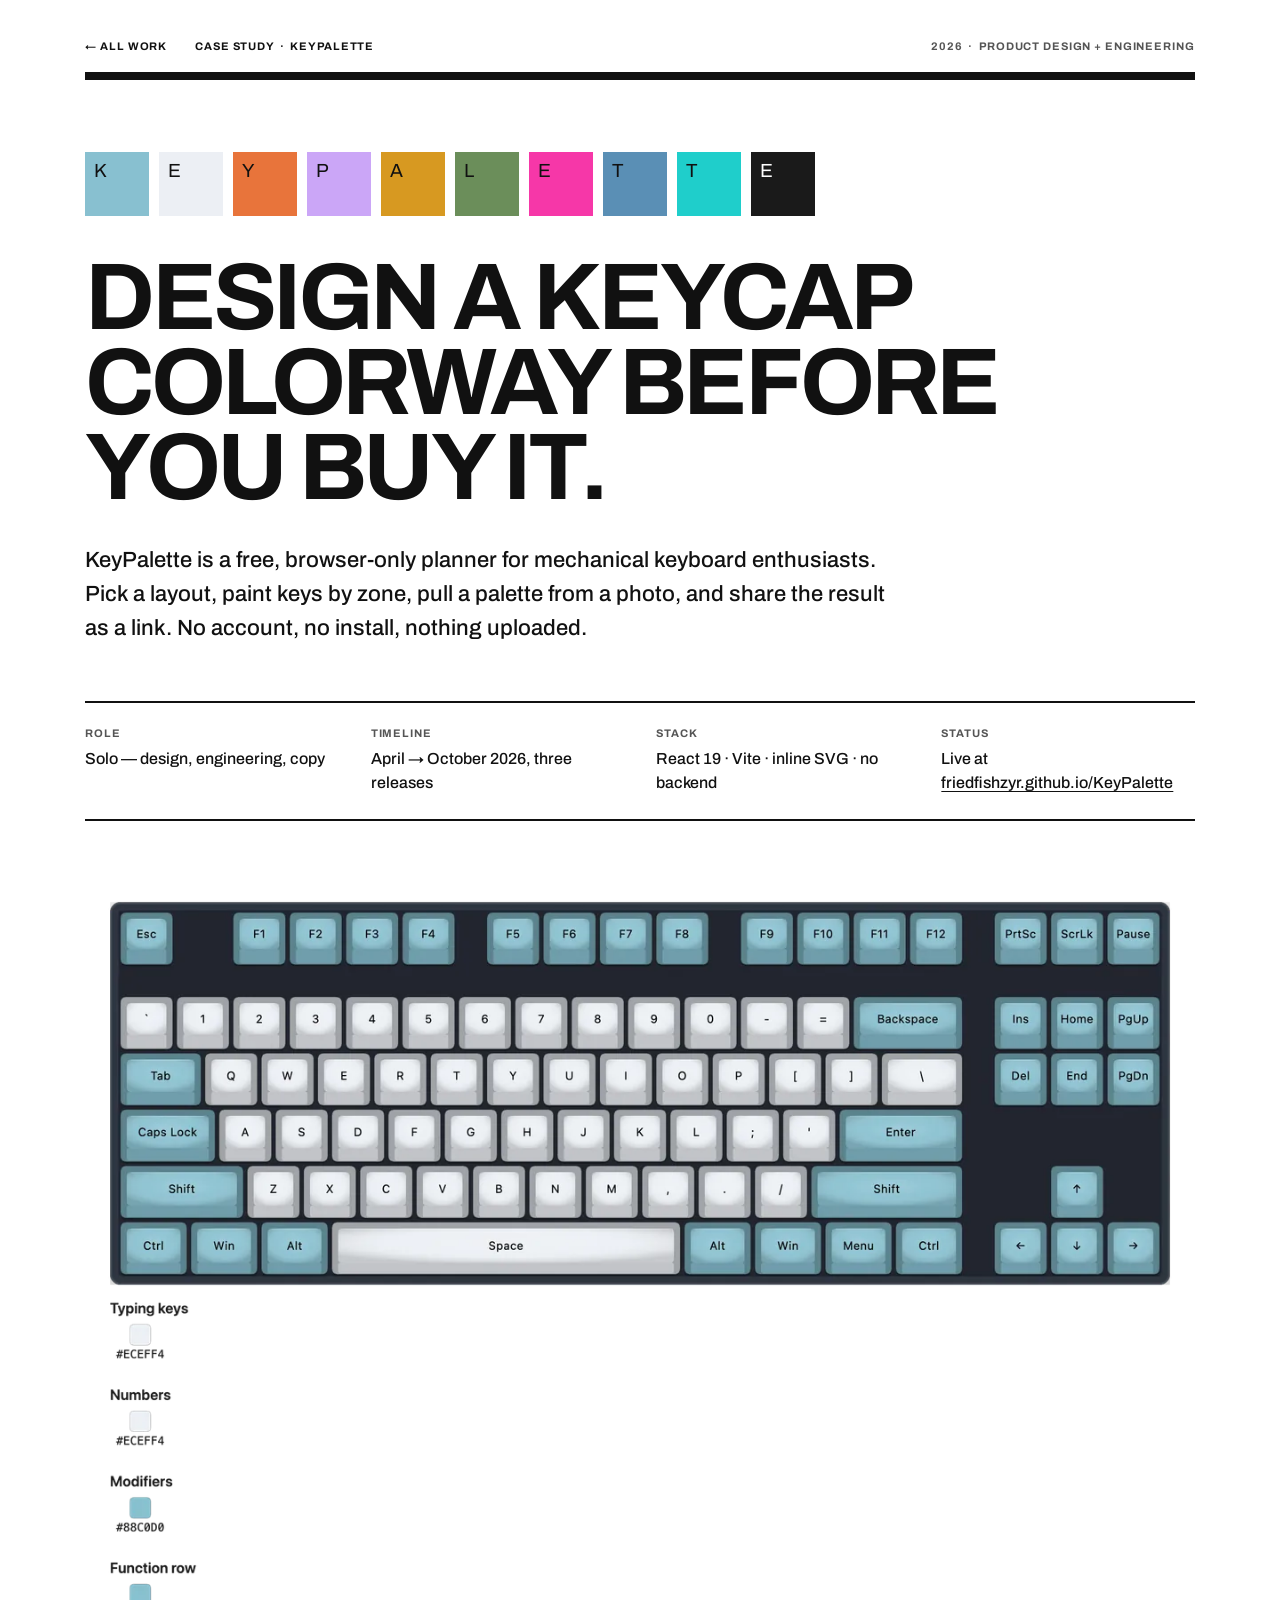
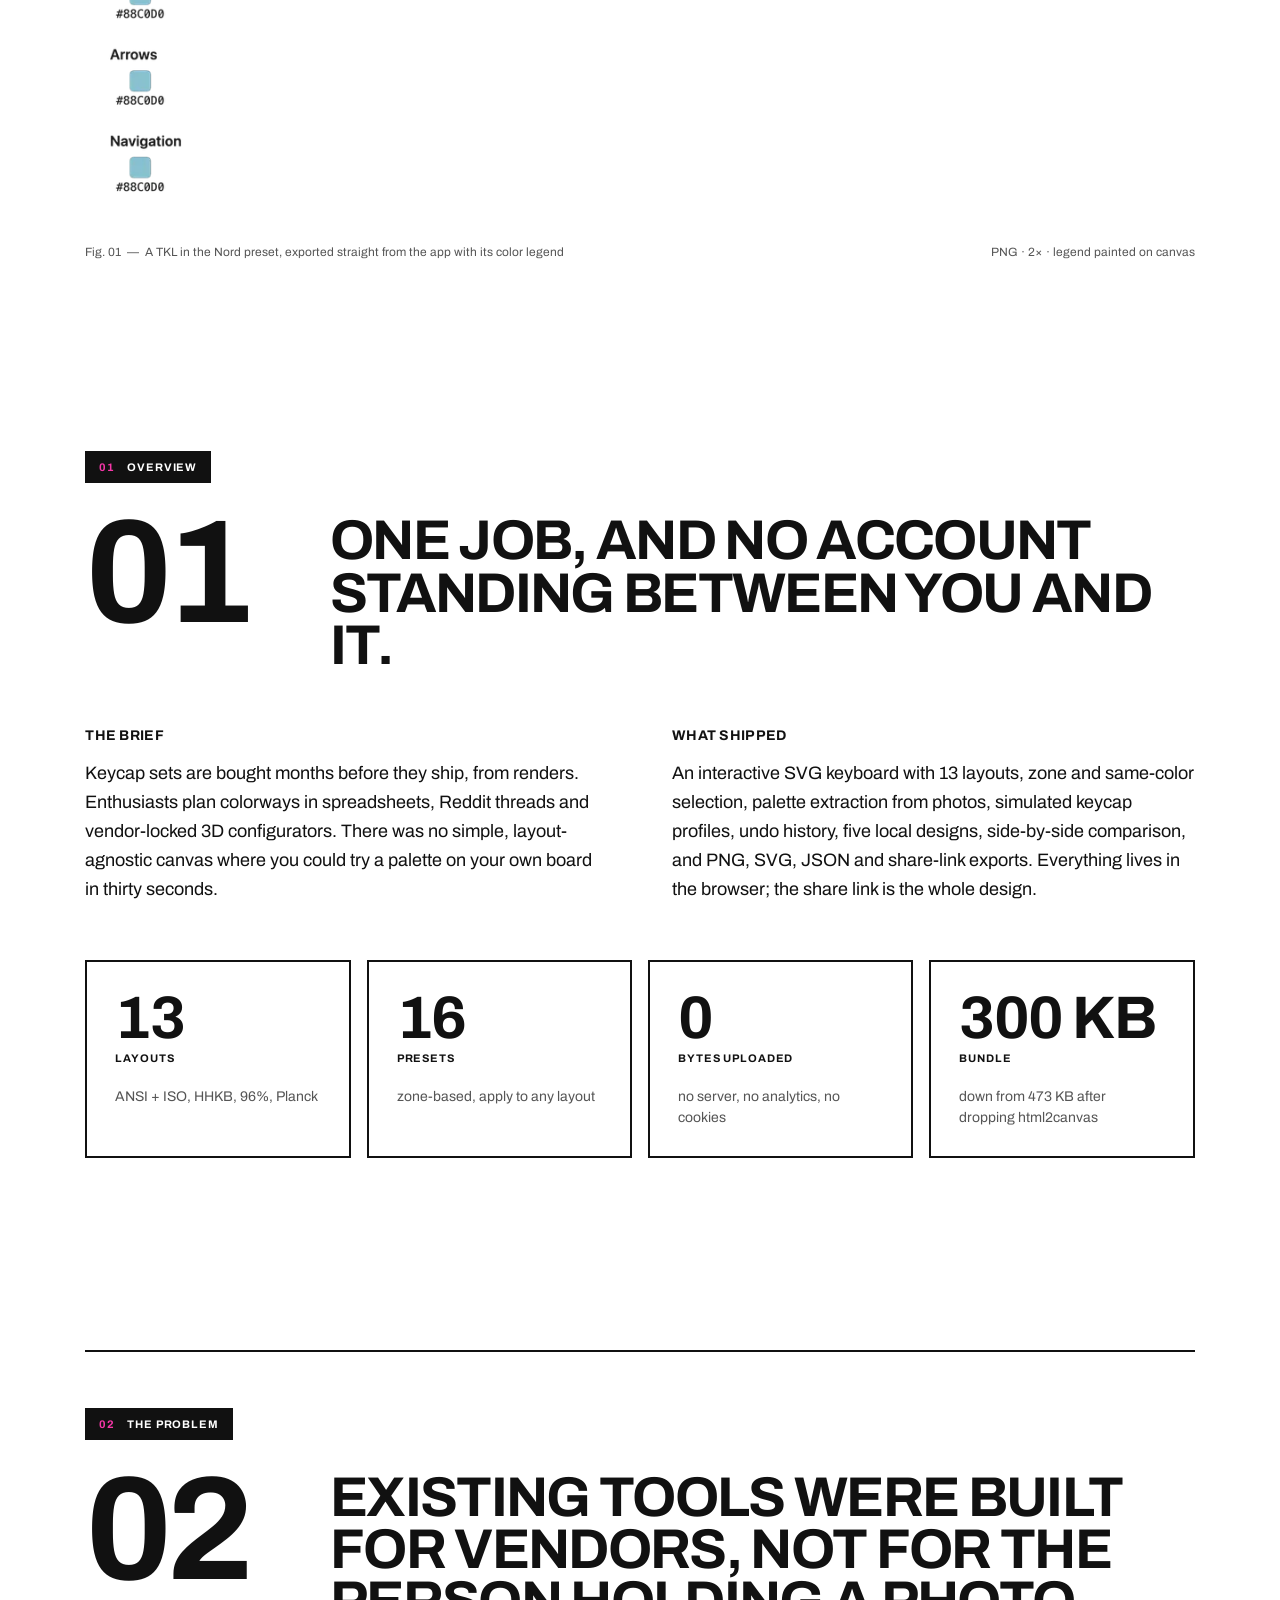
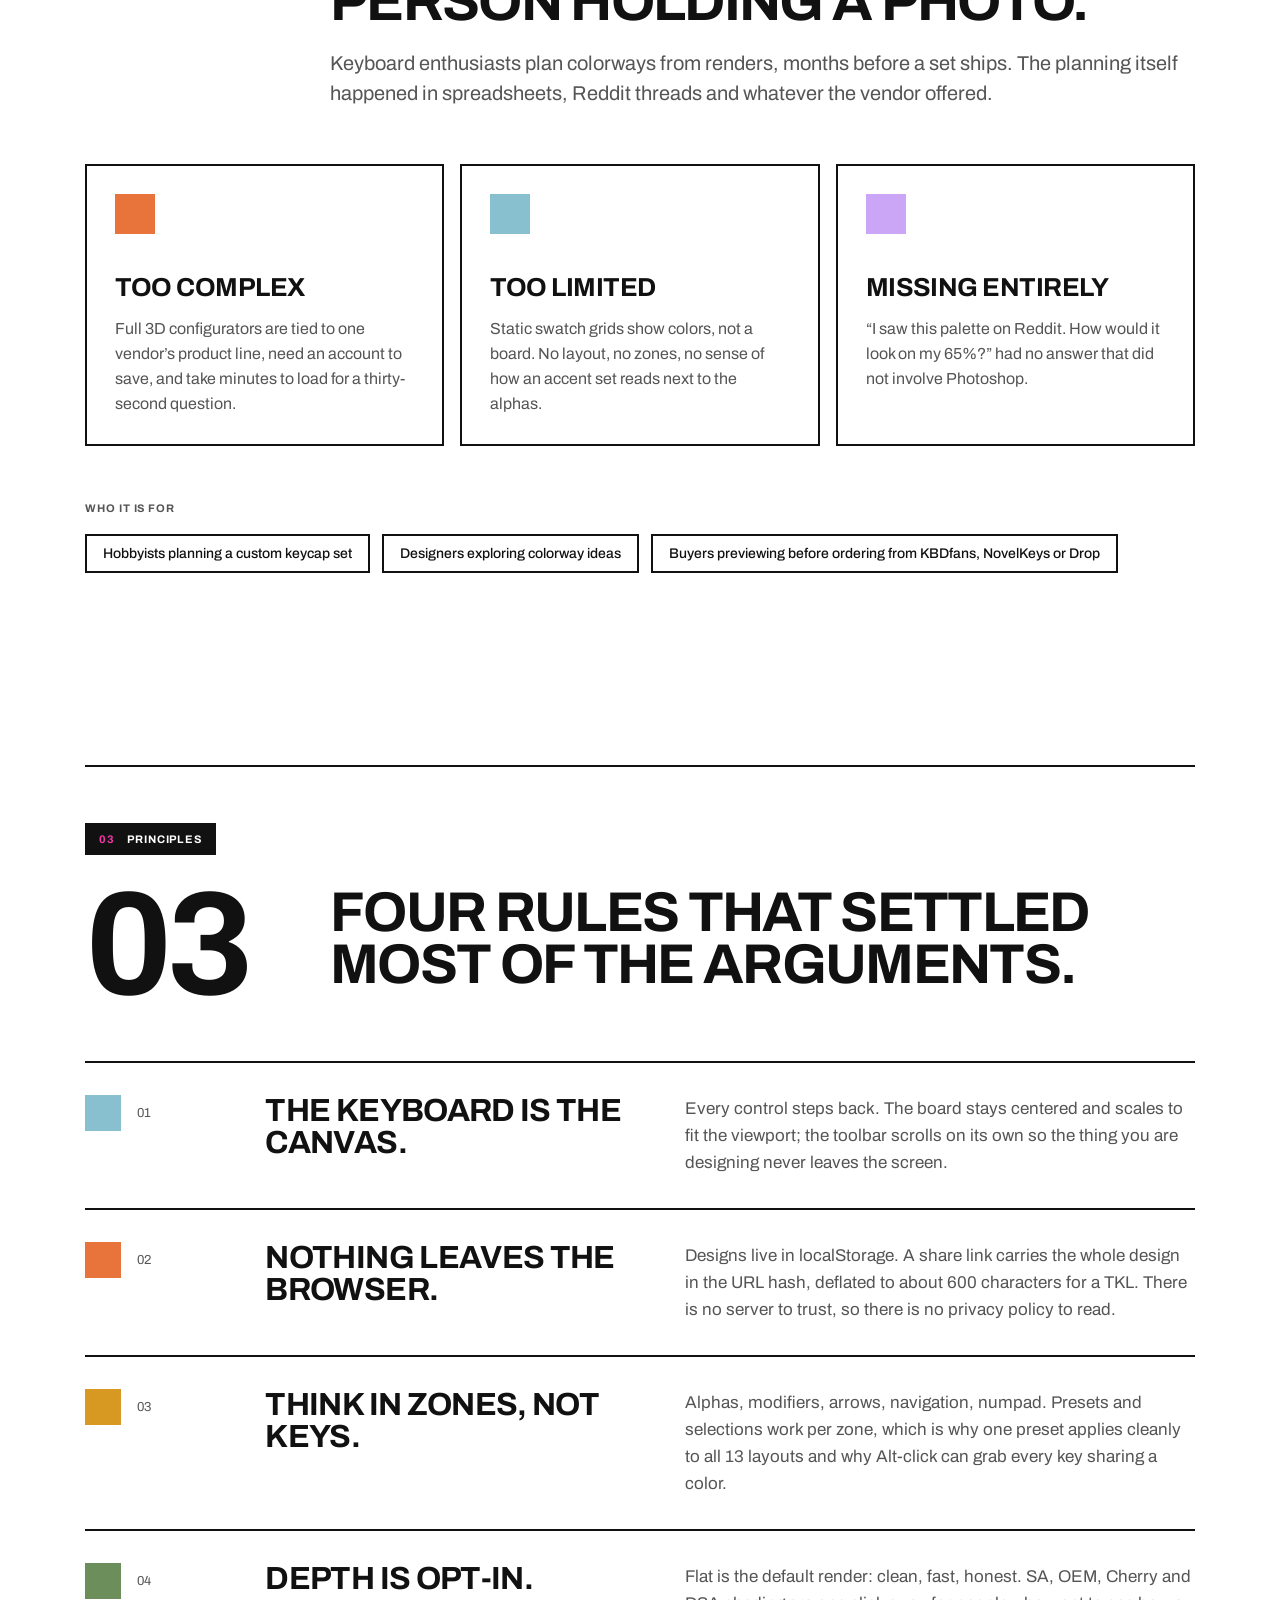
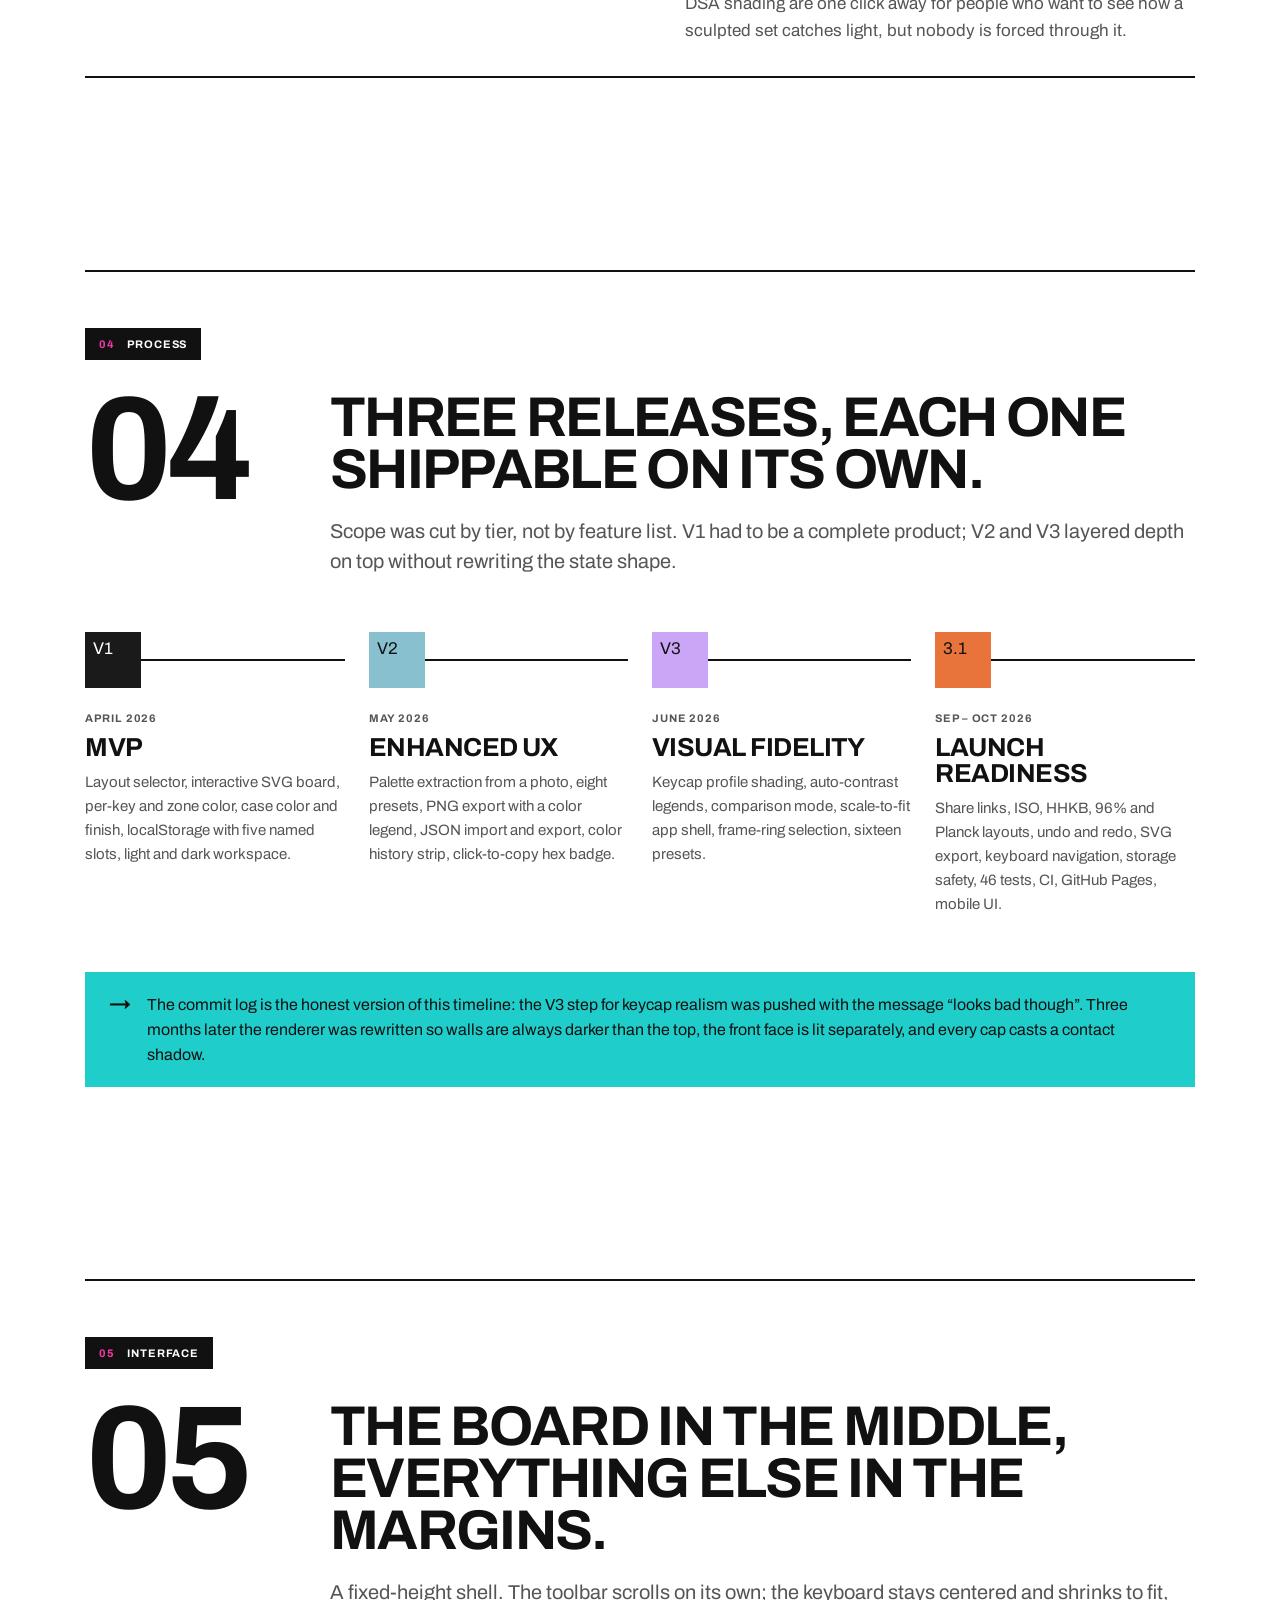
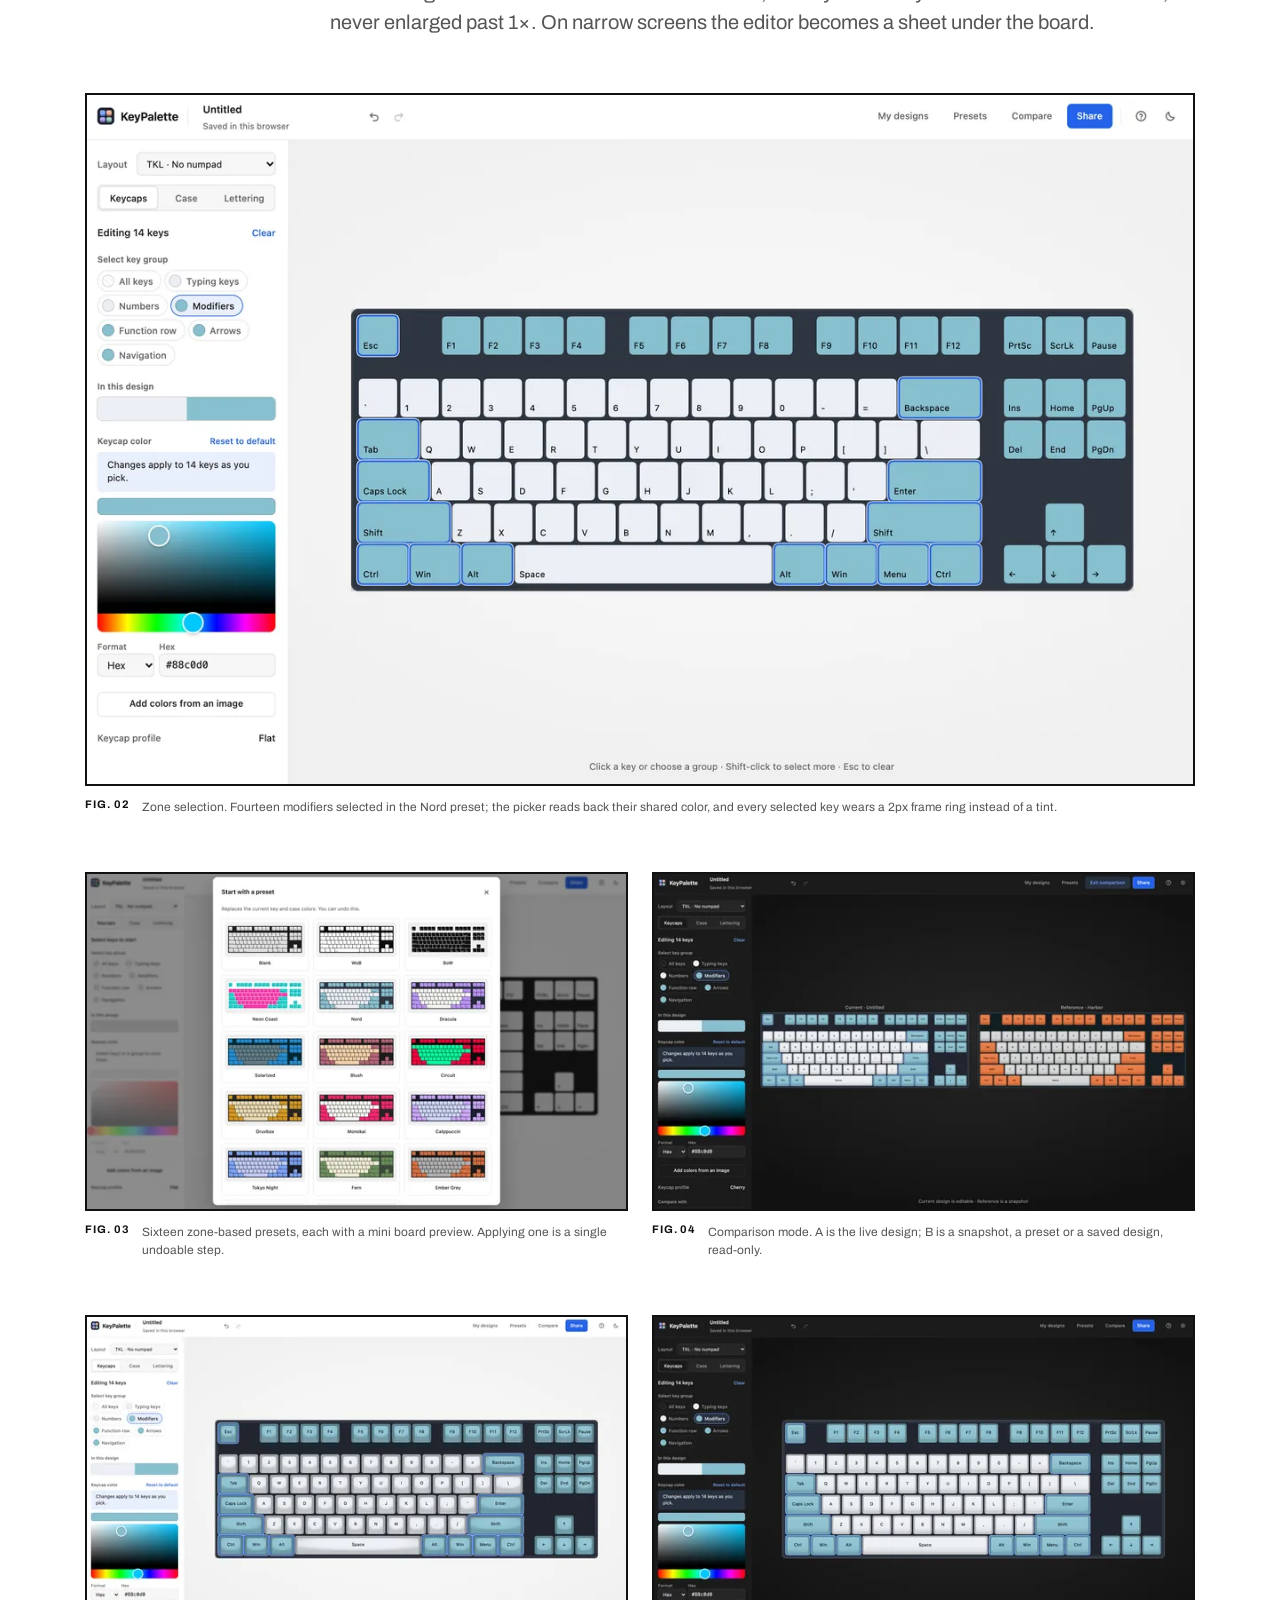
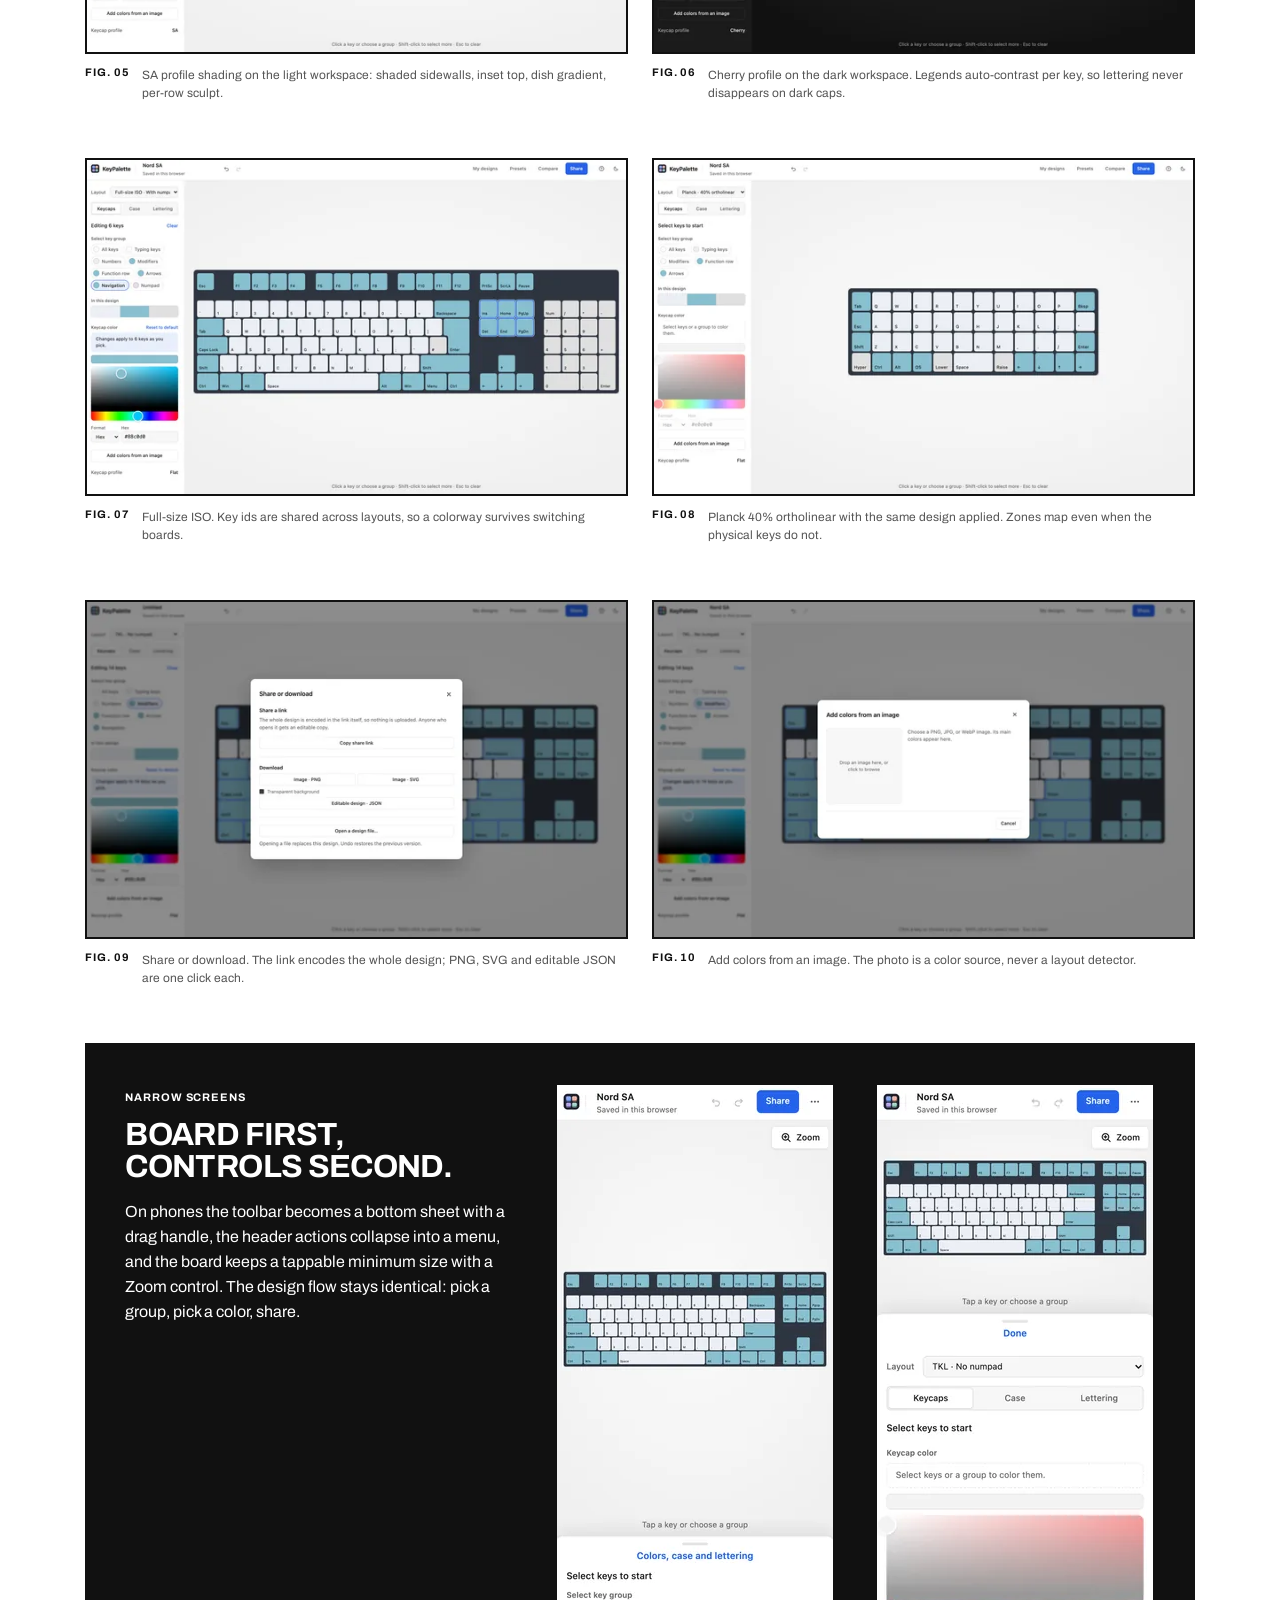
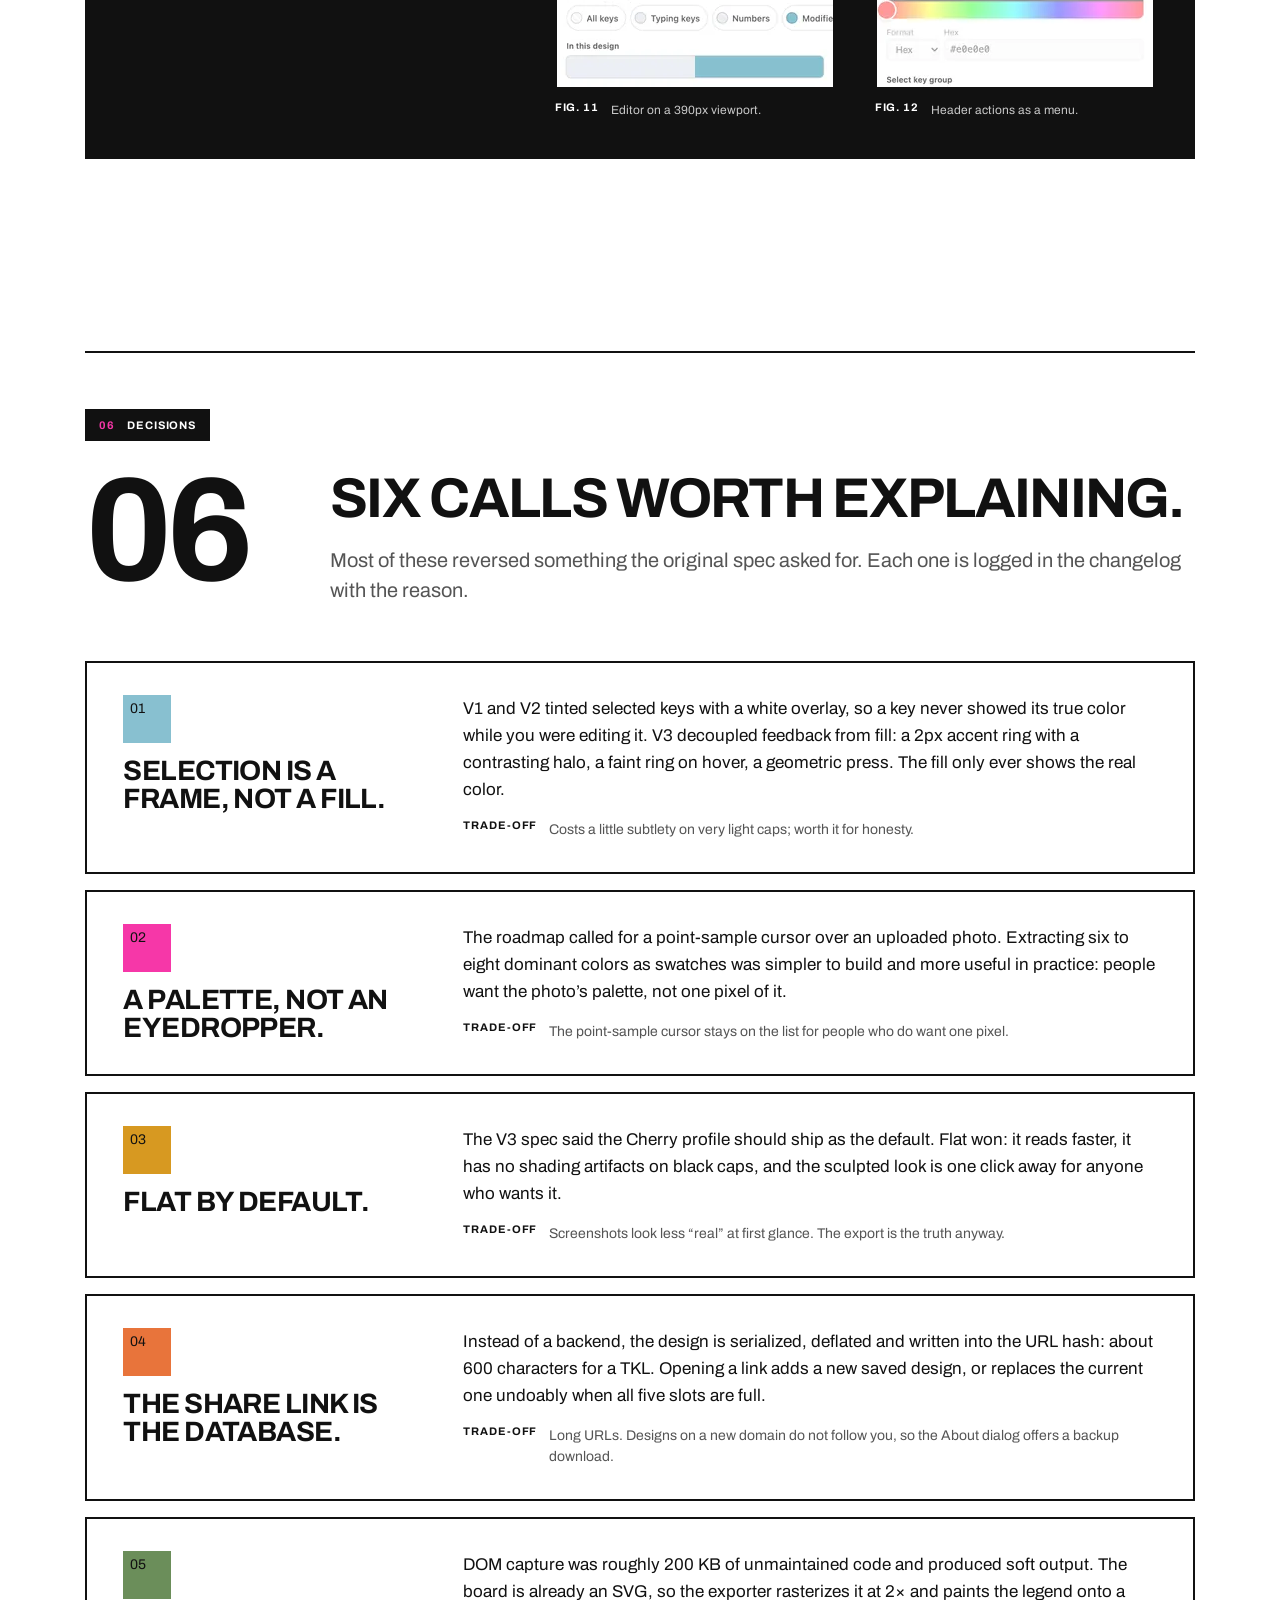
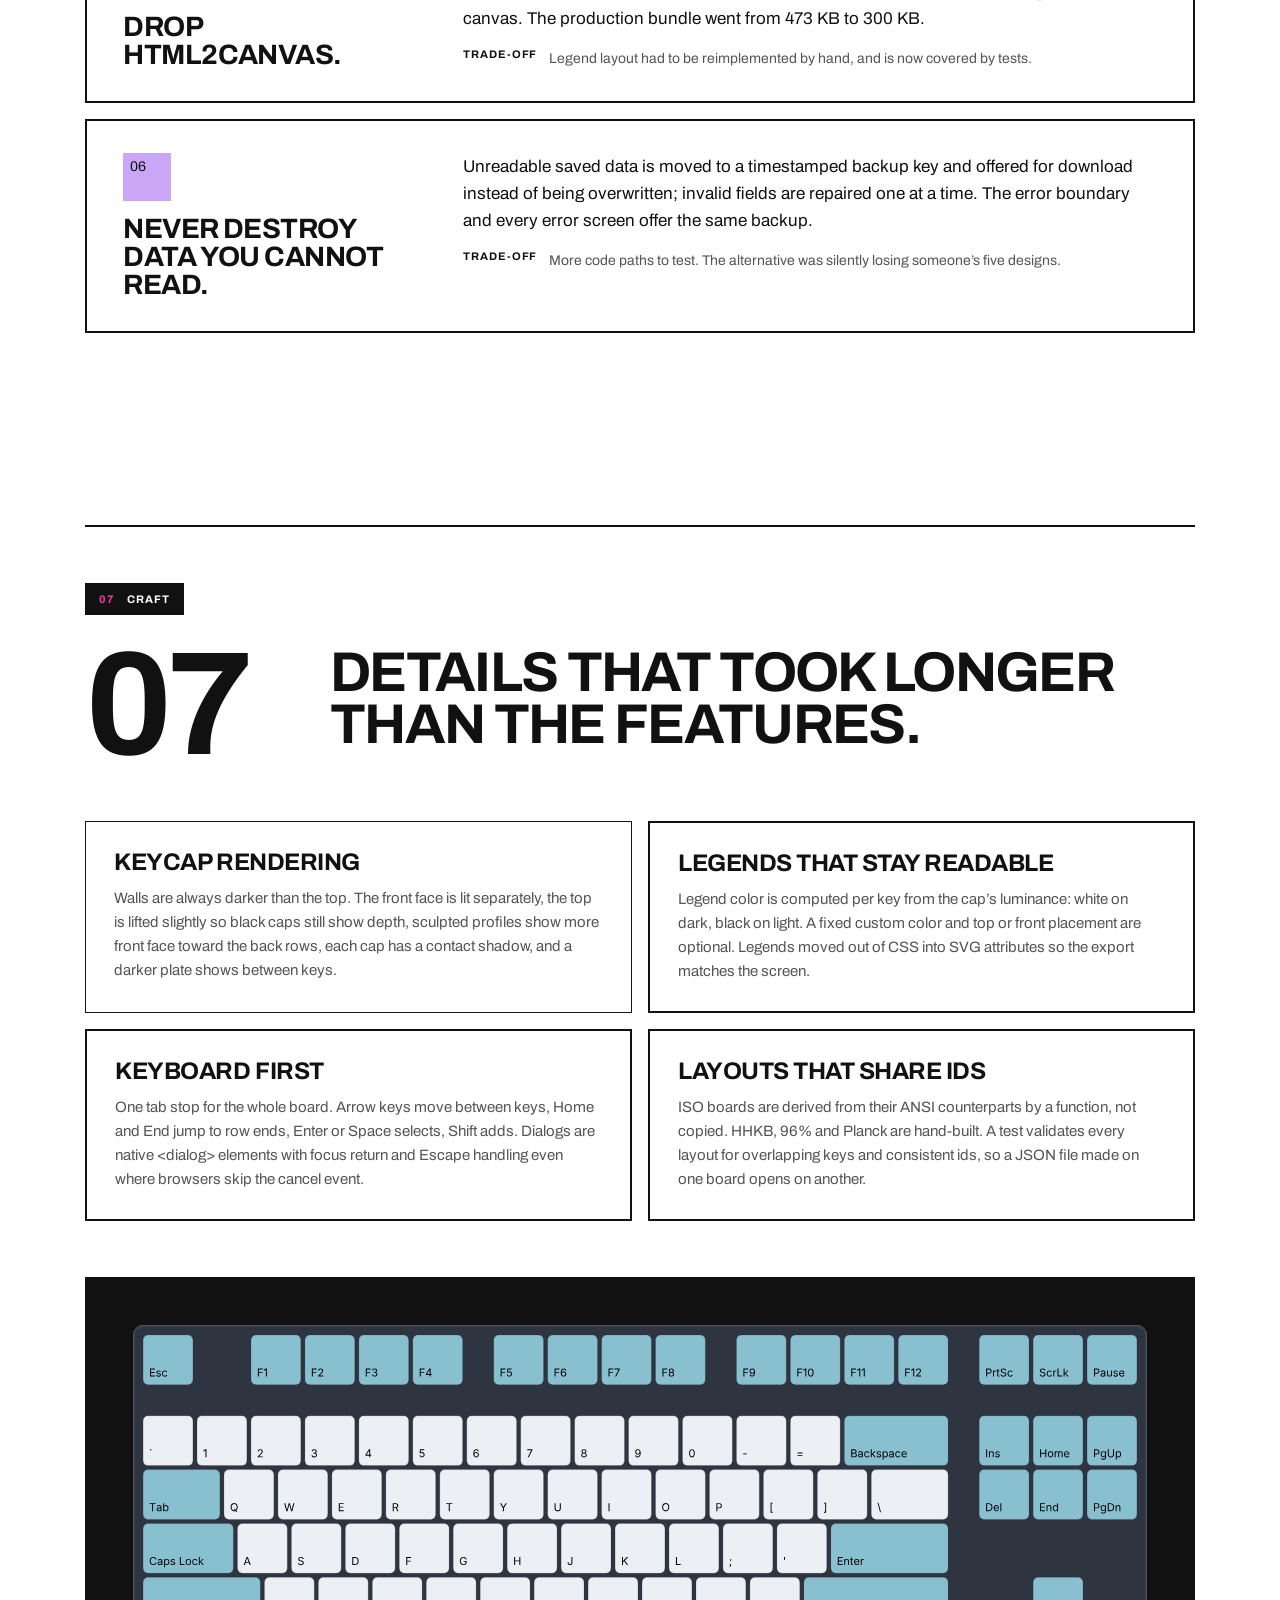
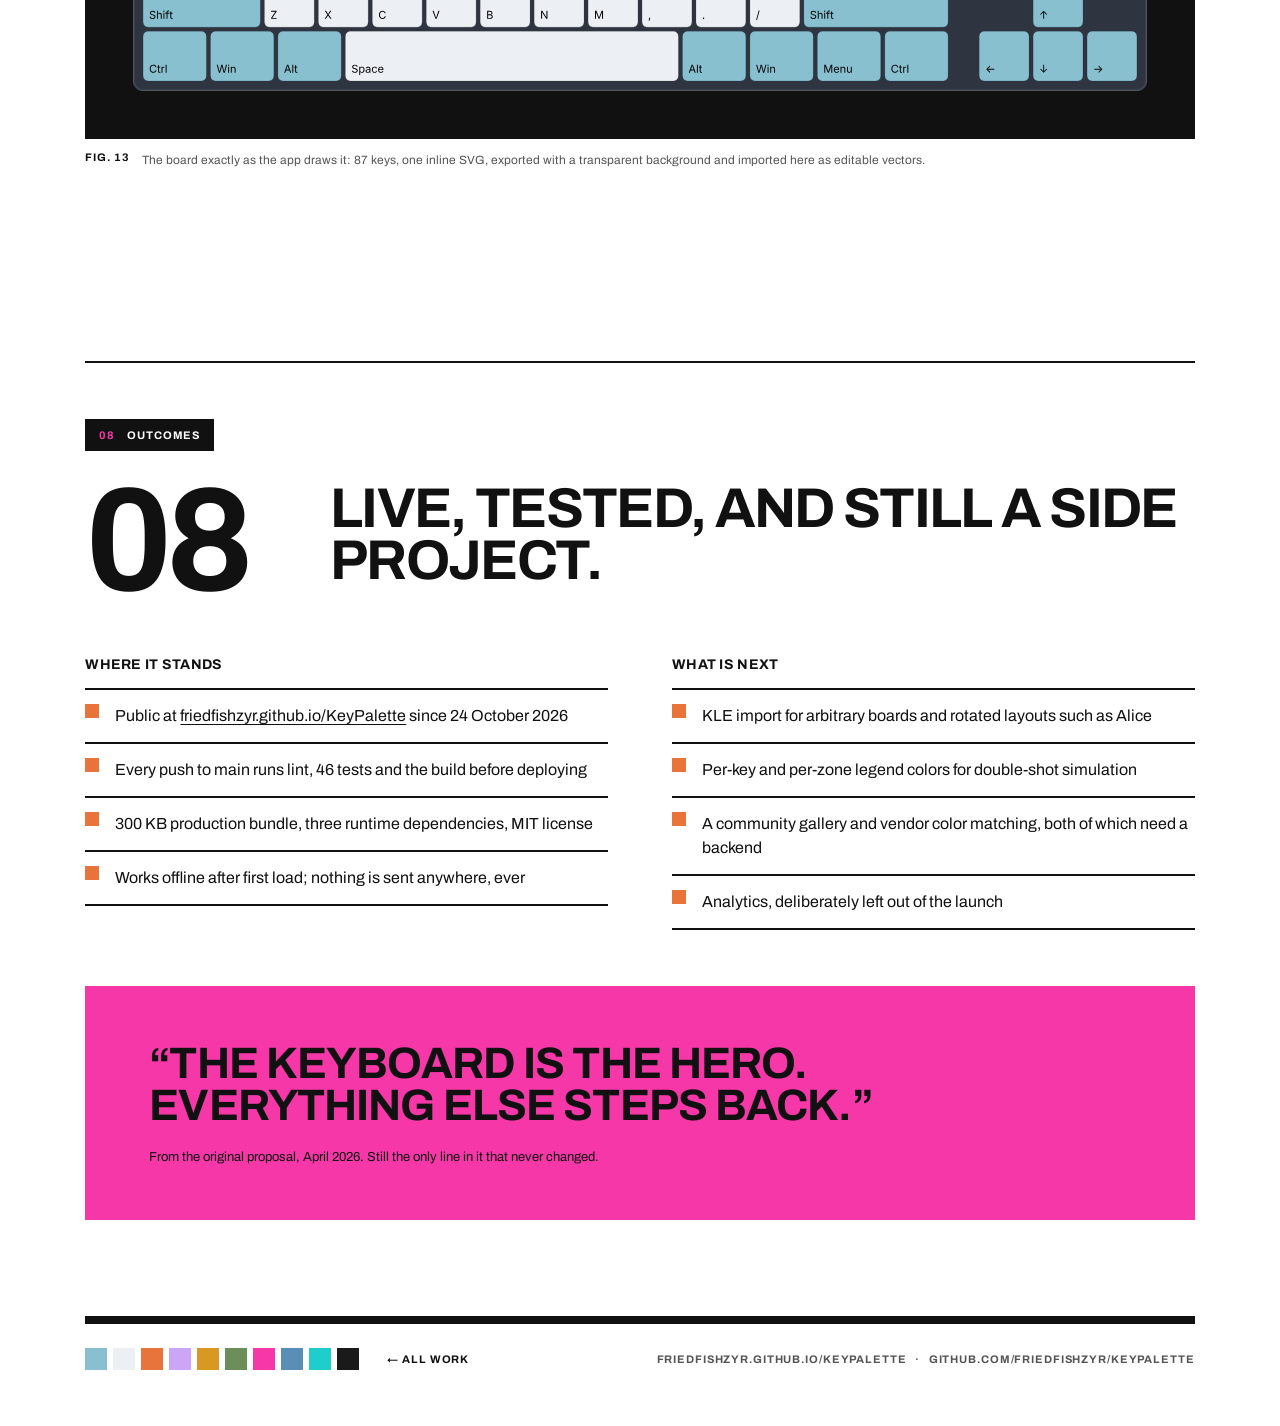
==== work/keypalette/index.html @ 9344173b "Add portfolio site: Home, MuFIN, KeyPalette and MeArm case studies" ====
<!doctype html>
<html lang="en">
<head>
  <meta charset="utf-8">
  <meta name="viewport" content="width=device-width, initial-scale=1">
  <title>KeyPalette case study — Yinran Zhu</title>
  <meta name="description" content="KeyPalette is a free, browser-only planner for mechanical keyboard enthusiasts. Pick a layout, paint keys by zone, pull a palette from a photo, and share the result as a link. No account, no install, nothing uploaded.">
  <link rel="canonical" href="https://friedfishzyr.github.io/work/keypalette/">

  <meta property="og:type" content="article">
  <meta property="og:site_name" content="Yinran Zhu">
  <meta property="og:title" content="Design a keycap colorway before you buy it — KeyPalette case study">
  <meta property="og:description" content="KeyPalette is a free, browser-only planner for mechanical keyboard enthusiasts. Pick a layout, paint keys by zone, and share the result as a link.">
  <meta property="og:url" content="https://friedfishzyr.github.io/work/keypalette/">
  <meta property="og:image" content="https://friedfishzyr.github.io/assets/og/keypalette.png">
  <meta property="og:image:width" content="1200">
  <meta property="og:image:height" content="630">
  <meta property="og:image:alt" content="A tenkeyless keyboard in the Nord colorway under a row of keycap color swatches.">
  <meta name="twitter:card" content="summary_large_image">

  <link rel="icon" href="/favicon.svg" type="image/svg+xml">
  <link rel="icon" href="/favicon-32.png" sizes="32x32" type="image/png">
  <link rel="apple-touch-icon" href="/apple-touch-icon.png">

  <link rel="preconnect" href="https://fonts.googleapis.com">
  <link rel="preconnect" href="https://fonts.gstatic.com" crossorigin>
  <link rel="stylesheet" href="https://fonts.googleapis.com/css2?family=Archivo:wght@400;500;700&display=swap">
  <link rel="stylesheet" href="/css/base.css">
  <link rel="stylesheet" href="/css/keypalette.css">
</head>
<body id="top">
  <a class="skip-link" href="#main">Skip to content</a>

  <!-- ===== Top bar ===== -->
  <header class="topbar wrap">
    <div class="topbar__row">
      <div class="topbar__left">
        <a href="/">← All work</a>
        <p class="pre">Case study  ·  KeyPalette</p>
      </div>
      <p class="topbar__right pre">2026  ·  Product design + engineering</p>
    </div>
    <hr class="rule rule--8">
  </header>

  <main id="main">
    <!-- ===== 00 Cover ===== -->
    <section class="cover wrap" aria-labelledby="kp-title">
      <div class="keycap-row" aria-hidden="true">
        <span class="kc kc--64 kc--nord">K</span>
        <span class="kc kc--64 kc--snow">E</span>
        <span class="kc kc--64 kc--orange">Y</span>
        <span class="kc kc--64 kc--lilac">P</span>
        <span class="kc kc--64 kc--ochre">A</span>
        <span class="kc kc--64 kc--moss">L</span>
        <span class="kc kc--64 kc--pink">E</span>
        <span class="kc kc--64 kc--steel">T</span>
        <span class="kc kc--64 kc--cyan">T</span>
        <span class="kc kc--64 kc--black">E</span>
      </div>

      <h1 id="kp-title" class="cover__title">Design a keycap colorway before you buy it.</h1>
      <p class="cover__lede">KeyPalette is a free, browser-only planner for mechanical keyboard enthusiasts. Pick a layout, paint keys by zone, pull a palette from a photo, and share the result as a link. No account, no install, nothing uploaded.</p>

      <dl class="cover__meta">
        <div><dt>Role</dt><dd>Solo — design, engineering, copy</dd></div>
        <div><dt>Timeline</dt><dd>April → October 2026, three releases</dd></div>
        <div><dt>Stack</dt><dd>React 19 · Vite · inline SVG · no backend</dd></div>
        <div><dt>Status</dt><dd>Live at <a class="inline-link" href="https://friedfishzyr.github.io/KeyPalette/">friedfishzyr.github.io/KeyPalette</a></dd></div>
      </dl>

      <figure class="cover__figure">
        <img src="/assets/keypalette/hero-export-example-1248.webp"
             srcset="/assets/keypalette/hero-export-example-1248.webp 1248w, /assets/keypalette/hero-export-example-2126.webp 2126w"
             sizes="(max-width: 1440px) calc(100vw - 48px), 1248px"
             width="1248" height="1072" fetchpriority="high"
             alt="KeyPalette PNG export: a tenkeyless keyboard with pale grey alphas and blue-grey modifiers, above a legend listing each zone and its hex color.">
        <figcaption class="cover__caption">
          <span class="pre">Fig. 01  —  A TKL in the Nord preset, exported straight from the app with its color legend</span>
          <span>PNG · 2× · legend painted on canvas</span>
        </figcaption>
      </figure>
    </section>

    <!-- ===== 01 Overview ===== -->
    <section class="sec wrap" aria-labelledby="s01">
      <div class="sec__head">
        <p class="tag"><span class="tag__num">01</span><span>Overview</span></p>
        <div class="sec__row">
          <p class="sec__num" aria-hidden="true">01</p>
          <div class="sec__heading">
            <h2 id="s01">One job, and no account standing between you and it.</h2>
          </div>
        </div>
      </div>

      <div class="cols">
        <div class="col">
          <h3 class="label-14">The brief</h3>
          <p class="body-18">Keycap sets are bought months before they ship, from renders. Enthusiasts plan colorways in spreadsheets, Reddit threads and vendor-locked 3D configurators. There was no simple, layout-agnostic canvas where you could try a palette on your own board in thirty seconds.</p>
        </div>
        <div class="col">
          <h3 class="label-14">What shipped</h3>
          <p class="body-18">An interactive SVG keyboard with 13 layouts, zone and same-color selection, palette extraction from photos, simulated keycap profiles, undo history, five local designs, side-by-side comparison, and PNG, SVG, JSON and share-link exports. Everything lives in the browser; the share link is the whole design.</p>
        </div>
      </div>

      <ul class="stats" role="list">
        <li class="box stat">
          <p class="stat__num">13</p>
          <p class="label-11">layouts</p>
          <p class="stat__desc">ANSI + ISO, HHKB, 96%, Planck</p>
        </li>
        <li class="box stat">
          <p class="stat__num">16</p>
          <p class="label-11">presets</p>
          <p class="stat__desc">zone-based, apply to any layout</p>
        </li>
        <li class="box stat">
          <p class="stat__num">0</p>
          <p class="label-11">bytes uploaded</p>
          <p class="stat__desc">no server, no analytics, no cookies</p>
        </li>
        <li class="box stat">
          <p class="stat__num">300 KB</p>
          <p class="label-11">bundle</p>
          <p class="stat__desc">down from 473 KB after dropping html2canvas</p>
        </li>
      </ul>
    </section>

    <!-- ===== 02 The problem ===== -->
    <section class="sec sec--ruled wrap" aria-labelledby="s02">
      <div class="sec__head">
        <p class="tag"><span class="tag__num">02</span><span>The problem</span></p>
        <div class="sec__row">
          <p class="sec__num" aria-hidden="true">02</p>
          <div class="sec__heading">
            <h2 id="s02">Existing tools were built for vendors, not for the person holding a photo.</h2>
            <p class="sec__lede">Keyboard enthusiasts plan colorways from renders, months before a set ships. The planning itself happened in spreadsheets, Reddit threads and whatever the vendor offered.</p>
          </div>
        </div>
      </div>

      <ul class="problems" role="list">
        <li class="box problem">
          <span class="kc kc--40 kc--orange" aria-hidden="true"></span>
          <h3 class="title-26">Too complex</h3>
          <p class="body-16">Full 3D configurators are tied to one vendor’s product line, need an account to save, and take minutes to load for a thirty-second question.</p>
        </li>
        <li class="box problem">
          <span class="kc kc--40 kc--nord" aria-hidden="true"></span>
          <h3 class="title-26">Too limited</h3>
          <p class="body-16">Static swatch grids show colors, not a board. No layout, no zones, no sense of how an accent set reads next to the alphas.</p>
        </li>
        <li class="box problem">
          <span class="kc kc--40 kc--lilac" aria-hidden="true"></span>
          <h3 class="title-26">Missing entirely</h3>
          <p class="body-16">“I saw this palette on Reddit. How would it look on my 65%?” had no answer that did not involve Photoshop.</p>
        </li>
      </ul>

      <div class="audience">
        <h3 class="label-11 muted">Who it is for</h3>
        <ul class="chips" role="list">
          <li>Hobbyists planning a custom keycap set</li>
          <li>Designers exploring colorway ideas</li>
          <li>Buyers previewing before ordering from KBDfans, NovelKeys or Drop</li>
        </ul>
      </div>
    </section>

    <!-- ===== 03 Principles ===== -->
    <section class="sec sec--ruled wrap" aria-labelledby="s03">
      <div class="sec__head">
        <p class="tag"><span class="tag__num">03</span><span>Principles</span></p>
        <div class="sec__row">
          <p class="sec__num" aria-hidden="true">03</p>
          <div class="sec__heading">
            <h2 id="s03">Four rules that settled most of the arguments.</h2>
          </div>
        </div>
      </div>

      <ol class="principles" role="list">
        <li class="principle">
          <p class="principle__num"><span class="kc kc--36 kc--nord" aria-hidden="true"></span>01</p>
          <h3 class="principle__title">The keyboard is the canvas.</h3>
          <p class="principle__text">Every control steps back. The board stays centered and scales to fit the viewport; the toolbar scrolls on its own so the thing you are designing never leaves the screen.</p>
        </li>
        <li class="principle">
          <p class="principle__num"><span class="kc kc--36 kc--orange" aria-hidden="true"></span>02</p>
          <h3 class="principle__title">Nothing leaves the browser.</h3>
          <p class="principle__text">Designs live in localStorage. A share link carries the whole design in the URL hash, deflated to about 600 characters for a TKL. There is no server to trust, so there is no privacy policy to read.</p>
        </li>
        <li class="principle">
          <p class="principle__num"><span class="kc kc--36 kc--ochre" aria-hidden="true"></span>03</p>
          <h3 class="principle__title">Think in zones, not keys.</h3>
          <p class="principle__text">Alphas, modifiers, arrows, navigation, numpad. Presets and selections work per zone, which is why one preset applies cleanly to all 13 layouts and why Alt-click can grab every key sharing a color.</p>
        </li>
        <li class="principle">
          <p class="principle__num"><span class="kc kc--36 kc--moss" aria-hidden="true"></span>04</p>
          <h3 class="principle__title">Depth is opt-in.</h3>
          <p class="principle__text">Flat is the default render: clean, fast, honest. SA, OEM, Cherry and DSA shading are one click away for people who want to see how a sculpted set catches light, but nobody is forced through it.</p>
        </li>
      </ol>
    </section>

    <!-- ===== 04 Process ===== -->
    <section class="sec sec--ruled wrap" aria-labelledby="s04">
      <div class="sec__head">
        <p class="tag"><span class="tag__num">04</span><span>Process</span></p>
        <div class="sec__row">
          <p class="sec__num" aria-hidden="true">04</p>
          <div class="sec__heading">
            <h2 id="s04">Three releases, each one shippable on its own.</h2>
            <p class="sec__lede">Scope was cut by tier, not by feature list. V1 had to be a complete product; V2 and V3 layered depth on top without rewriting the state shape.</p>
          </div>
        </div>
      </div>

      <ol class="releases" role="list">
        <li class="release">
          <div class="release__marker"><span class="kc kc--56 kc--black">V1</span><span class="release__line"></span></div>
          <p class="label-11 muted">April 2026</p>
          <h3 class="title-26">MVP</h3>
          <p class="body-15">Layout selector, interactive SVG board, per-key and zone color, case color and finish, localStorage with five named slots, light and dark workspace.</p>
        </li>
        <li class="release">
          <div class="release__marker"><span class="kc kc--56 kc--nord">V2</span><span class="release__line"></span></div>
          <p class="label-11 muted">May 2026</p>
          <h3 class="title-26">Enhanced UX</h3>
          <p class="body-15">Palette extraction from a photo, eight presets, PNG export with a color legend, JSON import and export, color history strip, click-to-copy hex badge.</p>
        </li>
        <li class="release">
          <div class="release__marker"><span class="kc kc--56 kc--lilac">V3</span><span class="release__line"></span></div>
          <p class="label-11 muted">June 2026</p>
          <h3 class="title-26">Visual fidelity</h3>
          <p class="body-15">Keycap profile shading, auto-contrast legends, comparison mode, scale-to-fit app shell, frame-ring selection, sixteen presets.</p>
        </li>
        <li class="release">
          <div class="release__marker"><span class="kc kc--56 kc--orange">3.1</span><span class="release__line"></span></div>
          <p class="label-11 muted">Sep – Oct 2026</p>
          <h3 class="title-26">Launch readiness</h3>
          <p class="body-15">Share links, ISO, HHKB, 96% and Planck layouts, undo and redo, SVG export, keyboard navigation, storage safety, 46 tests, CI, GitHub Pages, mobile UI.</p>
        </li>
      </ol>

      <p class="note"><span class="note__arrow" aria-hidden="true">→</span><span>The commit log is the honest version of this timeline: the V3 step for keycap realism was pushed with the message “looks bad though”. Three months later the renderer was rewritten so walls are always darker than the top, the front face is lit separately, and every cap casts a contact shadow.</span></p>
    </section>

    <!-- ===== 05 Interface ===== -->
    <section class="sec sec--ruled wrap" aria-labelledby="s05">
      <div class="sec__head">
        <p class="tag"><span class="tag__num">05</span><span>Interface</span></p>
        <div class="sec__row">
          <p class="sec__num" aria-hidden="true">05</p>
          <div class="sec__heading">
            <h2 id="s05">The board in the middle, everything else in the margins.</h2>
            <p class="sec__lede">A fixed-height shell. The toolbar scrolls on its own; the keyboard stays centered and shrinks to fit, never enlarged past 1×. On narrow screens the editor becomes a sheet under the board.</p>
          </div>
        </div>
      </div>

      <figure class="fig">
        <img src="/assets/keypalette/03-editor-nord-modifiers-1248.webp"
             srcset="/assets/keypalette/03-editor-nord-modifiers-1248.webp 1248w, /assets/keypalette/03-editor-nord-modifiers-2496.webp 2496w"
             sizes="(max-width: 1440px) calc(100vw - 48px), 1248px"
             width="1248" height="780" loading="lazy" decoding="async"
             alt="KeyPalette editor: toolbar on the left, a keyboard in the Nord preset in the center with the modifier keys outlined as selected.">
        <figcaption><span class="fig__label">Fig. 02</span><span>Zone selection. Fourteen modifiers selected in the Nord preset; the picker reads back their shared color, and every selected key wears a 2px frame ring instead of a tint.</span></figcaption>
      </figure>

      <div class="fig-row">
        <figure class="fig">
          <img src="/assets/keypalette/02-presets-dialog-612.webp"
               srcset="/assets/keypalette/02-presets-dialog-612.webp 612w, /assets/keypalette/02-presets-dialog-1224.webp 1224w"
               sizes="(max-width: 768px) calc(100vw - 40px), (max-width: 1440px) calc(50vw - 36px), 612px"
               width="612" height="382" loading="lazy" decoding="async"
               alt="Presets dialog showing a grid of preset cards, each with a miniature keyboard preview.">
          <figcaption><span class="fig__label">Fig. 03</span><span>Sixteen zone-based presets, each with a mini board preview. Applying one is a single undoable step.</span></figcaption>
        </figure>
        <figure class="fig">
          <img src="/assets/keypalette/06-compare-612.webp"
               srcset="/assets/keypalette/06-compare-612.webp 612w, /assets/keypalette/06-compare-1224.webp 1224w"
               sizes="(max-width: 768px) calc(100vw - 40px), (max-width: 1440px) calc(50vw - 36px), 612px"
               width="612" height="382" loading="lazy" decoding="async"
               alt="Comparison mode with two keyboards stacked, labeled A and B.">
          <figcaption><span class="fig__label">Fig. 04</span><span>Comparison mode. A is the live design; B is a snapshot, a preset or a saved design, read-only.</span></figcaption>
        </figure>
      </div>

      <div class="fig-row">
        <figure class="fig">
          <img src="/assets/keypalette/04-profile-sa-612.webp"
               srcset="/assets/keypalette/04-profile-sa-612.webp 612w, /assets/keypalette/04-profile-sa-1224.webp 1224w"
               sizes="(max-width: 768px) calc(100vw - 40px), (max-width: 1440px) calc(50vw - 36px), 612px"
               width="612" height="382" loading="lazy" decoding="async"
               alt="Keyboard rendered with SA profile shading on a light workspace.">
          <figcaption><span class="fig__label">Fig. 05</span><span>SA profile shading on the light workspace: shaded sidewalls, inset top, dish gradient, per-row sculpt.</span></figcaption>
        </figure>
        <figure class="fig">
          <img src="/assets/keypalette/05-dark-cherry-612.webp"
               srcset="/assets/keypalette/05-dark-cherry-612.webp 612w, /assets/keypalette/05-dark-cherry-1224.webp 1224w"
               sizes="(max-width: 768px) calc(100vw - 40px), (max-width: 1440px) calc(50vw - 36px), 612px"
               width="612" height="382" loading="lazy" decoding="async"
               alt="Keyboard rendered with Cherry profile shading on a dark workspace, with legends in contrasting colors.">
          <figcaption><span class="fig__label">Fig. 06</span><span>Cherry profile on the dark workspace. Legends auto-contrast per key, so lettering never disappears on dark caps.</span></figcaption>
        </figure>
      </div>

      <div class="fig-row">
        <figure class="fig">
          <img src="/assets/keypalette/09-layout-full-iso-612.webp"
               srcset="/assets/keypalette/09-layout-full-iso-612.webp 612w, /assets/keypalette/09-layout-full-iso-1224.webp 1224w"
               sizes="(max-width: 768px) calc(100vw - 40px), (max-width: 1440px) calc(50vw - 36px), 612px"
               width="612" height="382" loading="lazy" decoding="async"
               alt="Full-size ISO keyboard layout with a numpad, colored in the same design.">
          <figcaption><span class="fig__label">Fig. 07</span><span>Full-size ISO. Key ids are shared across layouts, so a colorway survives switching boards.</span></figcaption>
        </figure>
        <figure class="fig">
          <img src="/assets/keypalette/10-layout-planck-612.webp"
               srcset="/assets/keypalette/10-layout-planck-612.webp 612w, /assets/keypalette/10-layout-planck-1224.webp 1224w"
               sizes="(max-width: 768px) calc(100vw - 40px), (max-width: 1440px) calc(50vw - 36px), 612px"
               width="612" height="382" loading="lazy" decoding="async"
               alt="Compact Planck ortholinear keyboard with a grid of square keys in the same colors.">
          <figcaption><span class="fig__label">Fig. 08</span><span>Planck 40% ortholinear with the same design applied. Zones map even when the physical keys do not.</span></figcaption>
        </figure>
      </div>

      <div class="fig-row">
        <figure class="fig">
          <img src="/assets/keypalette/07-share-dialog-612.webp"
               srcset="/assets/keypalette/07-share-dialog-612.webp 612w, /assets/keypalette/07-share-dialog-1224.webp 1224w"
               sizes="(max-width: 768px) calc(100vw - 40px), (max-width: 1440px) calc(50vw - 36px), 612px"
               width="612" height="382" loading="lazy" decoding="async"
               alt="Share dialog with a copyable link and download buttons for PNG, SVG and JSON.">
          <figcaption><span class="fig__label">Fig. 09</span><span>Share or download. The link encodes the whole design; PNG, SVG and editable JSON are one click each.</span></figcaption>
        </figure>
        <figure class="fig">
          <img src="/assets/keypalette/08-image-modal-612.webp"
               srcset="/assets/keypalette/08-image-modal-612.webp 612w, /assets/keypalette/08-image-modal-1224.webp 1224w"
               sizes="(max-width: 768px) calc(100vw - 40px), (max-width: 1440px) calc(50vw - 36px), 612px"
               width="612" height="382" loading="lazy" decoding="async"
               alt="Dialog for adding colors from an uploaded photo, showing the extracted color swatches.">
          <figcaption><span class="fig__label">Fig. 10</span><span>Add colors from an image. The photo is a color source, never a layout detector.</span></figcaption>
        </figure>
      </div>

      <div class="mobile-row">
        <div class="mobile-row__text">
          <p class="label-11">Narrow screens</p>
          <h3 class="title-32">Board first, controls second.</h3>
          <p class="body-16">On phones the toolbar becomes a bottom sheet with a drag handle, the header actions collapse into a menu, and the board keeps a tappable minimum size with a Zoom control. The design flow stays identical: pick a group, pick a color, share.</p>
        </div>
        <div class="mobile-row__figs">
          <figure class="fig fig--phone">
            <img src="/assets/keypalette/15-mobile-280.webp"
                 srcset="/assets/keypalette/15-mobile-280.webp 280w, /assets/keypalette/15-mobile-560.webp 560w"
                 sizes="280px" width="280" height="606" loading="lazy" decoding="async"
                 alt="KeyPalette on a phone: the keyboard at the top and the editor as a bottom sheet with a drag handle.">
            <figcaption><span class="fig__label">Fig. 11</span><span>Editor on a 390px viewport.</span></figcaption>
          </figure>
          <figure class="fig fig--phone">
            <img src="/assets/keypalette/16-mobile-sheet-280.webp"
                 srcset="/assets/keypalette/16-mobile-sheet-280.webp 280w, /assets/keypalette/16-mobile-sheet-560.webp 560w"
                 sizes="280px" width="280" height="606" loading="lazy" decoding="async"
                 alt="KeyPalette on a phone with the header actions opened as a menu.">
            <figcaption><span class="fig__label">Fig. 12</span><span>Header actions as a menu.</span></figcaption>
          </figure>
        </div>
      </div>
    </section>

    <!-- ===== 06 Decisions ===== -->
    <section class="sec sec--ruled wrap" aria-labelledby="s06">
      <div class="sec__head">
        <p class="tag"><span class="tag__num">06</span><span>Decisions</span></p>
        <div class="sec__row">
          <p class="sec__num" aria-hidden="true">06</p>
          <div class="sec__heading">
            <h2 id="s06">Six calls worth explaining.</h2>
            <p class="sec__lede">Most of these reversed something the original spec asked for. Each one is logged in the changelog with the reason.</p>
          </div>
        </div>
      </div>

      <ol class="decisions" role="list">
        <li class="box decision">
          <div class="decision__left">
            <span class="kc kc--48 kc--nord">01</span>
            <h3 class="title-28">Selection is a frame, not a fill.</h3>
          </div>
          <div class="decision__right">
            <p class="body-17">V1 and V2 tinted selected keys with a white overlay, so a key never showed its true color while you were editing it. V3 decoupled feedback from fill: a 2px accent ring with a contrasting halo, a faint ring on hover, a geometric press. The fill only ever shows the real color.</p>
            <p class="tradeoff"><span class="label-11">Trade-off</span><span>Costs a little subtlety on very light caps; worth it for honesty.</span></p>
          </div>
        </li>
        <li class="box decision">
          <div class="decision__left">
            <span class="kc kc--48 kc--pink">02</span>
            <h3 class="title-28">A palette, not an eyedropper.</h3>
          </div>
          <div class="decision__right">
            <p class="body-17">The roadmap called for a point-sample cursor over an uploaded photo. Extracting six to eight dominant colors as swatches was simpler to build and more useful in practice: people want the photo’s palette, not one pixel of it.</p>
            <p class="tradeoff"><span class="label-11">Trade-off</span><span>The point-sample cursor stays on the list for people who do want one pixel.</span></p>
          </div>
        </li>
        <li class="box decision">
          <div class="decision__left">
            <span class="kc kc--48 kc--ochre">03</span>
            <h3 class="title-28">Flat by default.</h3>
          </div>
          <div class="decision__right">
            <p class="body-17">The V3 spec said the Cherry profile should ship as the default. Flat won: it reads faster, it has no shading artifacts on black caps, and the sculpted look is one click away for anyone who wants it.</p>
            <p class="tradeoff"><span class="label-11">Trade-off</span><span>Screenshots look less “real” at first glance. The export is the truth anyway.</span></p>
          </div>
        </li>
        <li class="box decision">
          <div class="decision__left">
            <span class="kc kc--48 kc--orange">04</span>
            <h3 class="title-28">The share link is the database.</h3>
          </div>
          <div class="decision__right">
            <p class="body-17">Instead of a backend, the design is serialized, deflated and written into the URL hash: about 600 characters for a TKL. Opening a link adds a new saved design, or replaces the current one undoably when all five slots are full.</p>
            <p class="tradeoff"><span class="label-11">Trade-off</span><span>Long URLs. Designs on a new domain do not follow you, so the About dialog offers a backup download.</span></p>
          </div>
        </li>
        <li class="box decision">
          <div class="decision__left">
            <span class="kc kc--48 kc--moss">05</span>
            <h3 class="title-28">Drop html2canvas.</h3>
          </div>
          <div class="decision__right">
            <p class="body-17">DOM capture was roughly 200 KB of unmaintained code and produced soft output. The board is already an SVG, so the exporter rasterizes it at 2× and paints the legend onto a canvas. The production bundle went from 473 KB to 300 KB.</p>
            <p class="tradeoff"><span class="label-11">Trade-off</span><span>Legend layout had to be reimplemented by hand, and is now covered by tests.</span></p>
          </div>
        </li>
        <li class="box decision">
          <div class="decision__left">
            <span class="kc kc--48 kc--lilac">06</span>
            <h3 class="title-28">Never destroy data you cannot read.</h3>
          </div>
          <div class="decision__right">
            <p class="body-17">Unreadable saved data is moved to a timestamped backup key and offered for download instead of being overwritten; invalid fields are repaired one at a time. The error boundary and every error screen offer the same backup.</p>
            <p class="tradeoff"><span class="label-11">Trade-off</span><span>More code paths to test. The alternative was silently losing someone’s five designs.</span></p>
          </div>
        </li>
      </ol>
    </section>

    <!-- ===== 07 Craft ===== -->
    <section class="sec sec--ruled wrap" aria-labelledby="s07">
      <div class="sec__head">
        <p class="tag"><span class="tag__num">07</span><span>Craft</span></p>
        <div class="sec__row">
          <p class="sec__num" aria-hidden="true">07</p>
          <div class="sec__heading">
            <h2 id="s07">Details that took longer than the features.</h2>
          </div>
        </div>
      </div>

      <ul class="craft" role="list">
        <li class="craft__card craft__card--thin">
          <h3 class="title-24">Keycap rendering</h3>
          <p class="body-15">Walls are always darker than the top. The front face is lit separately, the top is lifted slightly so black caps still show depth, sculpted profiles show more front face toward the back rows, each cap has a contact shadow, and a darker plate shows between keys.</p>
        </li>
        <li class="craft__card">
          <h3 class="title-24">Legends that stay readable</h3>
          <p class="body-15">Legend color is computed per key from the cap’s luminance: white on dark, black on light. A fixed custom color and top or front placement are optional. Legends moved out of CSS into SVG attributes so the export matches the screen.</p>
        </li>
        <li class="craft__card">
          <h3 class="title-24">Keyboard first</h3>
          <p class="body-15">One tab stop for the whole board. Arrow keys move between keys, Home and End jump to row ends, Enter or Space selects, Shift adds. Dialogs are native &lt;dialog&gt; elements with focus return and Escape handling even where browsers skip the cancel event.</p>
        </li>
        <li class="craft__card">
          <h3 class="title-24">Layouts that share ids</h3>
          <p class="body-15">ISO boards are derived from their ANSI counterparts by a function, not copied. HHKB, 96% and Planck are hand-built. A test validates every layout for overlapping keys and consistent ids, so a JSON file made on one board opens on another.</p>
        </li>
      </ul>

      <figure class="fig">
        <div class="board-slot">
          <img src="/assets/keypalette/board-nord-flat.svg" width="1152" height="417" loading="lazy" decoding="async"
               alt="Vector tenkeyless keyboard, 87 keys: pale grey alphas and numbers, blue-grey modifiers, function row, navigation cluster and arrows.">
        </div>
        <figcaption><span class="fig__label">Fig. 13</span><span>The board exactly as the app draws it: 87 keys, one inline SVG, exported with a transparent background and imported here as editable vectors.</span></figcaption>
      </figure>
    </section>

    <!-- ===== 08 Outcomes ===== -->
    <section class="sec sec--ruled wrap" aria-labelledby="s08">
      <div class="sec__head">
        <p class="tag"><span class="tag__num">08</span><span>Outcomes</span></p>
        <div class="sec__row">
          <p class="sec__num" aria-hidden="true">08</p>
          <div class="sec__heading">
            <h2 id="s08">Live, tested, and still a side project.</h2>
          </div>
        </div>
      </div>

      <div class="cols">
        <div class="col col--list">
          <h3 class="label-14">Where it stands</h3>
          <ul class="checklist" role="list">
            <li>Public at <a class="inline-link" href="https://friedfishzyr.github.io/KeyPalette/">friedfishzyr.github.io/KeyPalette</a> since 24 October 2026</li>
            <li>Every push to main runs lint, 46 tests and the build before deploying</li>
            <li>300 KB production bundle, three runtime dependencies, MIT license</li>
            <li>Works offline after first load; nothing is sent anywhere, ever</li>
          </ul>
        </div>
        <div class="col col--list">
          <h3 class="label-14">What is next</h3>
          <ul class="checklist" role="list">
            <li>KLE import for arbitrary boards and rotated layouts such as Alice</li>
            <li>Per-key and per-zone legend colors for double-shot simulation</li>
            <li>A community gallery and vendor color matching, both of which need a backend</li>
            <li>Analytics, deliberately left out of the launch</li>
          </ul>
        </div>
      </div>

      <figure class="closing">
        <blockquote><p>“The keyboard is the hero. Everything else steps back.”</p></blockquote>
        <figcaption>From the original proposal, April 2026. Still the only line in it that never changed.</figcaption>
      </figure>
    </section>
  </main>

  <!-- ===== Footer ===== -->
  <footer class="kp-footer wrap">
    <hr class="rule rule--8">
    <div class="kp-footer__row">
      <div class="kp-footer__left">
        <div class="keycap-row keycap-row--mini" aria-hidden="true">
          <span class="kc kc--22 kc--nord"></span><span class="kc kc--22 kc--snow"></span><span class="kc kc--22 kc--orange"></span><span class="kc kc--22 kc--lilac"></span><span class="kc kc--22 kc--ochre"></span><span class="kc kc--22 kc--moss"></span><span class="kc kc--22 kc--pink"></span><span class="kc kc--22 kc--steel"></span><span class="kc kc--22 kc--cyan"></span><span class="kc kc--22 kc--black"></span>
        </div>
        <a href="/">← All work</a>
      </div>
      <p class="kp-footer__links"><a href="https://friedfishzyr.github.io/KeyPalette/">friedfishzyr.github.io/KeyPalette</a><span class="pre" aria-hidden="true">   ·   </span><a href="https://github.com/FriedFishZYr/KeyPalette">github.com/FriedFishZYr/KeyPalette</a></p>
    </div>
  </footer>
</body>
</html>
---- css/base.css ----
/* ==========================================================================
   base.css — shared by every page: reset, layout helpers, accessibility.
   Each page adds its own stylesheet (home.css, keypalette.css, …) for its
   fonts, colors and components, so case studies keep their own look.
   ========================================================================== */

/* ---------- Reset ---------- */
*,
*::before,
*::after {
  box-sizing: border-box;
}

html {
  -webkit-text-size-adjust: 100%;
  text-size-adjust: 100%;
}

body {
  margin: 0;
  min-height: 100vh;
  text-rendering: optimizeLegibility;
  -webkit-font-smoothing: antialiased;
  -moz-osx-font-smoothing: grayscale;
}

h1, h2, h3, h4, h5, h6,
p, figure, blockquote, dl, dd, ol, ul {
  margin: 0;
}

ol[role="list"],
ul[role="list"] {
  list-style: none;
  padding: 0;
}

img,
svg,
video {
  display: block;
  max-width: 100%;
  height: auto;
}

a {
  color: inherit;
  text-decoration: none;
}

button {
  font: inherit;
}

/* ---------- Layout helpers ---------- */

/* Centered content column. Each page sets --wrap-max (content width in the
   1440px Figma frame) and --gutter (minimum side margin on small screens). */
.wrap {
  --wrap-max: 1120px;
  --gutter: 24px;
  width: min(var(--wrap-max), 100% - 2 * var(--gutter));
  margin-inline: auto;
}

.visually-hidden {
  position: absolute !important;
  width: 1px;
  height: 1px;
  padding: 0;
  margin: -1px;
  overflow: hidden;
  clip: rect(0 0 0 0);
  white-space: nowrap;
  border: 0;
}

/* Keeps runs of spaces from the Figma copy, e.g. "Case study  ·  KeyPalette" */
.pre {
  white-space: pre-wrap;
}

/* ---------- Accessibility ---------- */

.skip-link {
  position: absolute;
  left: 16px;
  top: -100px;
  z-index: 100;
  padding: 10px 16px;
  background: #111;
  color: #fff;
  font: 600 15px/1.2 system-ui, sans-serif;
}

.skip-link:focus {
  top: 16px;
}

:focus-visible {
  outline: 3px solid var(--focus-ring, #1a5fd0);
  outline-offset: 3px;
}

@media (prefers-reduced-motion: no-preference) {
  html {
    scroll-behavior: smooth;
  }
}

@media (prefers-reduced-motion: reduce) {
  *,
  *::before,
  *::after {
    animation-duration: 0.01ms !important;
    animation-iteration-count: 1 !important;
    transition-duration: 0.01ms !important;
    scroll-behavior: auto !important;
  }
}
---- css/keypalette.css ----
/* ==========================================================================
   keypalette.css — KeyPalette case study (Figma frame
   "KeyPalette / Case study — Desktop 1440"). Keycap theme: Archivo, black
   rules, square keycaps in the Nord-and-friends palette.
   Content column is 1248px wide with 96px side margins at 1440px.
   ========================================================================== */

:root {
  --ink: #111111;
  --muted: #555555;
  --pink: #f637a8;
  --focus-ring: #f637a8;
  --font: "Archivo", "Helvetica Neue", Arial, sans-serif;

  /* keycap colors */
  --kc-nord: #88c0d0;
  --kc-snow: #eceff4;
  --kc-orange: #e8743b;
  --kc-lilac: #cba6f7;
  --kc-ochre: #d79921;
  --kc-moss: #6b8e5a;
  --kc-pink: #f637a8;
  --kc-steel: #5a8fb5;
  --kc-cyan: #1fcecb;
  --kc-black: #1a1a1a;
}

body {
  background: #fff;
  color: var(--ink);
  font-family: var(--font);
  font-size: 16px;
  line-height: 25px;
  overflow-wrap: break-word;
}

.wrap {
  --wrap-max: 1248px;
  --gutter: clamp(20px, 6.667vw, 96px);
}

a:hover {
  text-decoration: underline;
  text-decoration-thickness: 2px;
  text-underline-offset: 3px;
}

.inline-link {
  text-decoration: underline;
  text-decoration-thickness: 1px;
  text-underline-offset: 3px;
}

/* ---------- Shared type ---------- */
.label-11,
.tag,
.fig__label,
.topbar,
.kp-footer__row,
.cover__meta dt {
  font-weight: 700;
  font-size: 11px;
  line-height: normal;
  letter-spacing: 0.08em;
  text-transform: uppercase;
}

.label-14 {
  font-weight: 700;
  font-size: 14px;
  line-height: normal;
  letter-spacing: 0.02em;
  text-transform: uppercase;
}

.muted {
  color: var(--muted);
}

.title-24,
.title-26,
.title-28,
.title-32 {
  font-weight: 700;
  letter-spacing: -0.02em;
  text-transform: uppercase;
}
.title-24 { font-size: 24px; line-height: 24px; }
.title-26 { font-size: 26px; line-height: 26px; }
.title-28 { font-size: 28px; line-height: 28px; }
.title-32 { font-size: 32px; line-height: 32px; }

.body-15 { font-size: 15px; line-height: 24px; color: var(--muted); }
.body-16 { font-size: 16px; line-height: 25px; color: var(--muted); }
.body-17 { font-size: 17px; line-height: 27px; }
.body-18 { font-size: 18px; line-height: 29px; }

.rule {
  height: 2px;
  margin: 0;
  border: 0;
  background: var(--ink);
}

.rule--8 {
  height: 8px;
}

.box {
  border: 2px solid var(--ink);
  background: #fff;
}

/* ---------- Keycaps ---------- */
/* Keycap labels are dark on every color except black. Figma uses white on
   orange, ochre, moss, pink and steel; dark text is used there instead so
   the labels pass WCAG AA (5.1:1 or better). */
.kc {
  display: block;
  flex: none;
  font-weight: 400;
  line-height: normal;
  color: var(--ink);
}

.kc--nord   { background: var(--kc-nord); }
.kc--snow   { background: var(--kc-snow); }
.kc--orange { background: var(--kc-orange); }
.kc--lilac  { background: var(--kc-lilac); }
.kc--ochre  { background: var(--kc-ochre); }
.kc--moss   { background: var(--kc-moss); }
.kc--pink   { background: var(--kc-pink); }
.kc--steel  { background: var(--kc-steel); }
.kc--cyan   { background: var(--kc-cyan); }
.kc--black  { background: var(--kc-black); color: #fff; }

.kc--56 { width: 56px; height: 56px; padding: 7px 8px; font-size: 17px; }
.kc--48 { width: 48px; height: 48px; padding: 6px 7px; font-size: 14px; }
.kc--40 { width: 40px; height: 40px; }
.kc--36 { width: 36px; height: 36px; }
.kc--22 { width: 22px; height: 22px; }

.keycap-row {
  display: grid;
  grid-template-columns: repeat(10, minmax(0, 64px));
  gap: clamp(4px, 1.2vw, 10px);
}

.kc--64 {
  aspect-ratio: 1;
  padding: 0.42em 0.47em;
  font-size: clamp(11px, 3vw, 19px);
}

.keycap-row--mini {
  display: flex;
  gap: 6px;
}

/* ---------- Top bar ---------- */
.topbar {
  padding-top: 40px;
}

.topbar__row {
  display: flex;
  align-items: center;
  justify-content: space-between;
  gap: 12px 24px;
  padding-bottom: 20px;
  line-height: 12px;
}

.topbar__left {
  display: flex;
  align-items: center;
  gap: 28px;
}

.topbar__right {
  color: var(--muted);
}

/* ---------- 00 Cover ---------- */
.cover {
  display: flex;
  flex-direction: column;
  padding-top: 72px;
  padding-bottom: 96px;
}

.cover__title {
  max-width: 1180px;
  margin-top: 40px;
  font-weight: 700;
  font-size: 96px;
  line-height: 0.896;
  letter-spacing: -0.04em;
  text-transform: uppercase;
}

.cover__lede {
  max-width: 800px;
  margin-top: 32px;
  font-weight: 500;
  font-size: 22px;
  line-height: 34px;
}

.cover__meta {
  display: grid;
  grid-template-columns: repeat(4, minmax(0, 1fr));
  gap: 24px 32px;
  margin-top: 56px;
  padding-block: 24px;
  border-top: 2px solid var(--ink);
  border-bottom: 2px solid var(--ink);
}

.cover__meta div {
  display: flex;
  flex-direction: column;
  gap: 8px;
}

.cover__meta dt {
  color: var(--muted);
}

.cover__meta dd {
  margin: 0;
  font-weight: 500;
  font-size: 16px;
  line-height: 24px;
}

.cover__figure {
  margin-top: 56px;
}

.cover__figure img {
  width: 100%;
}

.cover__caption {
  display: flex;
  flex-wrap: wrap;
  justify-content: space-between;
  gap: 4px 24px;
  padding-top: 16px;
  font-size: 12px;
  line-height: normal;
  color: var(--muted);
}

/* ---------- Section frame ---------- */
.sec {
  display: flex;
  flex-direction: column;
  gap: 56px;
  padding-block: 96px;
}

.sec--ruled::before {
  content: "";
  height: 2px;
  background: var(--ink);
}

.sec__head {
  display: flex;
  flex-direction: column;
  gap: 32px;
}

.tag {
  display: inline-flex;
  align-self: flex-start;
  gap: 12px;
  padding: 10px 14px;
  background: var(--ink);
  color: #fff;
}

.tag__num {
  color: var(--pink);
}

.sec__row {
  display: flex;
  gap: 40px;
}

.sec__num {
  flex: 0 0 220px;
  font-weight: 700;
  font-size: 150px;
  line-height: 120px;
  letter-spacing: -0.05em;
}

.sec__heading {
  display: flex;
  flex: 1;
  flex-direction: column;
  gap: 20px;
  min-width: 0;
}

.sec__heading h2 {
  font-weight: 700;
  font-size: 56px;
  line-height: 52px;
  letter-spacing: -0.03em;
  text-transform: uppercase;
}

.sec__lede {
  font-size: 20px;
  line-height: 30px;
  color: var(--muted);
}

/* ---------- 01 Overview ---------- */
.cols {
  display: grid;
  grid-template-columns: repeat(2, minmax(0, 1fr));
  gap: 40px 64px;
}

.col {
  display: flex;
  flex-direction: column;
  gap: 16px;
}

.stats {
  display: grid;
  grid-template-columns: repeat(4, minmax(0, 1fr));
  gap: 16px;
  margin: 0;
}

.stat {
  display: flex;
  flex-direction: column;
  gap: 6px;
  padding: 28px;
}

.stat__num {
  font-weight: 700;
  font-size: 60px;
  line-height: 56px;
  letter-spacing: -0.03em;
  text-transform: uppercase;
}

.stat__desc {
  margin-top: 16px; /* 10px spacer + 6px gap in Figma */
  font-size: 14px;
  line-height: 21px;
  color: var(--muted);
}

/* ---------- 02 The problem ---------- */
.problems {
  display: grid;
  grid-template-columns: repeat(3, minmax(0, 1fr));
  gap: 16px;
  margin: 0;
}

.problem {
  display: flex;
  flex-direction: column;
  gap: 16px;
  padding: 28px;
}

.problem .title-26 {
  margin-top: 24px; /* 8px spacer + 16px gap in Figma */
}

.audience {
  display: flex;
  flex-direction: column;
  gap: 20px;
}

.chips {
  display: flex;
  flex-wrap: wrap;
  gap: 12px;
  margin: 0;
}

.chips li {
  padding: 10px 16px;
  border: 2px solid var(--ink);
  font-weight: 500;
  font-size: 14px;
  line-height: normal;
}

/* ---------- 03 Principles ---------- */
.principles {
  margin: 0;
  border-bottom: 2px solid var(--ink);
}

.principle {
  display: flex;
  gap: 40px;
  padding-block: 32px;
  border-top: 2px solid var(--ink);
}

.principle__num {
  display: flex;
  flex: 0 0 140px;
  align-items: center;
  gap: 16px;
  height: 36px;
  font-size: 13px;
  line-height: normal;
  color: var(--muted);
}

.principle__title {
  flex: 0 0 380px;
  font-weight: 700;
  font-size: 32px;
  line-height: 32px;
  letter-spacing: -0.02em;
  text-transform: uppercase;
}

.principle__text {
  flex: 1;
  min-width: 0;
  font-size: 17px;
  line-height: 27px;
  color: var(--muted);
}

/* ---------- 04 Process ---------- */
.releases {
  display: grid;
  grid-template-columns: repeat(4, minmax(0, 1fr));
  gap: 24px;
  margin: 0;
}

.release {
  display: flex;
  flex-direction: column;
  gap: 10px;
}

.release__marker {
  display: flex;
  align-items: center;
  margin-bottom: 14px;
}

.release__line {
  flex: 1;
  height: 2px;
  background: var(--ink);
}

.note {
  display: flex;
  gap: 16px;
  padding: 20px 24px;
  background: var(--kc-cyan);
  font-size: 16px;
  line-height: 25px;
}

.note__arrow {
  flex: none;
  font-weight: 700;
  font-size: 22px;
  line-height: 22px;
}

/* ---------- Figures ---------- */
.fig {
  display: flex;
  flex-direction: column;
  gap: 12px;
}

.fig img {
  width: 100%;
  /* Figma draws a 2px inside stroke over each screenshot */
  outline: 2px solid var(--ink);
  outline-offset: -2px;
}

.fig figcaption {
  display: flex;
  gap: 12px;
  font-size: 12px;
  line-height: 18px;
  color: var(--muted);
}

.fig__label {
  flex: none;
  color: var(--ink);
}

.fig-row {
  display: grid;
  grid-template-columns: repeat(2, minmax(0, 1fr));
  gap: 24px;
}

.mobile-row {
  display: flex;
  gap: 40px;
  padding: 40px;
  background: var(--ink);
  color: #fff;
}

.mobile-row__text {
  display: flex;
  flex: 1;
  flex-direction: column;
  gap: 16px;
  padding-top: 8px;
}

.mobile-row__text .body-16 {
  color: #fff;
}

.mobile-row__figs {
  display: flex;
  gap: 40px;
}

.fig--phone {
  flex: 0 1 280px;
}

/* Captions on the black panel need light text (Figma has #111/#555 here) */
.mobile-row .fig figcaption {
  color: #c9c9c9;
}

.mobile-row .fig__label {
  color: #fff;
}

.mobile-row .fig img {
  outline-color: var(--ink);
}

/* ---------- 06 Decisions ---------- */
.decisions {
  display: flex;
  flex-direction: column;
  gap: 16px;
  margin: 0;
}

.decision {
  display: flex;
  gap: 40px;
  padding: 32px 36px;
}

.decision__left {
  display: flex;
  flex: 0 0 300px;
  flex-direction: column;
  gap: 14px;
}

.decision__right {
  display: flex;
  flex: 1;
  flex-direction: column;
  gap: 16px;
  min-width: 0;
}

.tradeoff {
  display: flex;
  gap: 12px;
  font-size: 14px;
  line-height: 21px;
  color: var(--muted);
}

.tradeoff .label-11 {
  flex: none;
  color: var(--ink);
}

/* ---------- 07 Craft ---------- */
.craft {
  display: grid;
  grid-template-columns: repeat(2, minmax(0, 1fr));
  gap: 16px;
  margin: 0;
}

.craft__card {
  display: flex;
  flex-direction: column;
  gap: 12px;
  padding: 28px;
  border: 2px solid var(--ink);
}

/* Matches Figma: the first card has a 1px #17160f stroke */
.craft__card--thin {
  border: 1px solid #17160f;
}

.board-slot {
  display: flex;
  align-items: center;
  justify-content: center;
  padding: 48px;
  background: var(--ink);
}

.board-slot img {
  width: 1152px;
  outline: 0;
}

/* ---------- 08 Outcomes ---------- */
.col--list {
  gap: 16px;
}

.checklist {
  margin: 0;
  border-bottom: 2px solid var(--ink);
}

.checklist li {
  position: relative;
  padding: 14px 0 14px 30px; /* 14px keycap + 16px gap */
  border-top: 2px solid var(--ink);
  font-size: 16px;
  line-height: 24px;
}

.checklist li::before {
  content: "";
  position: absolute;
  left: 0;
  top: 14px;
  width: 14px;
  height: 14px;
  background: var(--kc-orange);
}

.closing {
  display: flex;
  flex-direction: column;
  gap: 24px;
  padding: 56px 64px;
  background: var(--pink);
}

.closing blockquote {
  max-width: 900px;
  margin: 0;
  font-weight: 700;
  font-size: 44px;
  line-height: 42px;
  letter-spacing: -0.02em;
  text-transform: uppercase;
}

.closing figcaption {
  font-size: 13px;
  line-height: normal;
}

/* ---------- Footer ---------- */
.kp-footer {
  display: flex;
  flex-direction: column;
  gap: 24px;
  padding-bottom: 56px;
}

.kp-footer__row {
  display: flex;
  flex-wrap: wrap;
  align-items: center;
  justify-content: space-between;
  gap: 16px 24px;
}

.kp-footer__left {
  display: flex;
  align-items: center;
  gap: 28px;
}

.kp-footer__links {
  color: var(--muted);
}

.kp-footer__links a {
  display: inline-block;
}

/* ==========================================================================
   Responsive
   ========================================================================== */

@media (max-width: 1280px) {
  .cover__title {
    font-size: clamp(40px, 7.4vw, 96px);
  }
  .sec__num {
    flex-basis: clamp(96px, 16vw, 220px);
    font-size: clamp(64px, 11.5vw, 150px);
    line-height: 0.8;
  }
  .sec__heading h2 {
    font-size: clamp(30px, 4.4vw, 56px);
    line-height: 0.93;
  }
}

@media (max-width: 1024px) {
  .sec {
    padding-block: 80px;
    gap: 48px;
  }
  .cover {
    padding-top: 56px;
    padding-bottom: 80px;
  }
  .cover__meta,
  .stats {
    grid-template-columns: repeat(2, minmax(0, 1fr));
  }
  .principle {
    gap: 28px;
  }
  .principle__num {
    flex-basis: 96px;
  }
  .principle__title {
    flex-basis: 260px;
    font-size: 28px;
    line-height: 28px;
  }
  .releases {
    grid-template-columns: repeat(2, minmax(0, 1fr));
    row-gap: 40px;
  }
  .decision__left {
    flex-basis: 240px;
  }
  .mobile-row {
    flex-direction: column;
  }
  .closing blockquote {
    font-size: 38px;
    line-height: 38px;
  }
}

@media (max-width: 768px) {
  .sec {
    padding-block: 64px;
    gap: 40px;
  }
  .topbar {
    padding-top: 24px;
  }
  .topbar__row {
    flex-direction: column;
    align-items: flex-start;
  }
  .cover {
    padding-top: 40px;
    padding-bottom: 64px;
  }
  .cover__title {
    margin-top: 28px;
  }
  .cover__lede {
    margin-top: 24px;
    font-size: 19px;
    line-height: 29px;
  }
  .cover__meta {
    margin-top: 40px;
  }
  .cover__figure {
    margin-top: 40px;
  }
  .sec__row {
    flex-direction: column;
    gap: 12px;
  }
  .sec__num {
    flex-basis: auto;
    font-size: 72px;
    line-height: 60px;
  }
  .sec__lede {
    font-size: 18px;
    line-height: 27px;
  }
  .cols,
  .problems,
  .fig-row,
  .craft {
    grid-template-columns: minmax(0, 1fr);
  }
  .principle {
    flex-direction: column;
    gap: 14px;
    padding-block: 24px;
  }
  .principle__num,
  .principle__title {
    flex-basis: auto;
  }
  .principle__title {
    font-size: 26px;
    line-height: 26px;
  }
  .decision {
    flex-direction: column;
    gap: 20px;
    padding: 24px;
  }
  .decision__left {
    flex-basis: auto;
  }
  .mobile-row {
    padding: 28px;
  }
  .mobile-row__figs {
    gap: 16px;
  }
  .board-slot {
    padding: 16px;
  }
  .closing {
    padding: 36px 28px;
  }
  .closing blockquote {
    font-size: 30px;
    line-height: 30px;
  }
}

@media (max-width: 480px) {
  .sec {
    padding-block: 48px;
  }
  .sec__num {
    font-size: 56px;
    line-height: 48px;
  }
  .cover__lede {
    font-size: 18px;
    line-height: 28px;
  }
  .cover__meta,
  .stats,
  .releases {
    grid-template-columns: minmax(0, 1fr);
  }
  .stat {
    padding: 22px;
  }
  .stat__num {
    font-size: 48px;
    line-height: 46px;
  }
  .problem,
  .craft__card {
    padding: 22px;
  }
  .note {
    padding: 18px 18px;
  }
  .tradeoff {
    flex-direction: column;
    gap: 4px;
  }
  .mobile-row {
    padding: 20px;
  }
  .closing blockquote {
    font-size: 26px;
    line-height: 27px;
  }
  .kp-footer__left {
    flex-direction: column;
    align-items: flex-start;
    gap: 16px;
  }
}
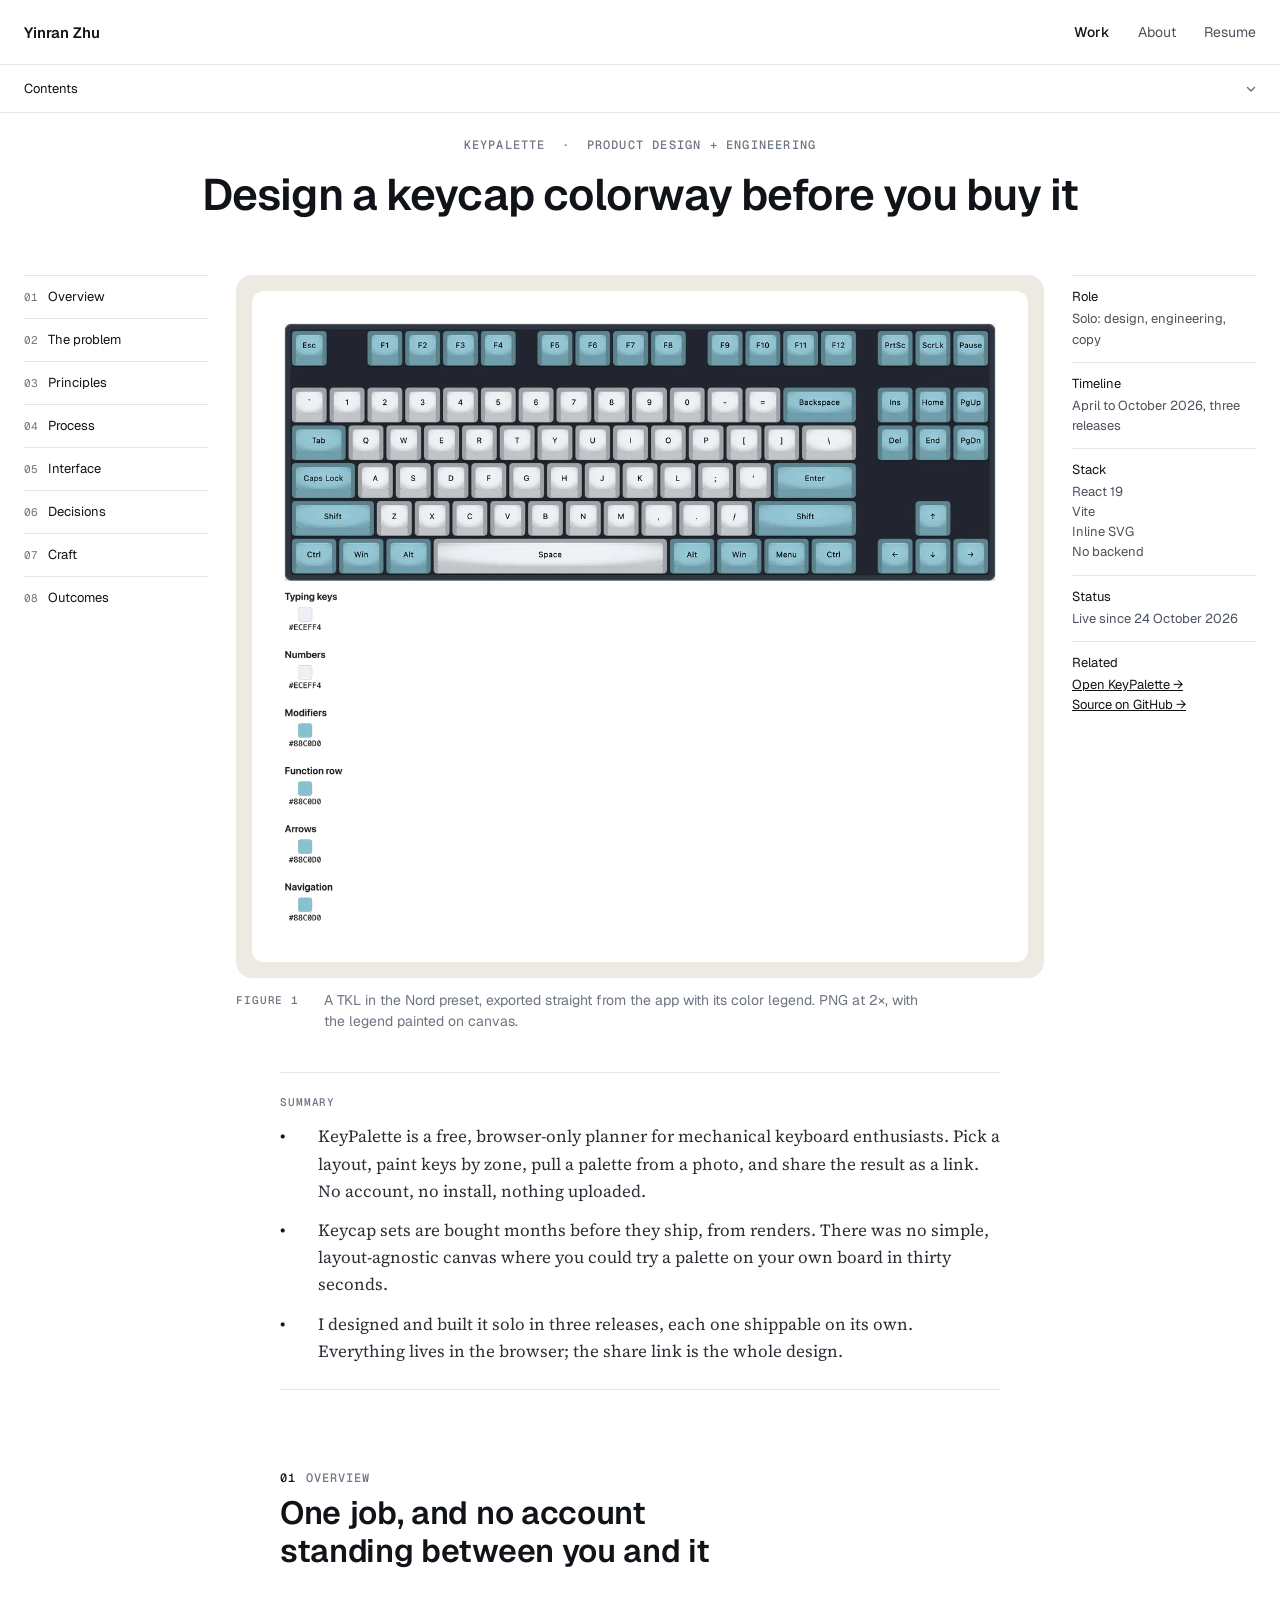
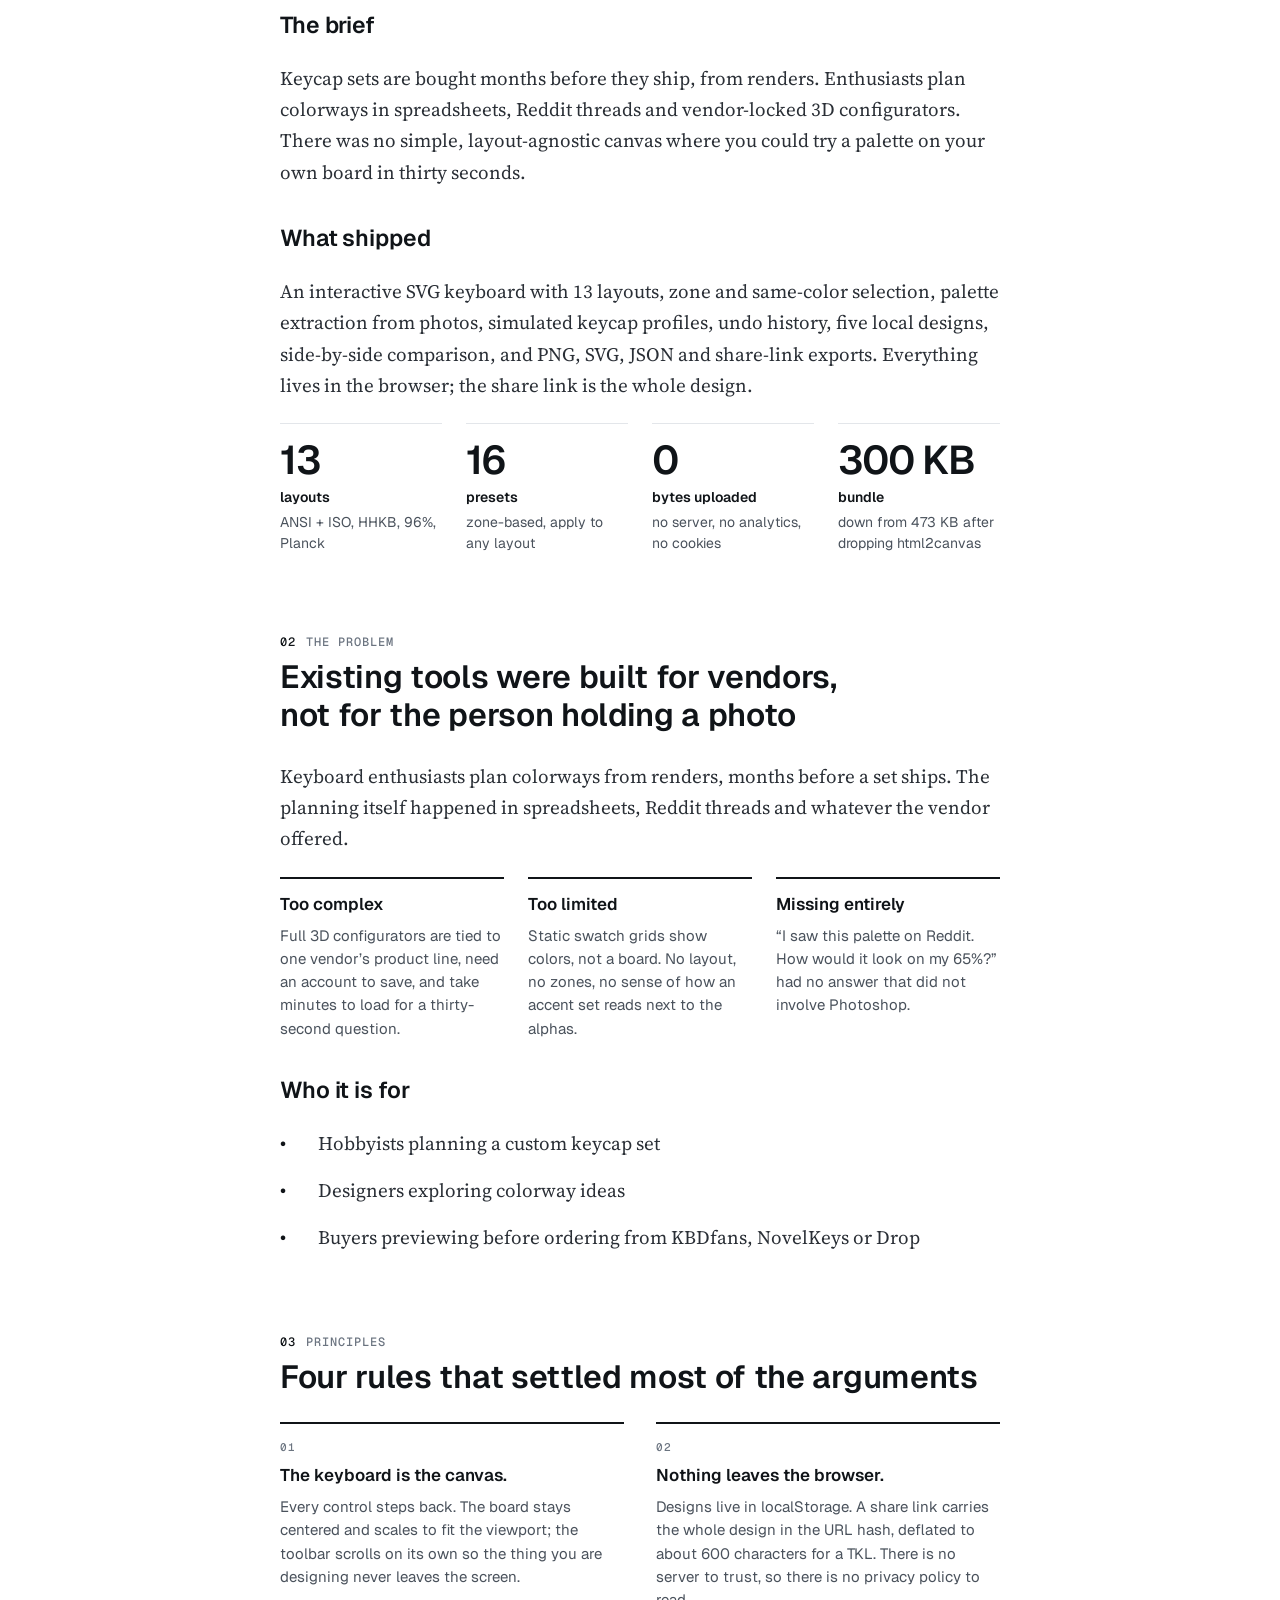
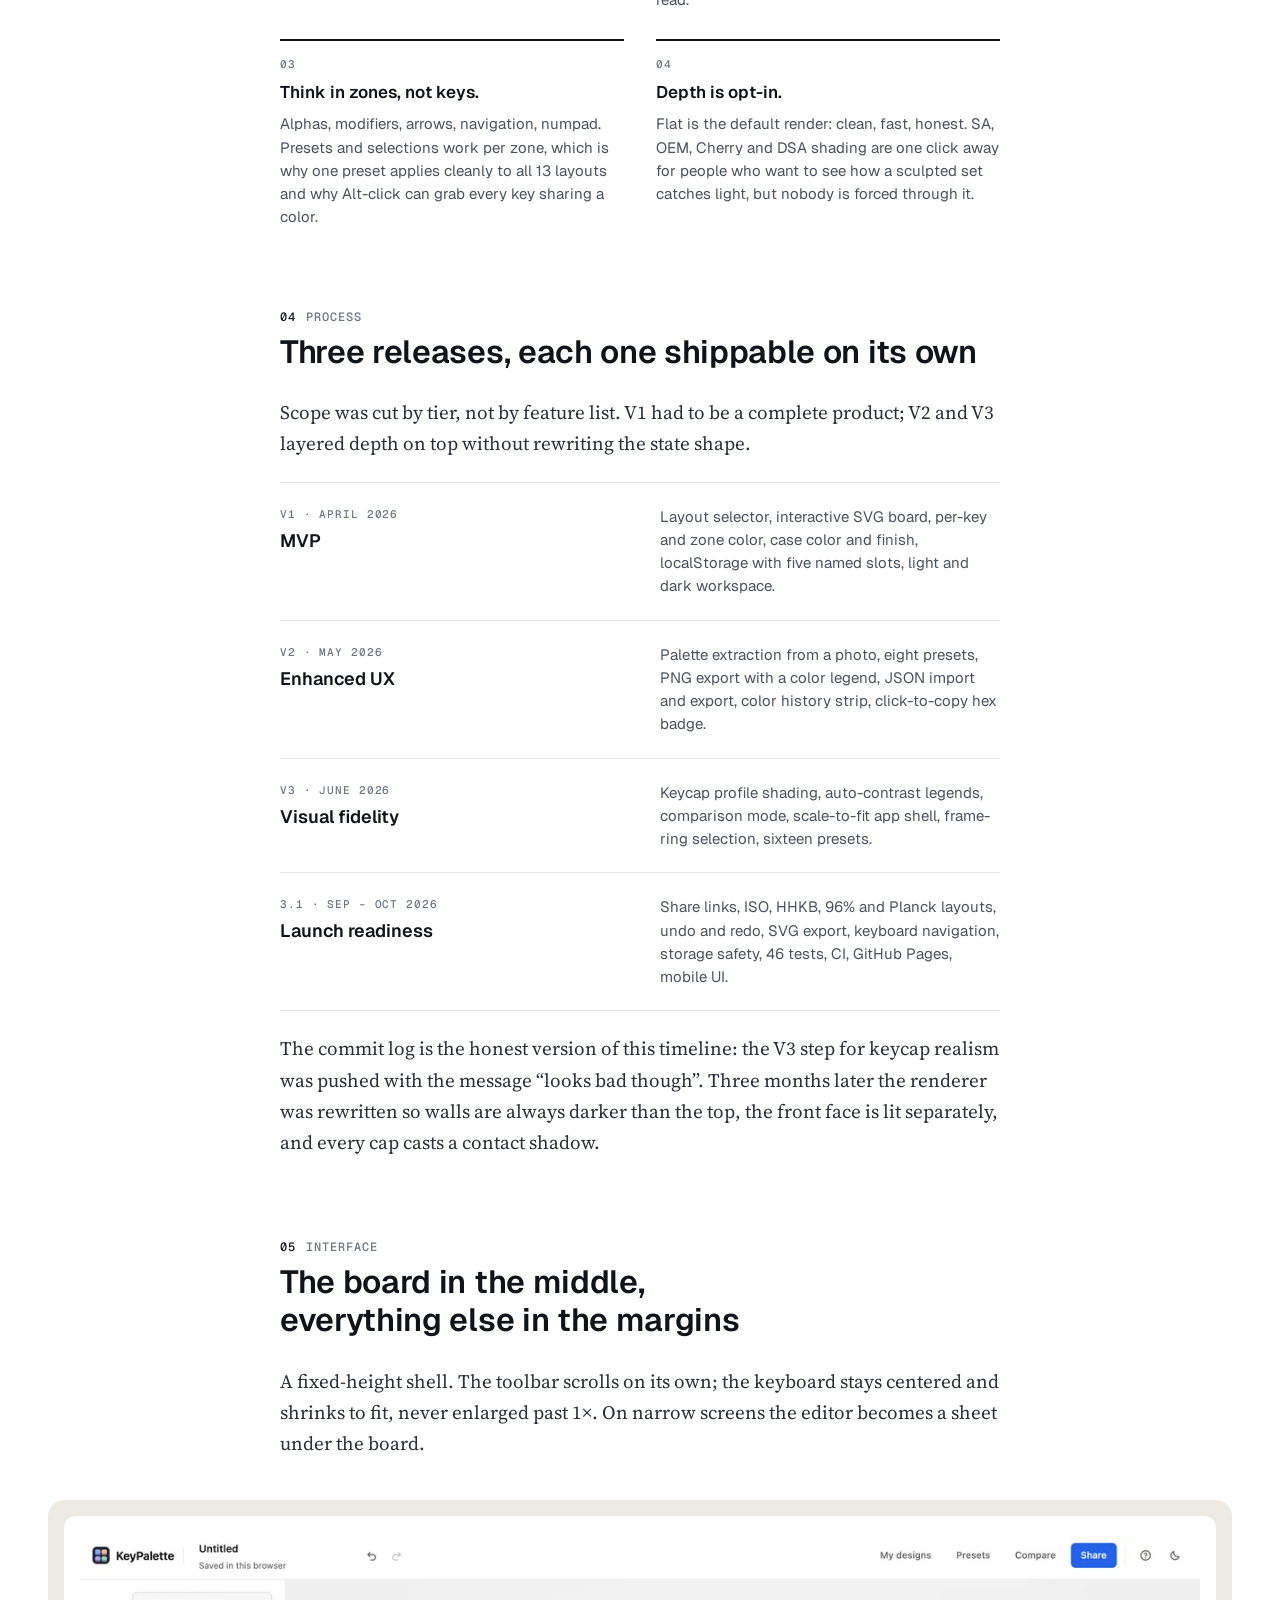
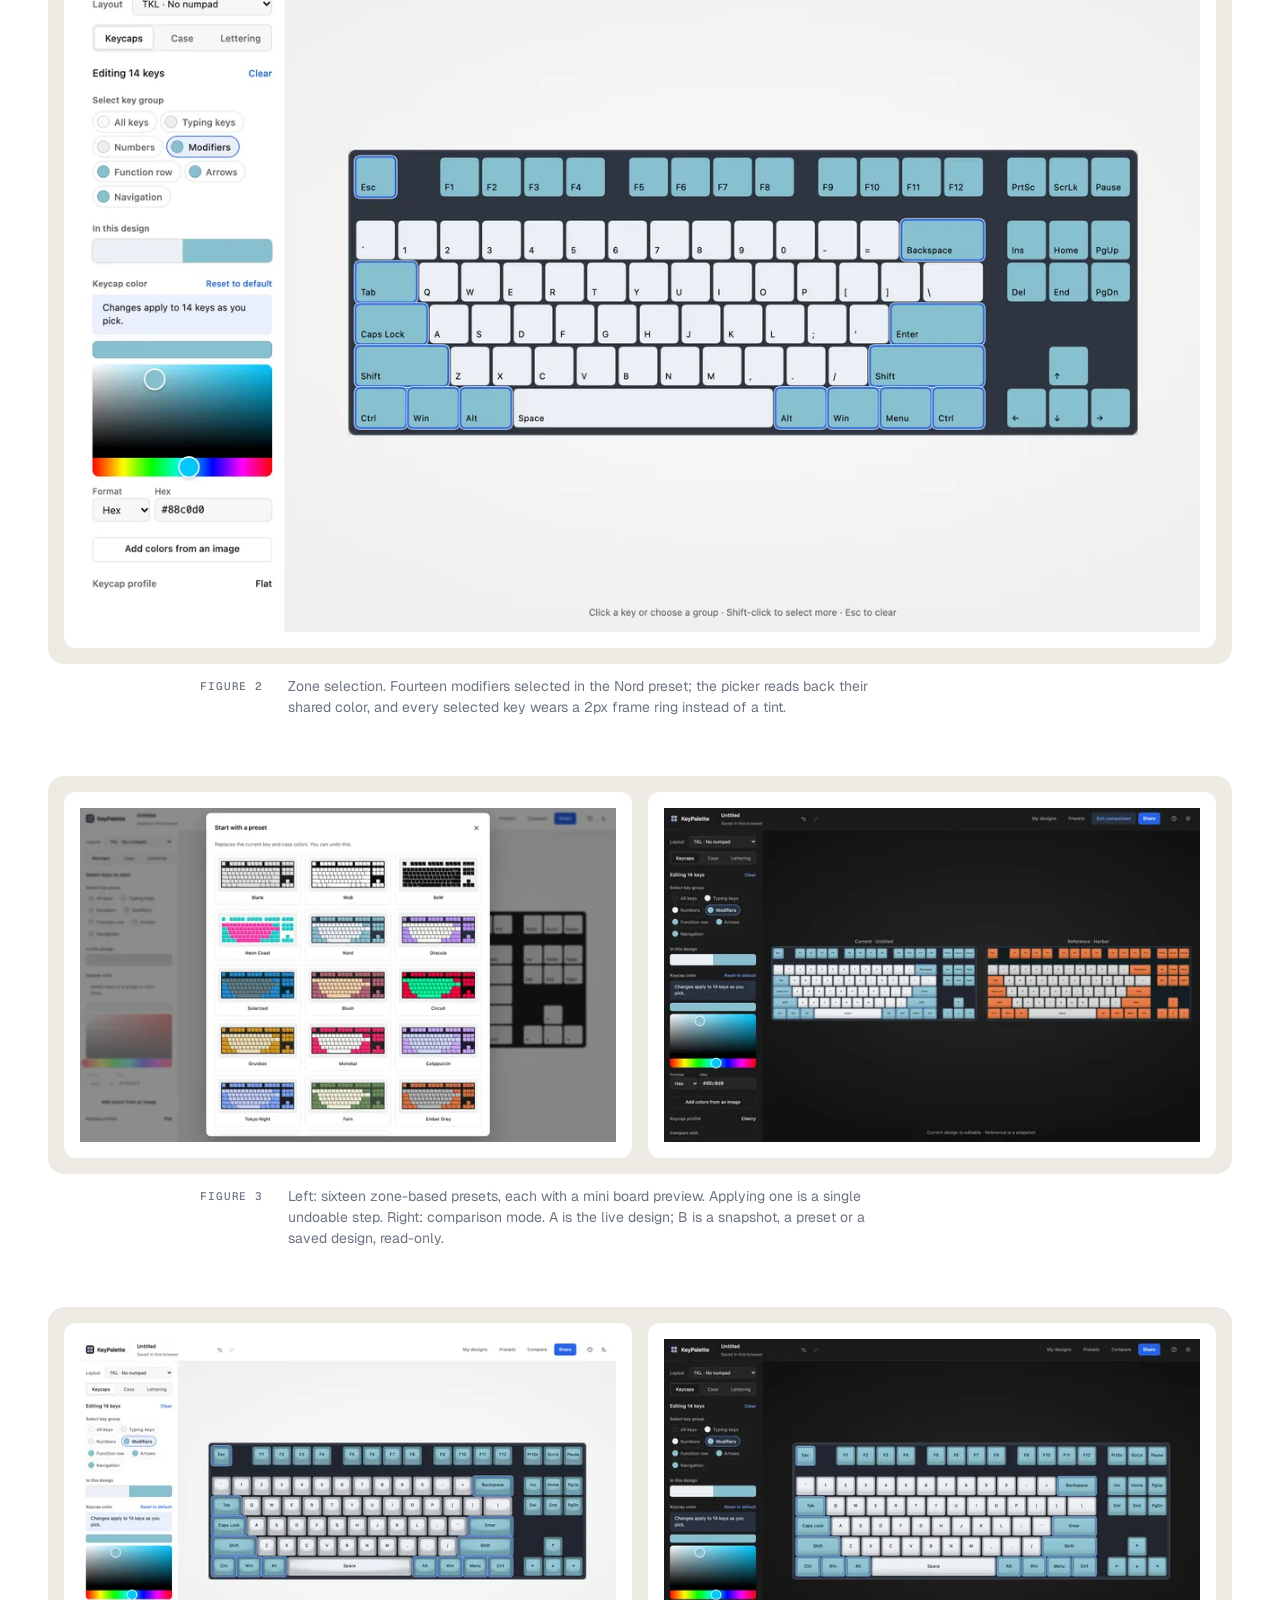
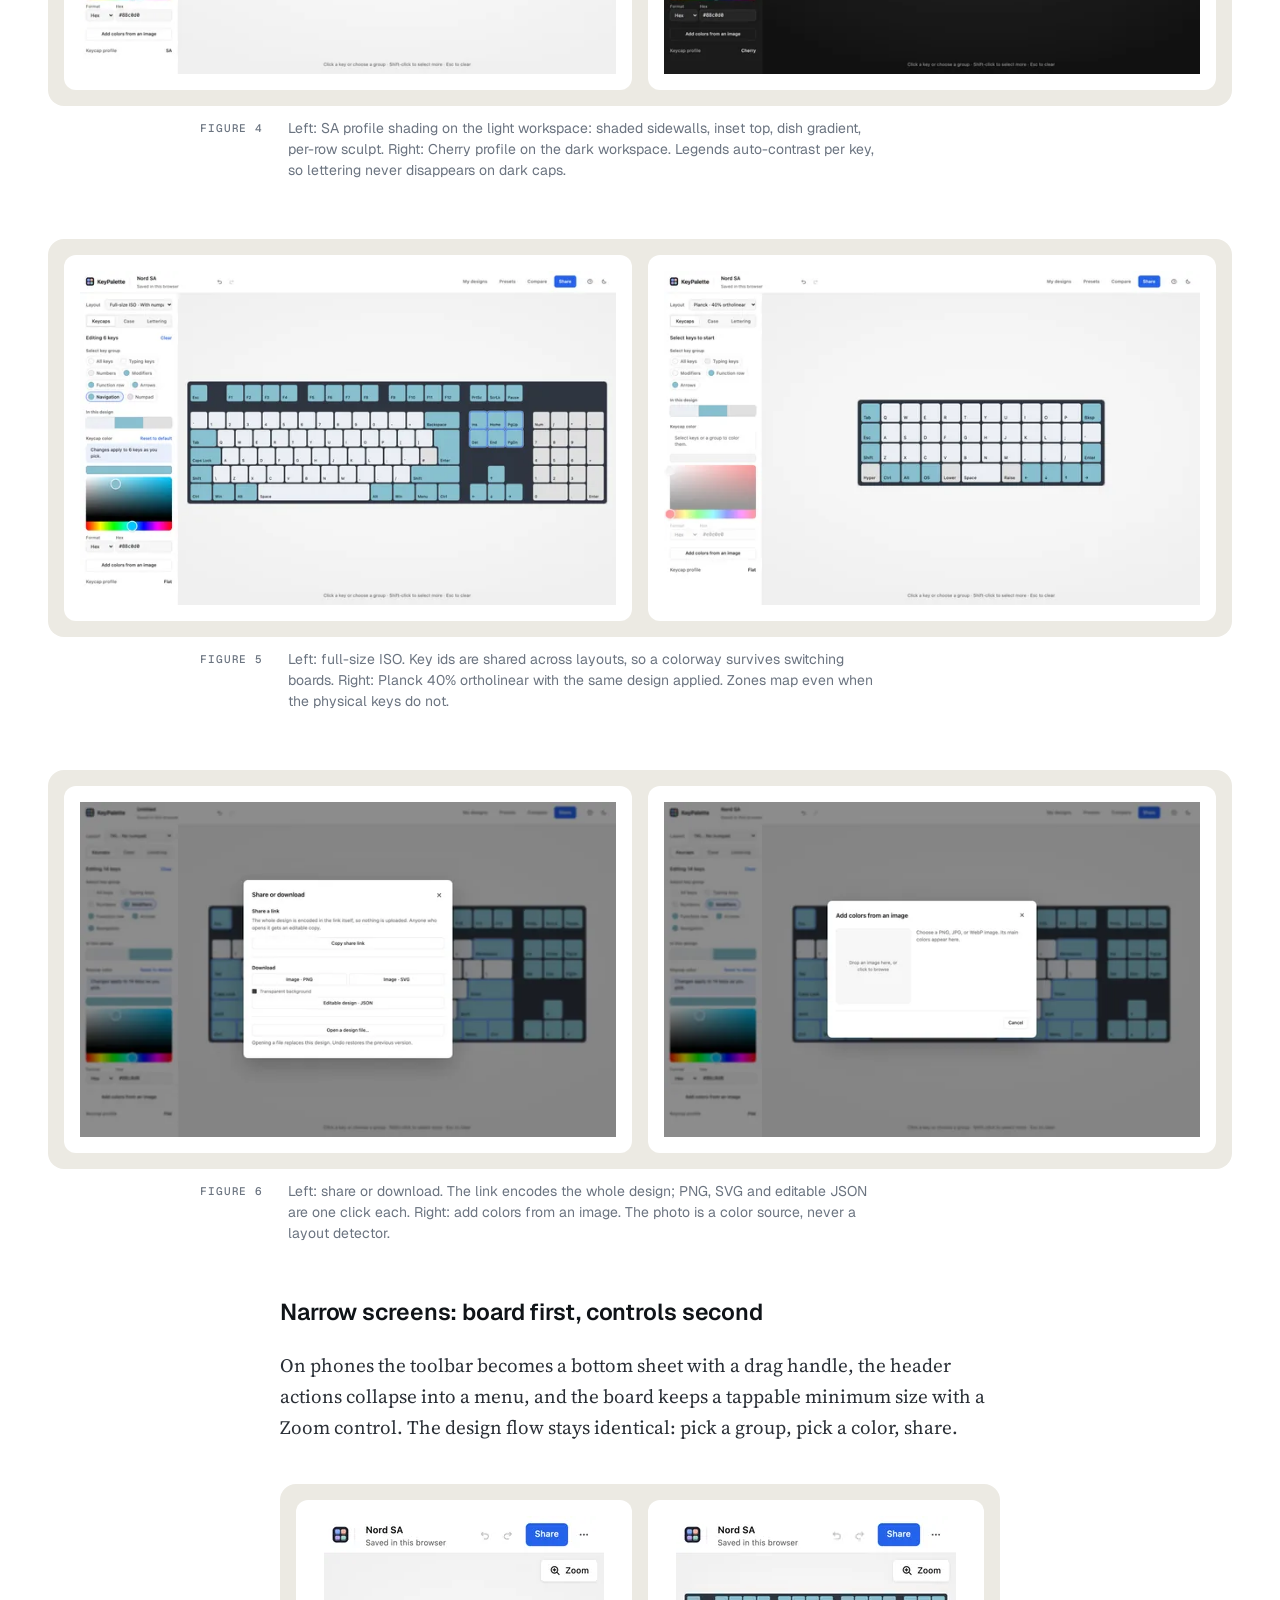
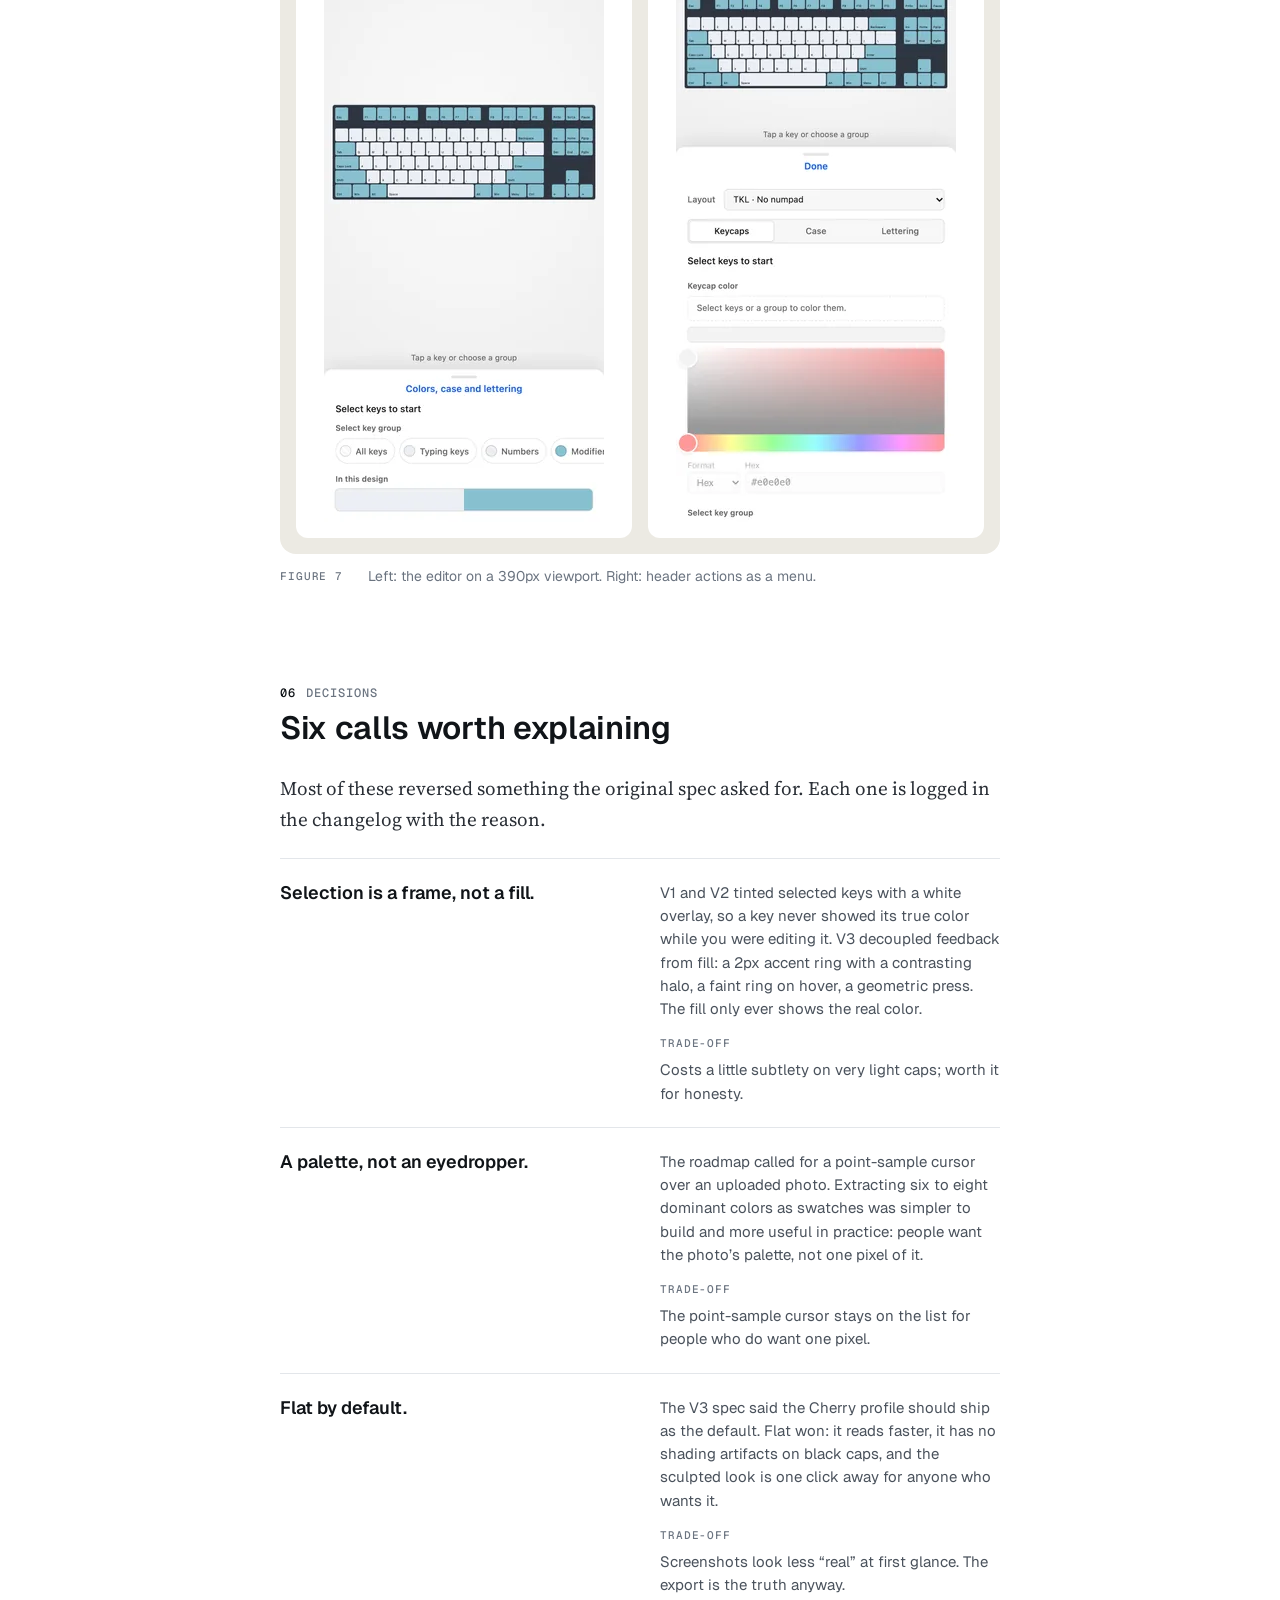
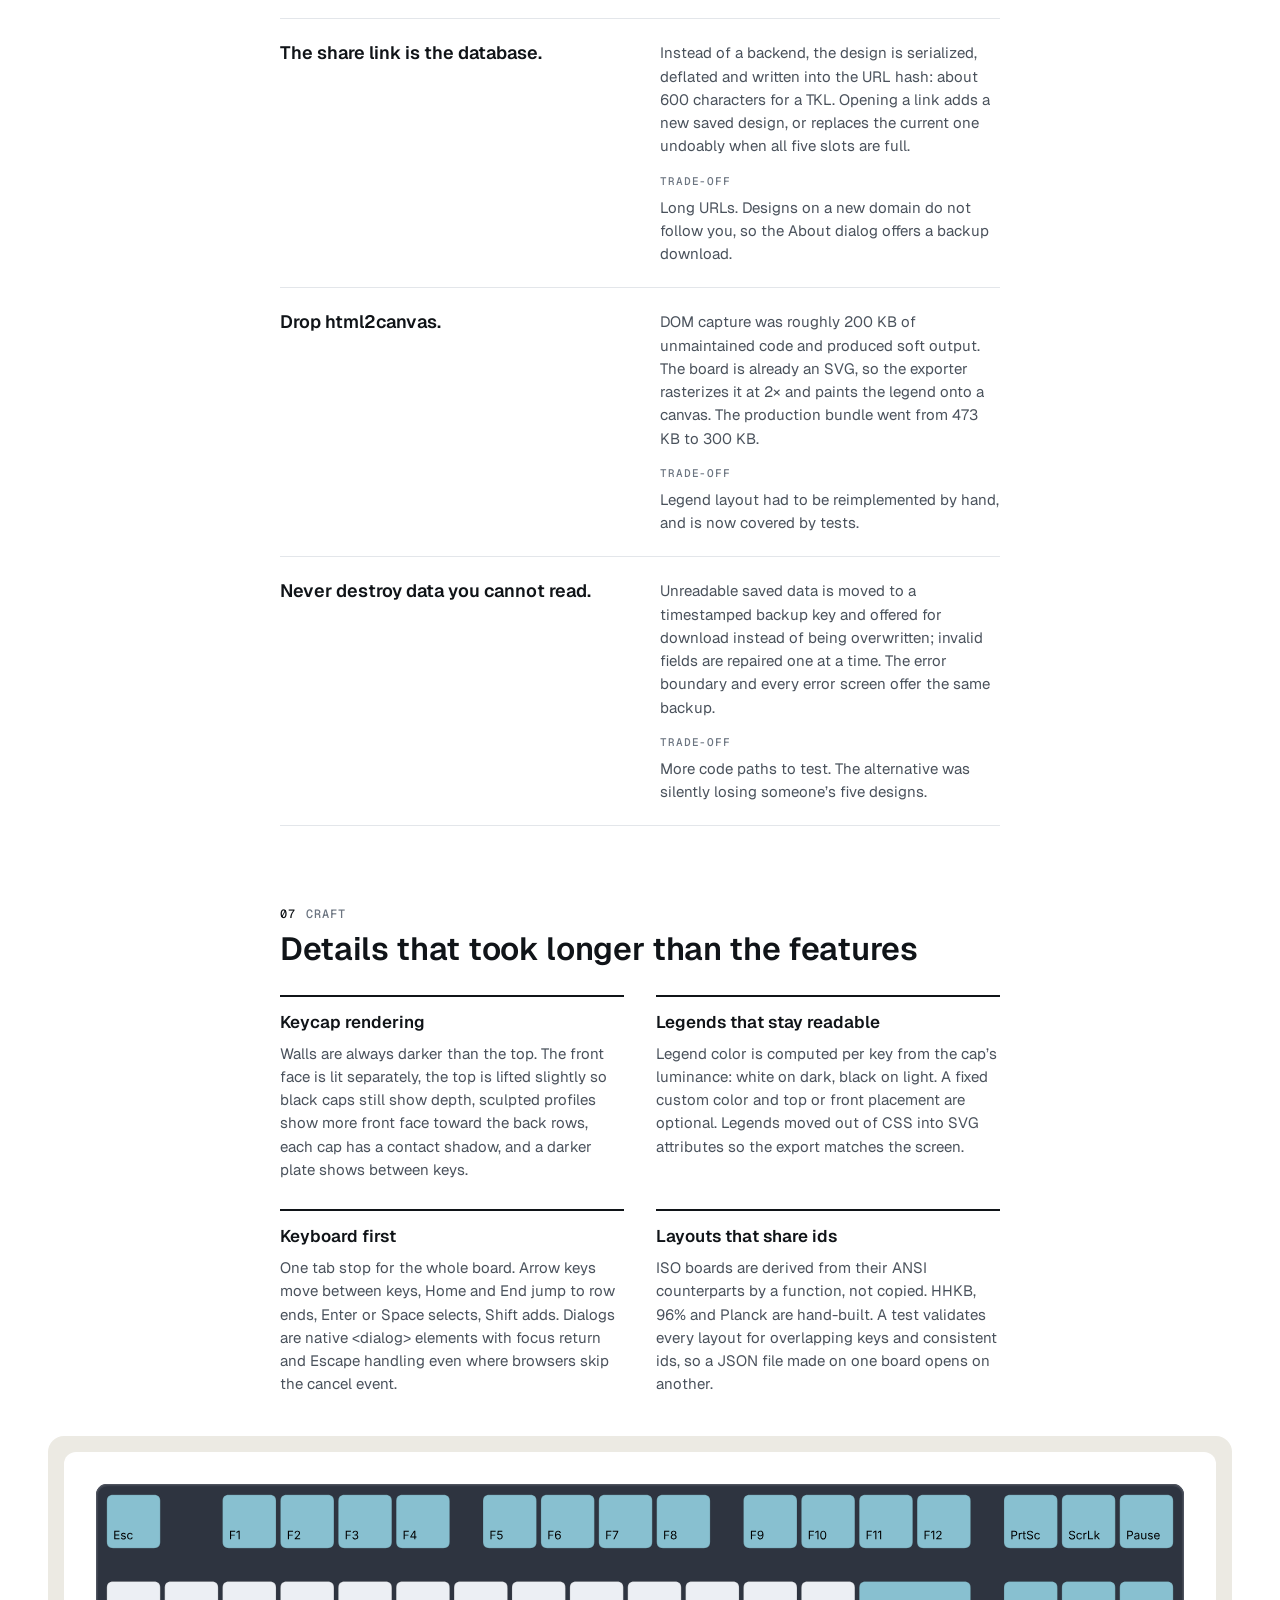
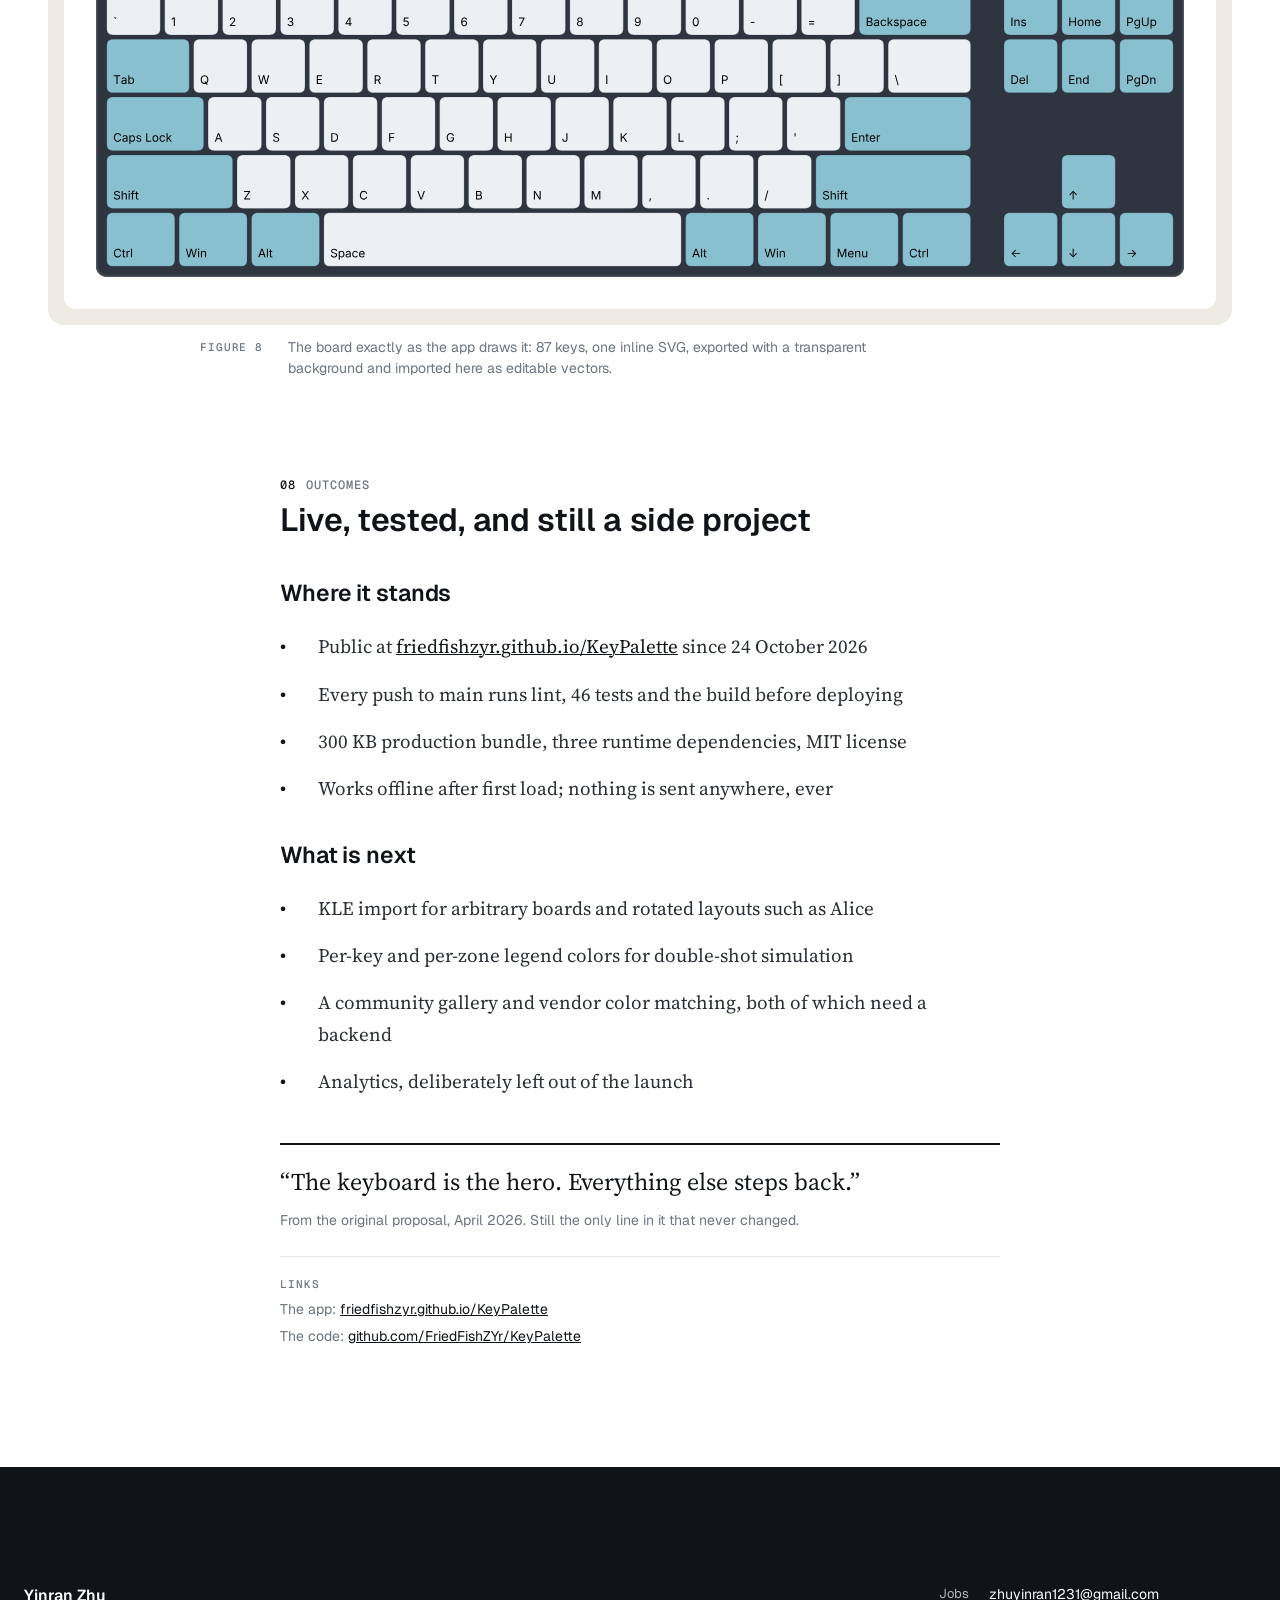
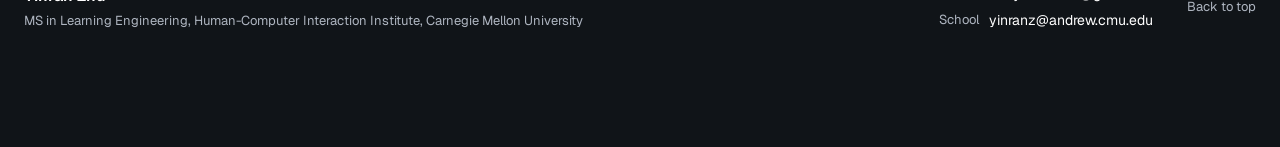
==== commit 6cd631ac: "Rebuild KeyPalette and MeArm on the shared article layout, and tighten the home page's first screen " ====
--- a/work/keypalette/index.html
+++ b/work/keypalette/index.html
@@ -24,522 +24,454 @@
 
   <link rel="preconnect" href="https://fonts.googleapis.com">
   <link rel="preconnect" href="https://fonts.gstatic.com" crossorigin>
-  <link rel="stylesheet" href="https://fonts.googleapis.com/css2?family=Archivo:wght@400;500;700&display=swap">
+  <link rel="stylesheet" href="https://fonts.googleapis.com/css2?family=Geist:wght@400;500;600&family=Geist+Mono:wght@400;500&family=Source+Serif+4:opsz,wght@8..60,400;8..60,600&display=swap">
   <link rel="stylesheet" href="/css/base.css">
-  <link rel="stylesheet" href="/css/keypalette.css">
+  <link rel="stylesheet" href="/css/article.css">
+  <link rel="stylesheet" href="/css/case-study.css">
+  <script src="/js/article.js" defer></script>
 </head>
 <body id="top">
   <a class="skip-link" href="#main">Skip to content</a>
 
-  <!-- ===== Top bar ===== -->
-  <header class="topbar wrap">
-    <div class="topbar__row">
-      <div class="topbar__left">
-        <a href="/">← All work</a>
-        <p class="pre">Case study  ·  KeyPalette</p>
-      </div>
-      <p class="topbar__right pre">2026  ·  Product design + engineering</p>
+  <header class="topbar">
+    <div class="wrap topbar__bar">
+      <a class="topbar__name" href="/">Yinran Zhu</a>
+      <nav aria-label="Main">
+        <ul class="topbar__links" role="list">
+          <li><a class="is-current" href="/#work">Work</a></li>
+          <li><a href="/#about">About</a></li>
+          <li><a href="https://drive.google.com/file/d/1gkcjEiH1-XC1gn6kAeQXWxprg3A8apSt/view?usp=sharing">Resume</a></li>
+        </ul>
+      </nav>
     </div>
-    <hr class="rule rule--8">
   </header>
 
-  <main id="main">
-    <!-- ===== 00 Cover ===== -->
-    <section class="cover wrap" aria-labelledby="kp-title">
-      <div class="keycap-row" aria-hidden="true">
-        <span class="kc kc--64 kc--nord">K</span>
-        <span class="kc kc--64 kc--snow">E</span>
-        <span class="kc kc--64 kc--orange">Y</span>
-        <span class="kc kc--64 kc--lilac">P</span>
-        <span class="kc kc--64 kc--ochre">A</span>
-        <span class="kc kc--64 kc--moss">L</span>
-        <span class="kc kc--64 kc--pink">E</span>
-        <span class="kc kc--64 kc--steel">T</span>
-        <span class="kc kc--64 kc--cyan">T</span>
-        <span class="kc kc--64 kc--black">E</span>
-      </div>
-
-      <h1 id="kp-title" class="cover__title">Design a keycap colorway before you buy it.</h1>
-      <p class="cover__lede">KeyPalette is a free, browser-only planner for mechanical keyboard enthusiasts. Pick a layout, paint keys by zone, pull a palette from a photo, and share the result as a link. No account, no install, nothing uploaded.</p>
-
-      <dl class="cover__meta">
-        <div><dt>Role</dt><dd>Solo — design, engineering, copy</dd></div>
-        <div><dt>Timeline</dt><dd>April → October 2026, three releases</dd></div>
-        <div><dt>Stack</dt><dd>React 19 · Vite · inline SVG · no backend</dd></div>
-        <div><dt>Status</dt><dd>Live at <a class="inline-link" href="https://friedfishzyr.github.io/KeyPalette/">friedfishzyr.github.io/KeyPalette</a></dd></div>
+  <main id="main" class="article">
+
+    <!-- ===== Lead row: the title, then contents rail, Figure 1, metadata rail ===== -->
+    <div class="lead" id="lead">
+      <header class="lead__head">
+        <p class="eyebrow pre">KeyPalette  ·  Product design + engineering</p>
+        <h1 class="h1">Design a keycap colorway before you buy it</h1>
+      </header>
+
+      <!-- Short labels here; each section keeps its full heading below. -->
+      <nav class="toc" aria-label="Contents">
+        <ol class="toc__list" role="list">
+          <li><a href="#s01"><span class="toc__num">01</span><span class="toc__title">Overview</span></a></li>
+          <li><a href="#s02"><span class="toc__num">02</span><span class="toc__title">The problem</span></a></li>
+          <li><a href="#s03"><span class="toc__num">03</span><span class="toc__title">Principles</span></a></li>
+          <li><a href="#s04"><span class="toc__num">04</span><span class="toc__title">Process</span></a></li>
+          <li><a href="#s05"><span class="toc__num">05</span><span class="toc__title">Interface</span></a></li>
+          <li><a href="#s06"><span class="toc__num">06</span><span class="toc__title">Decisions</span></a></li>
+          <li><a href="#s07"><span class="toc__num">07</span><span class="toc__title">Craft</span></a></li>
+          <li><a href="#s08"><span class="toc__num">08</span><span class="toc__title">Outcomes</span></a></li>
+        </ol>
+      </nav>
+
+      <!-- Narrow screens: the same contents list behind a disclosure.
+           Only one of the two lists is displayed at any width. -->
+      <details class="toc-mini">
+        <summary>Contents</summary>
+        <ol class="toc__list" role="list">
+          <li><a href="#s01"><span class="toc__num">01</span><span class="toc__title">Overview</span></a></li>
+          <li><a href="#s02"><span class="toc__num">02</span><span class="toc__title">The problem</span></a></li>
+          <li><a href="#s03"><span class="toc__num">03</span><span class="toc__title">Principles</span></a></li>
+          <li><a href="#s04"><span class="toc__num">04</span><span class="toc__title">Process</span></a></li>
+          <li><a href="#s05"><span class="toc__num">05</span><span class="toc__title">Interface</span></a></li>
+          <li><a href="#s06"><span class="toc__num">06</span><span class="toc__title">Decisions</span></a></li>
+          <li><a href="#s07"><span class="toc__num">07</span><span class="toc__title">Craft</span></a></li>
+          <li><a href="#s08"><span class="toc__num">08</span><span class="toc__title">Outcomes</span></a></li>
+        </ol>
+      </details>
+
+      <figure class="fig lead__fig" id="fig1">
+        <div class="mat">
+          <div class="card plate">
+            <img src="/assets/keypalette/hero-export-example-1248.webp"
+                 srcset="/assets/keypalette/hero-export-example-1248.webp 1248w, /assets/keypalette/hero-export-example-2126.webp 2126w"
+                 sizes="(max-width: 960px) calc(100vw - 80px), 816px"
+                 width="1248" height="1072" fetchpriority="high"
+                 alt="KeyPalette PNG export: a tenkeyless keyboard with pale grey alphas and blue-grey modifiers, above a legend listing each zone and its hex color.">
+          </div>
+        </div>
+        <figcaption class="caption">
+          <span class="caption__label">Figure 1</span>
+          <span class="caption__text">A TKL in the Nord preset, exported straight from the app with its color legend. PNG at 2×, with the legend painted on canvas.</span>
+        </figcaption>
+      </figure>
+
+      <dl class="meta">
+        <div class="meta__item"><dt>Role</dt><dd>Solo: design, engineering, copy</dd></div>
+        <div class="meta__item"><dt>Timeline</dt><dd>April to October 2026, three releases</dd></div>
+        <div class="meta__item meta__item--topics"><dt>Stack</dt><dd><span>React 19</span> <span>Vite</span> <span>Inline SVG</span> <span>No backend</span></dd></div>
+        <div class="meta__item"><dt>Status</dt><dd>Live since 24 October 2026</dd></div>
+        <div class="meta__item meta__item--topics"><dt>Related</dt><dd><span><a href="https://friedfishzyr.github.io/KeyPalette/">Open KeyPalette →</a></span> <span><a href="https://github.com/FriedFishZYr/KeyPalette">Source on GitHub →</a></span></dd></div>
       </dl>
 
-      <figure class="cover__figure">
-        <img src="/assets/keypalette/hero-export-example-1248.webp"
-             srcset="/assets/keypalette/hero-export-example-1248.webp 1248w, /assets/keypalette/hero-export-example-2126.webp 2126w"
-             sizes="(max-width: 1440px) calc(100vw - 48px), 1248px"
-             width="1248" height="1072" fetchpriority="high"
-             alt="KeyPalette PNG export: a tenkeyless keyboard with pale grey alphas and blue-grey modifiers, above a legend listing each zone and its hex color.">
-        <figcaption class="cover__caption">
-          <span class="pre">Fig. 01  —  A TKL in the Nord preset, exported straight from the app with its color legend</span>
-          <span>PNG · 2× · legend painted on canvas</span>
-        </figcaption>
-      </figure>
-    </section>
+      <section class="summary" aria-labelledby="summary-label">
+        <h2 class="small-label" id="summary-label">Summary</h2>
+        <ul class="bullets bullets--summary" role="list">
+          <li>KeyPalette is a free, browser-only planner for mechanical keyboard enthusiasts. Pick a layout, paint keys by zone, pull a palette from a photo, and share the result as a link. No account, no install, nothing uploaded.</li>
+          <li>Keycap sets are bought months before they ship, from renders. There was no simple, layout-agnostic canvas where you could try a palette on your own board in thirty seconds.</li>
+          <li>I designed and built it solo in three releases, each one shippable on its own. Everything lives in the browser; the share link is the whole design.</li>
+        </ul>
+      </section>
+    </div>
 
     <!-- ===== 01 Overview ===== -->
-    <section class="sec wrap" aria-labelledby="s01">
-      <div class="sec__head">
-        <p class="tag"><span class="tag__num">01</span><span>Overview</span></p>
-        <div class="sec__row">
-          <p class="sec__num" aria-hidden="true">01</p>
-          <div class="sec__heading">
-            <h2 id="s01">One job, and no account standing between you and it.</h2>
-          </div>
-        </div>
-      </div>
-
-      <div class="cols">
-        <div class="col">
-          <h3 class="label-14">The brief</h3>
-          <p class="body-18">Keycap sets are bought months before they ship, from renders. Enthusiasts plan colorways in spreadsheets, Reddit threads and vendor-locked 3D configurators. There was no simple, layout-agnostic canvas where you could try a palette on your own board in thirty seconds.</p>
-        </div>
-        <div class="col">
-          <h3 class="label-14">What shipped</h3>
-          <p class="body-18">An interactive SVG keyboard with 13 layouts, zone and same-color selection, palette extraction from photos, simulated keycap profiles, undo history, five local designs, side-by-side comparison, and PNG, SVG, JSON and share-link exports. Everything lives in the browser; the share link is the whole design.</p>
-        </div>
-      </div>
+    <section class="sec" id="s01" aria-labelledby="s01-title">
+      <p class="kicker"><span class="kicker__num">01</span>Overview</p>
+      <h2 class="h2" id="s01-title">One job, and no account standing between you and it</h2>
+
+      <h3 class="h3">The brief</h3>
+      <p>Keycap sets are bought months before they ship, from renders. Enthusiasts plan colorways in spreadsheets, Reddit threads and vendor-locked 3D configurators. There was no simple, layout-agnostic canvas where you could try a palette on your own board in thirty seconds.</p>
+
+      <h3 class="h3">What shipped</h3>
+      <p>An interactive SVG keyboard with 13 layouts, zone and same-color selection, palette extraction from photos, simulated keycap profiles, undo history, five local designs, side-by-side comparison, and PNG, SVG, JSON and share-link exports. Everything lives in the browser; the share link is the whole design.</p>
 
       <ul class="stats" role="list">
-        <li class="box stat">
-          <p class="stat__num">13</p>
-          <p class="label-11">layouts</p>
-          <p class="stat__desc">ANSI + ISO, HHKB, 96%, Planck</p>
-        </li>
-        <li class="box stat">
-          <p class="stat__num">16</p>
-          <p class="label-11">presets</p>
-          <p class="stat__desc">zone-based, apply to any layout</p>
-        </li>
-        <li class="box stat">
-          <p class="stat__num">0</p>
-          <p class="label-11">bytes uploaded</p>
-          <p class="stat__desc">no server, no analytics, no cookies</p>
-        </li>
-        <li class="box stat">
-          <p class="stat__num">300 KB</p>
-          <p class="label-11">bundle</p>
-          <p class="stat__desc">down from 473 KB after dropping html2canvas</p>
-        </li>
+        <li class="stat"><p class="stat__num">13</p><p class="stat__label">layouts</p><p class="stat__text">ANSI + ISO, HHKB, 96%, Planck</p></li>
+        <li class="stat"><p class="stat__num">16</p><p class="stat__label">presets</p><p class="stat__text">zone-based, apply to any layout</p></li>
+        <li class="stat"><p class="stat__num">0</p><p class="stat__label">bytes uploaded</p><p class="stat__text">no server, no analytics, no cookies</p></li>
+        <li class="stat"><p class="stat__num">300 KB</p><p class="stat__label">bundle</p><p class="stat__text">down from 473 KB after dropping html2canvas</p></li>
       </ul>
     </section>
 
     <!-- ===== 02 The problem ===== -->
-    <section class="sec sec--ruled wrap" aria-labelledby="s02">
-      <div class="sec__head">
-        <p class="tag"><span class="tag__num">02</span><span>The problem</span></p>
-        <div class="sec__row">
-          <p class="sec__num" aria-hidden="true">02</p>
-          <div class="sec__heading">
-            <h2 id="s02">Existing tools were built for vendors, not for the person holding a photo.</h2>
-            <p class="sec__lede">Keyboard enthusiasts plan colorways from renders, months before a set ships. The planning itself happened in spreadsheets, Reddit threads and whatever the vendor offered.</p>
-          </div>
-        </div>
-      </div>
-
-      <ul class="problems" role="list">
-        <li class="box problem">
-          <span class="kc kc--40 kc--orange" aria-hidden="true"></span>
-          <h3 class="title-26">Too complex</h3>
-          <p class="body-16">Full 3D configurators are tied to one vendor’s product line, need an account to save, and take minutes to load for a thirty-second question.</p>
-        </li>
-        <li class="box problem">
-          <span class="kc kc--40 kc--nord" aria-hidden="true"></span>
-          <h3 class="title-26">Too limited</h3>
-          <p class="body-16">Static swatch grids show colors, not a board. No layout, no zones, no sense of how an accent set reads next to the alphas.</p>
-        </li>
-        <li class="box problem">
-          <span class="kc kc--40 kc--lilac" aria-hidden="true"></span>
-          <h3 class="title-26">Missing entirely</h3>
-          <p class="body-16">“I saw this palette on Reddit. How would it look on my 65%?” had no answer that did not involve Photoshop.</p>
-        </li>
-      </ul>
-
-      <div class="audience">
-        <h3 class="label-11 muted">Who it is for</h3>
-        <ul class="chips" role="list">
-          <li>Hobbyists planning a custom keycap set</li>
-          <li>Designers exploring colorway ideas</li>
-          <li>Buyers previewing before ordering from KBDfans, NovelKeys or Drop</li>
-        </ul>
-      </div>
+    <section class="sec" id="s02" aria-labelledby="s02-title">
+      <p class="kicker"><span class="kicker__num">02</span>The problem</p>
+      <h2 class="h2" id="s02-title">Existing tools were built for vendors, not for the person holding a photo</h2>
+      <p>Keyboard enthusiasts plan colorways from renders, months before a set ships. The planning itself happened in spreadsheets, Reddit threads and whatever the vendor offered.</p>
+
+      <ul class="topics" role="list">
+        <li class="topic"><h3 class="topic__title">Too complex</h3><p>Full 3D configurators are tied to one vendor’s product line, need an account to save, and take minutes to load for a thirty-second question.</p></li>
+        <li class="topic"><h3 class="topic__title">Too limited</h3><p>Static swatch grids show colors, not a board. No layout, no zones, no sense of how an accent set reads next to the alphas.</p></li>
+        <li class="topic"><h3 class="topic__title">Missing entirely</h3><p>“I saw this palette on Reddit. How would it look on my 65%?” had no answer that did not involve Photoshop.</p></li>
+      </ul>
+
+      <h3 class="h3">Who it is for</h3>
+      <ul class="bullets" role="list">
+        <li>Hobbyists planning a custom keycap set</li>
+        <li>Designers exploring colorway ideas</li>
+        <li>Buyers previewing before ordering from KBDfans, NovelKeys or Drop</li>
+      </ul>
     </section>
 
     <!-- ===== 03 Principles ===== -->
-    <section class="sec sec--ruled wrap" aria-labelledby="s03">
-      <div class="sec__head">
-        <p class="tag"><span class="tag__num">03</span><span>Principles</span></p>
-        <div class="sec__row">
-          <p class="sec__num" aria-hidden="true">03</p>
-          <div class="sec__heading">
-            <h2 id="s03">Four rules that settled most of the arguments.</h2>
-          </div>
-        </div>
-      </div>
-
-      <ol class="principles" role="list">
-        <li class="principle">
-          <p class="principle__num"><span class="kc kc--36 kc--nord" aria-hidden="true"></span>01</p>
-          <h3 class="principle__title">The keyboard is the canvas.</h3>
-          <p class="principle__text">Every control steps back. The board stays centered and scales to fit the viewport; the toolbar scrolls on its own so the thing you are designing never leaves the screen.</p>
-        </li>
-        <li class="principle">
-          <p class="principle__num"><span class="kc kc--36 kc--orange" aria-hidden="true"></span>02</p>
-          <h3 class="principle__title">Nothing leaves the browser.</h3>
-          <p class="principle__text">Designs live in localStorage. A share link carries the whole design in the URL hash, deflated to about 600 characters for a TKL. There is no server to trust, so there is no privacy policy to read.</p>
-        </li>
-        <li class="principle">
-          <p class="principle__num"><span class="kc kc--36 kc--ochre" aria-hidden="true"></span>03</p>
-          <h3 class="principle__title">Think in zones, not keys.</h3>
-          <p class="principle__text">Alphas, modifiers, arrows, navigation, numpad. Presets and selections work per zone, which is why one preset applies cleanly to all 13 layouts and why Alt-click can grab every key sharing a color.</p>
-        </li>
-        <li class="principle">
-          <p class="principle__num"><span class="kc kc--36 kc--moss" aria-hidden="true"></span>04</p>
-          <h3 class="principle__title">Depth is opt-in.</h3>
-          <p class="principle__text">Flat is the default render: clean, fast, honest. SA, OEM, Cherry and DSA shading are one click away for people who want to see how a sculpted set catches light, but nobody is forced through it.</p>
-        </li>
+    <section class="sec" id="s03" aria-labelledby="s03-title">
+      <p class="kicker"><span class="kicker__num">03</span>Principles</p>
+      <h2 class="h2" id="s03-title">Four rules that settled most of the arguments</h2>
+
+      <ol class="topics topics--2" role="list">
+        <li class="topic"><p class="topic__label">01</p><h3 class="topic__title">The keyboard is the canvas.</h3><p>Every control steps back. The board stays centered and scales to fit the viewport; the toolbar scrolls on its own so the thing you are designing never leaves the screen.</p></li>
+        <li class="topic"><p class="topic__label">02</p><h3 class="topic__title">Nothing leaves the browser.</h3><p>Designs live in localStorage. A share link carries the whole design in the URL hash, deflated to about 600 characters for a TKL. There is no server to trust, so there is no privacy policy to read.</p></li>
+        <li class="topic"><p class="topic__label">03</p><h3 class="topic__title">Think in zones, not keys.</h3><p>Alphas, modifiers, arrows, navigation, numpad. Presets and selections work per zone, which is why one preset applies cleanly to all 13 layouts and why Alt-click can grab every key sharing a color.</p></li>
+        <li class="topic"><p class="topic__label">04</p><h3 class="topic__title">Depth is opt-in.</h3><p>Flat is the default render: clean, fast, honest. SA, OEM, Cherry and DSA shading are one click away for people who want to see how a sculpted set catches light, but nobody is forced through it.</p></li>
       </ol>
     </section>
 
     <!-- ===== 04 Process ===== -->
-    <section class="sec sec--ruled wrap" aria-labelledby="s04">
-      <div class="sec__head">
-        <p class="tag"><span class="tag__num">04</span><span>Process</span></p>
-        <div class="sec__row">
-          <p class="sec__num" aria-hidden="true">04</p>
-          <div class="sec__heading">
-            <h2 id="s04">Three releases, each one shippable on its own.</h2>
-            <p class="sec__lede">Scope was cut by tier, not by feature list. V1 had to be a complete product; V2 and V3 layered depth on top without rewriting the state shape.</p>
-          </div>
-        </div>
-      </div>
-
-      <ol class="releases" role="list">
-        <li class="release">
-          <div class="release__marker"><span class="kc kc--56 kc--black">V1</span><span class="release__line"></span></div>
-          <p class="label-11 muted">April 2026</p>
-          <h3 class="title-26">MVP</h3>
-          <p class="body-15">Layout selector, interactive SVG board, per-key and zone color, case color and finish, localStorage with five named slots, light and dark workspace.</p>
-        </li>
-        <li class="release">
-          <div class="release__marker"><span class="kc kc--56 kc--nord">V2</span><span class="release__line"></span></div>
-          <p class="label-11 muted">May 2026</p>
-          <h3 class="title-26">Enhanced UX</h3>
-          <p class="body-15">Palette extraction from a photo, eight presets, PNG export with a color legend, JSON import and export, color history strip, click-to-copy hex badge.</p>
-        </li>
-        <li class="release">
-          <div class="release__marker"><span class="kc kc--56 kc--lilac">V3</span><span class="release__line"></span></div>
-          <p class="label-11 muted">June 2026</p>
-          <h3 class="title-26">Visual fidelity</h3>
-          <p class="body-15">Keycap profile shading, auto-contrast legends, comparison mode, scale-to-fit app shell, frame-ring selection, sixteen presets.</p>
-        </li>
-        <li class="release">
-          <div class="release__marker"><span class="kc kc--56 kc--orange">3.1</span><span class="release__line"></span></div>
-          <p class="label-11 muted">Sep – Oct 2026</p>
-          <h3 class="title-26">Launch readiness</h3>
-          <p class="body-15">Share links, ISO, HHKB, 96% and Planck layouts, undo and redo, SVG export, keyboard navigation, storage safety, 46 tests, CI, GitHub Pages, mobile UI.</p>
+    <section class="sec" id="s04" aria-labelledby="s04-title">
+      <p class="kicker"><span class="kicker__num">04</span>Process</p>
+      <h2 class="h2" id="s04-title">Three releases, each one shippable on its own</h2>
+      <p>Scope was cut by tier, not by feature list. V1 had to be a complete product; V2 and V3 layered depth on top without rewriting the state shape.</p>
+
+      <ol class="rows" role="list">
+        <li class="row">
+          <div class="row__left"><p class="row__label">V1 · April 2026</p><h3 class="row__title">MVP</h3></div>
+          <div class="row__right"><p>Layout selector, interactive SVG board, per-key and zone color, case color and finish, localStorage with five named slots, light and dark workspace.</p></div>
+        </li>
+        <li class="row">
+          <div class="row__left"><p class="row__label">V2 · May 2026</p><h3 class="row__title">Enhanced UX</h3></div>
+          <div class="row__right"><p>Palette extraction from a photo, eight presets, PNG export with a color legend, JSON import and export, color history strip, click-to-copy hex badge.</p></div>
+        </li>
+        <li class="row">
+          <div class="row__left"><p class="row__label">V3 · June 2026</p><h3 class="row__title">Visual fidelity</h3></div>
+          <div class="row__right"><p>Keycap profile shading, auto-contrast legends, comparison mode, scale-to-fit app shell, frame-ring selection, sixteen presets.</p></div>
+        </li>
+        <li class="row">
+          <div class="row__left"><p class="row__label">3.1 · Sep – Oct 2026</p><h3 class="row__title">Launch readiness</h3></div>
+          <div class="row__right"><p>Share links, ISO, HHKB, 96% and Planck layouts, undo and redo, SVG export, keyboard navigation, storage safety, 46 tests, CI, GitHub Pages, mobile UI.</p></div>
         </li>
       </ol>
 
-      <p class="note"><span class="note__arrow" aria-hidden="true">→</span><span>The commit log is the honest version of this timeline: the V3 step for keycap realism was pushed with the message “looks bad though”. Three months later the renderer was rewritten so walls are always darker than the top, the front face is lit separately, and every cap casts a contact shadow.</span></p>
+      <p>The commit log is the honest version of this timeline: the V3 step for keycap realism was pushed with the message “looks bad though”. Three months later the renderer was rewritten so walls are always darker than the top, the front face is lit separately, and every cap casts a contact shadow.</p>
     </section>
 
     <!-- ===== 05 Interface ===== -->
-    <section class="sec sec--ruled wrap" aria-labelledby="s05">
-      <div class="sec__head">
-        <p class="tag"><span class="tag__num">05</span><span>Interface</span></p>
-        <div class="sec__row">
-          <p class="sec__num" aria-hidden="true">05</p>
-          <div class="sec__heading">
-            <h2 id="s05">The board in the middle, everything else in the margins.</h2>
-            <p class="sec__lede">A fixed-height shell. The toolbar scrolls on its own; the keyboard stays centered and shrinks to fit, never enlarged past 1×. On narrow screens the editor becomes a sheet under the board.</p>
-          </div>
-        </div>
-      </div>
-
-      <figure class="fig">
-        <img src="/assets/keypalette/03-editor-nord-modifiers-1248.webp"
-             srcset="/assets/keypalette/03-editor-nord-modifiers-1248.webp 1248w, /assets/keypalette/03-editor-nord-modifiers-2496.webp 2496w"
-             sizes="(max-width: 1440px) calc(100vw - 48px), 1248px"
-             width="1248" height="780" loading="lazy" decoding="async"
-             alt="KeyPalette editor: toolbar on the left, a keyboard in the Nord preset in the center with the modifier keys outlined as selected.">
-        <figcaption><span class="fig__label">Fig. 02</span><span>Zone selection. Fourteen modifiers selected in the Nord preset; the picker reads back their shared color, and every selected key wears a 2px frame ring instead of a tint.</span></figcaption>
-      </figure>
-
-      <div class="fig-row">
-        <figure class="fig">
-          <img src="/assets/keypalette/02-presets-dialog-612.webp"
-               srcset="/assets/keypalette/02-presets-dialog-612.webp 612w, /assets/keypalette/02-presets-dialog-1224.webp 1224w"
-               sizes="(max-width: 768px) calc(100vw - 40px), (max-width: 1440px) calc(50vw - 36px), 612px"
-               width="612" height="382" loading="lazy" decoding="async"
-               alt="Presets dialog showing a grid of preset cards, each with a miniature keyboard preview.">
-          <figcaption><span class="fig__label">Fig. 03</span><span>Sixteen zone-based presets, each with a mini board preview. Applying one is a single undoable step.</span></figcaption>
-        </figure>
-        <figure class="fig">
-          <img src="/assets/keypalette/06-compare-612.webp"
-               srcset="/assets/keypalette/06-compare-612.webp 612w, /assets/keypalette/06-compare-1224.webp 1224w"
-               sizes="(max-width: 768px) calc(100vw - 40px), (max-width: 1440px) calc(50vw - 36px), 612px"
-               width="612" height="382" loading="lazy" decoding="async"
-               alt="Comparison mode with two keyboards stacked, labeled A and B.">
-          <figcaption><span class="fig__label">Fig. 04</span><span>Comparison mode. A is the live design; B is a snapshot, a preset or a saved design, read-only.</span></figcaption>
-        </figure>
-      </div>
-
-      <div class="fig-row">
-        <figure class="fig">
-          <img src="/assets/keypalette/04-profile-sa-612.webp"
-               srcset="/assets/keypalette/04-profile-sa-612.webp 612w, /assets/keypalette/04-profile-sa-1224.webp 1224w"
-               sizes="(max-width: 768px) calc(100vw - 40px), (max-width: 1440px) calc(50vw - 36px), 612px"
-               width="612" height="382" loading="lazy" decoding="async"
-               alt="Keyboard rendered with SA profile shading on a light workspace.">
-          <figcaption><span class="fig__label">Fig. 05</span><span>SA profile shading on the light workspace: shaded sidewalls, inset top, dish gradient, per-row sculpt.</span></figcaption>
-        </figure>
-        <figure class="fig">
-          <img src="/assets/keypalette/05-dark-cherry-612.webp"
-               srcset="/assets/keypalette/05-dark-cherry-612.webp 612w, /assets/keypalette/05-dark-cherry-1224.webp 1224w"
-               sizes="(max-width: 768px) calc(100vw - 40px), (max-width: 1440px) calc(50vw - 36px), 612px"
-               width="612" height="382" loading="lazy" decoding="async"
-               alt="Keyboard rendered with Cherry profile shading on a dark workspace, with legends in contrasting colors.">
-          <figcaption><span class="fig__label">Fig. 06</span><span>Cherry profile on the dark workspace. Legends auto-contrast per key, so lettering never disappears on dark caps.</span></figcaption>
-        </figure>
-      </div>
-
-      <div class="fig-row">
-        <figure class="fig">
-          <img src="/assets/keypalette/09-layout-full-iso-612.webp"
-               srcset="/assets/keypalette/09-layout-full-iso-612.webp 612w, /assets/keypalette/09-layout-full-iso-1224.webp 1224w"
-               sizes="(max-width: 768px) calc(100vw - 40px), (max-width: 1440px) calc(50vw - 36px), 612px"
-               width="612" height="382" loading="lazy" decoding="async"
-               alt="Full-size ISO keyboard layout with a numpad, colored in the same design.">
-          <figcaption><span class="fig__label">Fig. 07</span><span>Full-size ISO. Key ids are shared across layouts, so a colorway survives switching boards.</span></figcaption>
-        </figure>
-        <figure class="fig">
-          <img src="/assets/keypalette/10-layout-planck-612.webp"
-               srcset="/assets/keypalette/10-layout-planck-612.webp 612w, /assets/keypalette/10-layout-planck-1224.webp 1224w"
-               sizes="(max-width: 768px) calc(100vw - 40px), (max-width: 1440px) calc(50vw - 36px), 612px"
-               width="612" height="382" loading="lazy" decoding="async"
-               alt="Compact Planck ortholinear keyboard with a grid of square keys in the same colors.">
-          <figcaption><span class="fig__label">Fig. 08</span><span>Planck 40% ortholinear with the same design applied. Zones map even when the physical keys do not.</span></figcaption>
-        </figure>
-      </div>
-
-      <div class="fig-row">
-        <figure class="fig">
-          <img src="/assets/keypalette/07-share-dialog-612.webp"
-               srcset="/assets/keypalette/07-share-dialog-612.webp 612w, /assets/keypalette/07-share-dialog-1224.webp 1224w"
-               sizes="(max-width: 768px) calc(100vw - 40px), (max-width: 1440px) calc(50vw - 36px), 612px"
-               width="612" height="382" loading="lazy" decoding="async"
-               alt="Share dialog with a copyable link and download buttons for PNG, SVG and JSON.">
-          <figcaption><span class="fig__label">Fig. 09</span><span>Share or download. The link encodes the whole design; PNG, SVG and editable JSON are one click each.</span></figcaption>
-        </figure>
-        <figure class="fig">
-          <img src="/assets/keypalette/08-image-modal-612.webp"
-               srcset="/assets/keypalette/08-image-modal-612.webp 612w, /assets/keypalette/08-image-modal-1224.webp 1224w"
-               sizes="(max-width: 768px) calc(100vw - 40px), (max-width: 1440px) calc(50vw - 36px), 612px"
-               width="612" height="382" loading="lazy" decoding="async"
-               alt="Dialog for adding colors from an uploaded photo, showing the extracted color swatches.">
-          <figcaption><span class="fig__label">Fig. 10</span><span>Add colors from an image. The photo is a color source, never a layout detector.</span></figcaption>
-        </figure>
-      </div>
-
-      <div class="mobile-row">
-        <div class="mobile-row__text">
-          <p class="label-11">Narrow screens</p>
-          <h3 class="title-32">Board first, controls second.</h3>
-          <p class="body-16">On phones the toolbar becomes a bottom sheet with a drag handle, the header actions collapse into a menu, and the board keeps a tappable minimum size with a Zoom control. The design flow stays identical: pick a group, pick a color, share.</p>
-        </div>
-        <div class="mobile-row__figs">
-          <figure class="fig fig--phone">
+    <section class="sec" id="s05" aria-labelledby="s05-title">
+      <p class="kicker"><span class="kicker__num">05</span>Interface</p>
+      <h2 class="h2" id="s05-title">The board in the middle, everything else in the margins</h2>
+      <p>A fixed-height shell. The toolbar scrolls on its own; the keyboard stays centered and shrinks to fit, never enlarged past 1×. On narrow screens the editor becomes a sheet under the board.</p>
+
+      <figure class="fig fig--full" id="fig2">
+        <div class="mat">
+          <div class="card plate">
+            <img src="/assets/keypalette/03-editor-nord-modifiers-1248.webp"
+                 srcset="/assets/keypalette/03-editor-nord-modifiers-1248.webp 1248w, /assets/keypalette/03-editor-nord-modifiers-2496.webp 2496w"
+                 sizes="(max-width: 1232px) calc(100vw - 112px), 1120px"
+                 width="1248" height="780" loading="lazy" decoding="async"
+                 alt="KeyPalette editor: toolbar on the left, a keyboard in the Nord preset in the center with the modifier keys outlined as selected.">
+          </div>
+        </div>
+        <figcaption class="caption">
+          <span class="caption__label">Figure 2</span>
+          <span class="caption__text">Zone selection. Fourteen modifiers selected in the Nord preset; the picker reads back their shared color, and every selected key wears a 2px frame ring instead of a tint.</span>
+        </figcaption>
+      </figure>
+
+      <figure class="fig fig--full" id="fig3">
+        <div class="mat plates">
+          <div class="card plate">
+            <img src="/assets/keypalette/02-presets-dialog-612.webp"
+                 srcset="/assets/keypalette/02-presets-dialog-612.webp 612w, /assets/keypalette/02-presets-dialog-1224.webp 1224w"
+                 sizes="(max-width: 720px) calc(100vw - 96px), (max-width: 1232px) calc(50vw - 72px), 536px"
+                 width="612" height="382" loading="lazy" decoding="async"
+                 alt="Presets dialog showing a grid of preset cards, each with a miniature keyboard preview.">
+          </div>
+          <div class="card plate">
+            <img src="/assets/keypalette/06-compare-612.webp"
+                 srcset="/assets/keypalette/06-compare-612.webp 612w, /assets/keypalette/06-compare-1224.webp 1224w"
+                 sizes="(max-width: 720px) calc(100vw - 96px), (max-width: 1232px) calc(50vw - 72px), 536px"
+                 width="612" height="382" loading="lazy" decoding="async"
+                 alt="Comparison mode with two keyboards stacked, labeled A and B.">
+          </div>
+        </div>
+        <figcaption class="caption">
+          <span class="caption__label">Figure 3</span>
+          <span class="caption__text">Left: sixteen zone-based presets, each with a mini board preview. Applying one is a single undoable step. Right: comparison mode. A is the live design; B is a snapshot, a preset or a saved design, read-only.</span>
+        </figcaption>
+      </figure>
+
+      <figure class="fig fig--full" id="fig4">
+        <div class="mat plates">
+          <div class="card plate">
+            <img src="/assets/keypalette/04-profile-sa-612.webp"
+                 srcset="/assets/keypalette/04-profile-sa-612.webp 612w, /assets/keypalette/04-profile-sa-1224.webp 1224w"
+                 sizes="(max-width: 720px) calc(100vw - 96px), (max-width: 1232px) calc(50vw - 72px), 536px"
+                 width="612" height="382" loading="lazy" decoding="async"
+                 alt="Keyboard rendered with SA profile shading on a light workspace.">
+          </div>
+          <div class="card plate">
+            <img src="/assets/keypalette/05-dark-cherry-612.webp"
+                 srcset="/assets/keypalette/05-dark-cherry-612.webp 612w, /assets/keypalette/05-dark-cherry-1224.webp 1224w"
+                 sizes="(max-width: 720px) calc(100vw - 96px), (max-width: 1232px) calc(50vw - 72px), 536px"
+                 width="612" height="382" loading="lazy" decoding="async"
+                 alt="Keyboard rendered with Cherry profile shading on a dark workspace, with legends in contrasting colors.">
+          </div>
+        </div>
+        <figcaption class="caption">
+          <span class="caption__label">Figure 4</span>
+          <span class="caption__text">Left: SA profile shading on the light workspace: shaded sidewalls, inset top, dish gradient, per-row sculpt. Right: Cherry profile on the dark workspace. Legends auto-contrast per key, so lettering never disappears on dark caps.</span>
+        </figcaption>
+      </figure>
+
+      <figure class="fig fig--full" id="fig5">
+        <div class="mat plates">
+          <div class="card plate">
+            <img src="/assets/keypalette/09-layout-full-iso-612.webp"
+                 srcset="/assets/keypalette/09-layout-full-iso-612.webp 612w, /assets/keypalette/09-layout-full-iso-1224.webp 1224w"
+                 sizes="(max-width: 720px) calc(100vw - 96px), (max-width: 1232px) calc(50vw - 72px), 536px"
+                 width="612" height="382" loading="lazy" decoding="async"
+                 alt="Full-size ISO keyboard layout with a numpad, colored in the same design.">
+          </div>
+          <div class="card plate">
+            <img src="/assets/keypalette/10-layout-planck-612.webp"
+                 srcset="/assets/keypalette/10-layout-planck-612.webp 612w, /assets/keypalette/10-layout-planck-1224.webp 1224w"
+                 sizes="(max-width: 720px) calc(100vw - 96px), (max-width: 1232px) calc(50vw - 72px), 536px"
+                 width="612" height="382" loading="lazy" decoding="async"
+                 alt="Compact Planck ortholinear keyboard with a grid of square keys in the same colors.">
+          </div>
+        </div>
+        <figcaption class="caption">
+          <span class="caption__label">Figure 5</span>
+          <span class="caption__text">Left: full-size ISO. Key ids are shared across layouts, so a colorway survives switching boards. Right: Planck 40% ortholinear with the same design applied. Zones map even when the physical keys do not.</span>
+        </figcaption>
+      </figure>
+
+      <figure class="fig fig--full" id="fig6">
+        <div class="mat plates">
+          <div class="card plate">
+            <img src="/assets/keypalette/07-share-dialog-612.webp"
+                 srcset="/assets/keypalette/07-share-dialog-612.webp 612w, /assets/keypalette/07-share-dialog-1224.webp 1224w"
+                 sizes="(max-width: 720px) calc(100vw - 96px), (max-width: 1232px) calc(50vw - 72px), 536px"
+                 width="612" height="382" loading="lazy" decoding="async"
+                 alt="Share dialog with a copyable link and download buttons for PNG, SVG and JSON.">
+          </div>
+          <div class="card plate">
+            <img src="/assets/keypalette/08-image-modal-612.webp"
+                 srcset="/assets/keypalette/08-image-modal-612.webp 612w, /assets/keypalette/08-image-modal-1224.webp 1224w"
+                 sizes="(max-width: 720px) calc(100vw - 96px), (max-width: 1232px) calc(50vw - 72px), 536px"
+                 width="612" height="382" loading="lazy" decoding="async"
+                 alt="Dialog for adding colors from an uploaded photo, showing the extracted color swatches.">
+          </div>
+        </div>
+        <figcaption class="caption">
+          <span class="caption__label">Figure 6</span>
+          <span class="caption__text">Left: share or download. The link encodes the whole design; PNG, SVG and editable JSON are one click each. Right: add colors from an image. The photo is a color source, never a layout detector.</span>
+        </figcaption>
+      </figure>
+
+      <h3 class="h3">Narrow screens: board first, controls second</h3>
+      <p>On phones the toolbar becomes a bottom sheet with a drag handle, the header actions collapse into a menu, and the board keeps a tappable minimum size with a Zoom control. The design flow stays identical: pick a group, pick a color, share.</p>
+
+      <figure class="fig" id="fig7">
+        <div class="mat plates plates--keep">
+          <div class="card plate">
             <img src="/assets/keypalette/15-mobile-280.webp"
                  srcset="/assets/keypalette/15-mobile-280.webp 280w, /assets/keypalette/15-mobile-560.webp 560w"
                  sizes="280px" width="280" height="606" loading="lazy" decoding="async"
                  alt="KeyPalette on a phone: the keyboard at the top and the editor as a bottom sheet with a drag handle.">
-            <figcaption><span class="fig__label">Fig. 11</span><span>Editor on a 390px viewport.</span></figcaption>
-          </figure>
-          <figure class="fig fig--phone">
+          </div>
+          <div class="card plate">
             <img src="/assets/keypalette/16-mobile-sheet-280.webp"
                  srcset="/assets/keypalette/16-mobile-sheet-280.webp 280w, /assets/keypalette/16-mobile-sheet-560.webp 560w"
                  sizes="280px" width="280" height="606" loading="lazy" decoding="async"
                  alt="KeyPalette on a phone with the header actions opened as a menu.">
-            <figcaption><span class="fig__label">Fig. 12</span><span>Header actions as a menu.</span></figcaption>
-          </figure>
-        </div>
+          </div>
+        </div>
+        <figcaption class="caption">
+          <span class="caption__label">Figure 7</span>
+          <span class="caption__text">Left: the editor on a 390px viewport. Right: header actions as a menu.</span>
+        </figcaption>
+      </figure>
+    </section>
+
+    <!-- ===== 06 Decisions ===== -->
+    <section class="sec" id="s06" aria-labelledby="s06-title">
+      <p class="kicker"><span class="kicker__num">06</span>Decisions</p>
+      <h2 class="h2" id="s06-title">Six calls worth explaining</h2>
+      <p>Most of these reversed something the original spec asked for. Each one is logged in the changelog with the reason.</p>
+
+      <ol class="rows" role="list">
+        <li class="row">
+          <div class="row__left"><h3 class="row__title">Selection is a frame, not a fill.</h3></div>
+          <div class="row__right">
+            <p>V1 and V2 tinted selected keys with a white overlay, so a key never showed its true color while you were editing it. V3 decoupled feedback from fill: a 2px accent ring with a contrasting halo, a faint ring on hover, a geometric press. The fill only ever shows the real color.</p>
+            <p class="row__label">Trade-off</p>
+            <p>Costs a little subtlety on very light caps; worth it for honesty.</p>
+          </div>
+        </li>
+        <li class="row">
+          <div class="row__left"><h3 class="row__title">A palette, not an eyedropper.</h3></div>
+          <div class="row__right">
+            <p>The roadmap called for a point-sample cursor over an uploaded photo. Extracting six to eight dominant colors as swatches was simpler to build and more useful in practice: people want the photo’s palette, not one pixel of it.</p>
+            <p class="row__label">Trade-off</p>
+            <p>The point-sample cursor stays on the list for people who do want one pixel.</p>
+          </div>
+        </li>
+        <li class="row">
+          <div class="row__left"><h3 class="row__title">Flat by default.</h3></div>
+          <div class="row__right">
+            <p>The V3 spec said the Cherry profile should ship as the default. Flat won: it reads faster, it has no shading artifacts on black caps, and the sculpted look is one click away for anyone who wants it.</p>
+            <p class="row__label">Trade-off</p>
+            <p>Screenshots look less “real” at first glance. The export is the truth anyway.</p>
+          </div>
+        </li>
+        <li class="row">
+          <div class="row__left"><h3 class="row__title">The share link is the database.</h3></div>
+          <div class="row__right">
+            <p>Instead of a backend, the design is serialized, deflated and written into the URL hash: about 600 characters for a TKL. Opening a link adds a new saved design, or replaces the current one undoably when all five slots are full.</p>
+            <p class="row__label">Trade-off</p>
+            <p>Long URLs. Designs on a new domain do not follow you, so the About dialog offers a backup download.</p>
+          </div>
+        </li>
+        <li class="row">
+          <div class="row__left"><h3 class="row__title">Drop html2canvas.</h3></div>
+          <div class="row__right">
+            <p>DOM capture was roughly 200 KB of unmaintained code and produced soft output. The board is already an SVG, so the exporter rasterizes it at 2× and paints the legend onto a canvas. The production bundle went from 473 KB to 300 KB.</p>
+            <p class="row__label">Trade-off</p>
+            <p>Legend layout had to be reimplemented by hand, and is now covered by tests.</p>
+          </div>
+        </li>
+        <li class="row">
+          <div class="row__left"><h3 class="row__title">Never destroy data you cannot read.</h3></div>
+          <div class="row__right">
+            <p>Unreadable saved data is moved to a timestamped backup key and offered for download instead of being overwritten; invalid fields are repaired one at a time. The error boundary and every error screen offer the same backup.</p>
+            <p class="row__label">Trade-off</p>
+            <p>More code paths to test. The alternative was silently losing someone’s five designs.</p>
+          </div>
+        </li>
+      </ol>
+    </section>
+
+    <!-- ===== 07 Craft ===== -->
+    <section class="sec" id="s07" aria-labelledby="s07-title">
+      <p class="kicker"><span class="kicker__num">07</span>Craft</p>
+      <h2 class="h2" id="s07-title">Details that took longer than the features</h2>
+
+      <ul class="topics topics--2" role="list">
+        <li class="topic"><h3 class="topic__title">Keycap rendering</h3><p>Walls are always darker than the top. The front face is lit separately, the top is lifted slightly so black caps still show depth, sculpted profiles show more front face toward the back rows, each cap has a contact shadow, and a darker plate shows between keys.</p></li>
+        <li class="topic"><h3 class="topic__title">Legends that stay readable</h3><p>Legend color is computed per key from the cap’s luminance: white on dark, black on light. A fixed custom color and top or front placement are optional. Legends moved out of CSS into SVG attributes so the export matches the screen.</p></li>
+        <li class="topic"><h3 class="topic__title">Keyboard first</h3><p>One tab stop for the whole board. Arrow keys move between keys, Home and End jump to row ends, Enter or Space selects, Shift adds. Dialogs are native &lt;dialog&gt; elements with focus return and Escape handling even where browsers skip the cancel event.</p></li>
+        <li class="topic"><h3 class="topic__title">Layouts that share ids</h3><p>ISO boards are derived from their ANSI counterparts by a function, not copied. HHKB, 96% and Planck are hand-built. A test validates every layout for overlapping keys and consistent ids, so a JSON file made on one board opens on another.</p></li>
+      </ul>
+
+      <figure class="fig fig--full" id="fig8">
+        <div class="mat">
+          <div class="card plate plate--roomy scroll-x" style="--min: 640px" tabindex="0" role="region" aria-label="Vector keyboard, scrolls sideways on small screens">
+            <img src="/assets/keypalette/board-nord-flat.svg" width="1152" height="417" loading="lazy" decoding="async"
+                 alt="Vector tenkeyless keyboard, 87 keys: pale grey alphas and numbers, blue-grey modifiers, function row, navigation cluster and arrows.">
+          </div>
+        </div>
+        <figcaption class="caption">
+          <span class="caption__label">Figure 8</span>
+          <span class="caption__text">The board exactly as the app draws it: 87 keys, one inline SVG, exported with a transparent background and imported here as editable vectors.</span>
+        </figcaption>
+      </figure>
+    </section>
+
+    <!-- ===== 08 Outcomes ===== -->
+    <section class="sec" id="s08" aria-labelledby="s08-title">
+      <p class="kicker"><span class="kicker__num">08</span>Outcomes</p>
+      <h2 class="h2" id="s08-title">Live, tested, and still a side project</h2>
+
+      <h3 class="h3">Where it stands</h3>
+      <ul class="bullets" role="list">
+        <li>Public at <a class="inline-link" href="https://friedfishzyr.github.io/KeyPalette/">friedfishzyr.github.io/KeyPalette</a> since 24 October 2026</li>
+        <li>Every push to main runs lint, 46 tests and the build before deploying</li>
+        <li>300 KB production bundle, three runtime dependencies, MIT license</li>
+        <li>Works offline after first load; nothing is sent anywhere, ever</li>
+      </ul>
+
+      <h3 class="h3">What is next</h3>
+      <ul class="bullets" role="list">
+        <li>KLE import for arbitrary boards and rotated layouts such as Alice</li>
+        <li>Per-key and per-zone legend colors for double-shot simulation</li>
+        <li>A community gallery and vendor color matching, both of which need a backend</li>
+        <li>Analytics, deliberately left out of the launch</li>
+      </ul>
+
+      <figure class="callout callout--quote">
+        <blockquote><p class="callout__text">“The keyboard is the hero. Everything else steps back.”</p></blockquote>
+        <figcaption class="note">From the original proposal, April 2026. Still the only line in it that never changed.</figcaption>
+      </figure>
+    </section>
+
+    <!-- ===== Links ===== -->
+    <aside class="sources" aria-labelledby="sources-label">
+      <h2 class="small-label" id="sources-label">Links</h2>
+      <ul role="list">
+        <li>The app: <a class="inline-link" href="https://friedfishzyr.github.io/KeyPalette/">friedfishzyr.github.io/KeyPalette</a></li>
+        <li>The code: <a class="inline-link" href="https://github.com/FriedFishZYr/KeyPalette">github.com/FriedFishZYr/KeyPalette</a></li>
+      </ul>
+    </aside>
+  </main>
+
+  <footer class="footer">
+    <div class="wrap footer__bar">
+      <div class="footer__id">
+        <p class="footer__name">Yinran Zhu</p>
+        <p class="footer__sub">MS in Learning Engineering, Human-Computer Interaction Institute, Carnegie Mellon University</p>
       </div>
-    </section>
-
-    <!-- ===== 06 Decisions ===== -->
-    <section class="sec sec--ruled wrap" aria-labelledby="s06">
-      <div class="sec__head">
-        <p class="tag"><span class="tag__num">06</span><span>Decisions</span></p>
-        <div class="sec__row">
-          <p class="sec__num" aria-hidden="true">06</p>
-          <div class="sec__heading">
-            <h2 id="s06">Six calls worth explaining.</h2>
-            <p class="sec__lede">Most of these reversed something the original spec asked for. Each one is logged in the changelog with the reason.</p>
-          </div>
-        </div>
+      <div class="footer__links">
+        <div class="footer__emails">
+          <p class="footer__email"><span class="footer__label">Jobs</span> <a href="mailto:zhuyinran1231@gmail.com">zhuyinran1231@gmail.com</a></p>
+          <p class="footer__email"><span class="footer__label">School</span> <a href="mailto:yinranz@andrew.cmu.edu">yinranz@andrew.cmu.edu</a></p>
+        </div>
+        <a class="footer__top" href="#top">Back to top</a>
       </div>
-
-      <ol class="decisions" role="list">
-        <li class="box decision">
-          <div class="decision__left">
-            <span class="kc kc--48 kc--nord">01</span>
-            <h3 class="title-28">Selection is a frame, not a fill.</h3>
-          </div>
-          <div class="decision__right">
-            <p class="body-17">V1 and V2 tinted selected keys with a white overlay, so a key never showed its true color while you were editing it. V3 decoupled feedback from fill: a 2px accent ring with a contrasting halo, a faint ring on hover, a geometric press. The fill only ever shows the real color.</p>
-            <p class="tradeoff"><span class="label-11">Trade-off</span><span>Costs a little subtlety on very light caps; worth it for honesty.</span></p>
-          </div>
-        </li>
-        <li class="box decision">
-          <div class="decision__left">
-            <span class="kc kc--48 kc--pink">02</span>
-            <h3 class="title-28">A palette, not an eyedropper.</h3>
-          </div>
-          <div class="decision__right">
-            <p class="body-17">The roadmap called for a point-sample cursor over an uploaded photo. Extracting six to eight dominant colors as swatches was simpler to build and more useful in practice: people want the photo’s palette, not one pixel of it.</p>
-            <p class="tradeoff"><span class="label-11">Trade-off</span><span>The point-sample cursor stays on the list for people who do want one pixel.</span></p>
-          </div>
-        </li>
-        <li class="box decision">
-          <div class="decision__left">
-            <span class="kc kc--48 kc--ochre">03</span>
-            <h3 class="title-28">Flat by default.</h3>
-          </div>
-          <div class="decision__right">
-            <p class="body-17">The V3 spec said the Cherry profile should ship as the default. Flat won: it reads faster, it has no shading artifacts on black caps, and the sculpted look is one click away for anyone who wants it.</p>
-            <p class="tradeoff"><span class="label-11">Trade-off</span><span>Screenshots look less “real” at first glance. The export is the truth anyway.</span></p>
-          </div>
-        </li>
-        <li class="box decision">
-          <div class="decision__left">
-            <span class="kc kc--48 kc--orange">04</span>
-            <h3 class="title-28">The share link is the database.</h3>
-          </div>
-          <div class="decision__right">
-            <p class="body-17">Instead of a backend, the design is serialized, deflated and written into the URL hash: about 600 characters for a TKL. Opening a link adds a new saved design, or replaces the current one undoably when all five slots are full.</p>
-            <p class="tradeoff"><span class="label-11">Trade-off</span><span>Long URLs. Designs on a new domain do not follow you, so the About dialog offers a backup download.</span></p>
-          </div>
-        </li>
-        <li class="box decision">
-          <div class="decision__left">
-            <span class="kc kc--48 kc--moss">05</span>
-            <h3 class="title-28">Drop html2canvas.</h3>
-          </div>
-          <div class="decision__right">
-            <p class="body-17">DOM capture was roughly 200 KB of unmaintained code and produced soft output. The board is already an SVG, so the exporter rasterizes it at 2× and paints the legend onto a canvas. The production bundle went from 473 KB to 300 KB.</p>
-            <p class="tradeoff"><span class="label-11">Trade-off</span><span>Legend layout had to be reimplemented by hand, and is now covered by tests.</span></p>
-          </div>
-        </li>
-        <li class="box decision">
-          <div class="decision__left">
-            <span class="kc kc--48 kc--lilac">06</span>
-            <h3 class="title-28">Never destroy data you cannot read.</h3>
-          </div>
-          <div class="decision__right">
-            <p class="body-17">Unreadable saved data is moved to a timestamped backup key and offered for download instead of being overwritten; invalid fields are repaired one at a time. The error boundary and every error screen offer the same backup.</p>
-            <p class="tradeoff"><span class="label-11">Trade-off</span><span>More code paths to test. The alternative was silently losing someone’s five designs.</span></p>
-          </div>
-        </li>
-      </ol>
-    </section>
-
-    <!-- ===== 07 Craft ===== -->
-    <section class="sec sec--ruled wrap" aria-labelledby="s07">
-      <div class="sec__head">
-        <p class="tag"><span class="tag__num">07</span><span>Craft</span></p>
-        <div class="sec__row">
-          <p class="sec__num" aria-hidden="true">07</p>
-          <div class="sec__heading">
-            <h2 id="s07">Details that took longer than the features.</h2>
-          </div>
-        </div>
-      </div>
-
-      <ul class="craft" role="list">
-        <li class="craft__card craft__card--thin">
-          <h3 class="title-24">Keycap rendering</h3>
-          <p class="body-15">Walls are always darker than the top. The front face is lit separately, the top is lifted slightly so black caps still show depth, sculpted profiles show more front face toward the back rows, each cap has a contact shadow, and a darker plate shows between keys.</p>
-        </li>
-        <li class="craft__card">
-          <h3 class="title-24">Legends that stay readable</h3>
-          <p class="body-15">Legend color is computed per key from the cap’s luminance: white on dark, black on light. A fixed custom color and top or front placement are optional. Legends moved out of CSS into SVG attributes so the export matches the screen.</p>
-        </li>
-        <li class="craft__card">
-          <h3 class="title-24">Keyboard first</h3>
-          <p class="body-15">One tab stop for the whole board. Arrow keys move between keys, Home and End jump to row ends, Enter or Space selects, Shift adds. Dialogs are native &lt;dialog&gt; elements with focus return and Escape handling even where browsers skip the cancel event.</p>
-        </li>
-        <li class="craft__card">
-          <h3 class="title-24">Layouts that share ids</h3>
-          <p class="body-15">ISO boards are derived from their ANSI counterparts by a function, not copied. HHKB, 96% and Planck are hand-built. A test validates every layout for overlapping keys and consistent ids, so a JSON file made on one board opens on another.</p>
-        </li>
-      </ul>
-
-      <figure class="fig">
-        <div class="board-slot">
-          <img src="/assets/keypalette/board-nord-flat.svg" width="1152" height="417" loading="lazy" decoding="async"
-               alt="Vector tenkeyless keyboard, 87 keys: pale grey alphas and numbers, blue-grey modifiers, function row, navigation cluster and arrows.">
-        </div>
-        <figcaption><span class="fig__label">Fig. 13</span><span>The board exactly as the app draws it: 87 keys, one inline SVG, exported with a transparent background and imported here as editable vectors.</span></figcaption>
-      </figure>
-    </section>
-
-    <!-- ===== 08 Outcomes ===== -->
-    <section class="sec sec--ruled wrap" aria-labelledby="s08">
-      <div class="sec__head">
-        <p class="tag"><span class="tag__num">08</span><span>Outcomes</span></p>
-        <div class="sec__row">
-          <p class="sec__num" aria-hidden="true">08</p>
-          <div class="sec__heading">
-            <h2 id="s08">Live, tested, and still a side project.</h2>
-          </div>
-        </div>
-      </div>
-
-      <div class="cols">
-        <div class="col col--list">
-          <h3 class="label-14">Where it stands</h3>
-          <ul class="checklist" role="list">
-            <li>Public at <a class="inline-link" href="https://friedfishzyr.github.io/KeyPalette/">friedfishzyr.github.io/KeyPalette</a> since 24 October 2026</li>
-            <li>Every push to main runs lint, 46 tests and the build before deploying</li>
-            <li>300 KB production bundle, three runtime dependencies, MIT license</li>
-            <li>Works offline after first load; nothing is sent anywhere, ever</li>
-          </ul>
-        </div>
-        <div class="col col--list">
-          <h3 class="label-14">What is next</h3>
-          <ul class="checklist" role="list">
-            <li>KLE import for arbitrary boards and rotated layouts such as Alice</li>
-            <li>Per-key and per-zone legend colors for double-shot simulation</li>
-            <li>A community gallery and vendor color matching, both of which need a backend</li>
-            <li>Analytics, deliberately left out of the launch</li>
-          </ul>
-        </div>
-      </div>
-
-      <figure class="closing">
-        <blockquote><p>“The keyboard is the hero. Everything else steps back.”</p></blockquote>
-        <figcaption>From the original proposal, April 2026. Still the only line in it that never changed.</figcaption>
-      </figure>
-    </section>
-  </main>
-
-  <!-- ===== Footer ===== -->
-  <footer class="kp-footer wrap">
-    <hr class="rule rule--8">
-    <div class="kp-footer__row">
-      <div class="kp-footer__left">
-        <div class="keycap-row keycap-row--mini" aria-hidden="true">
-          <span class="kc kc--22 kc--nord"></span><span class="kc kc--22 kc--snow"></span><span class="kc kc--22 kc--orange"></span><span class="kc kc--22 kc--lilac"></span><span class="kc kc--22 kc--ochre"></span><span class="kc kc--22 kc--moss"></span><span class="kc kc--22 kc--pink"></span><span class="kc kc--22 kc--steel"></span><span class="kc kc--22 kc--cyan"></span><span class="kc kc--22 kc--black"></span>
-        </div>
-        <a href="/">← All work</a>
-      </div>
-      <p class="kp-footer__links"><a href="https://friedfishzyr.github.io/KeyPalette/">friedfishzyr.github.io/KeyPalette</a><span class="pre" aria-hidden="true">   ·   </span><a href="https://github.com/FriedFishZYr/KeyPalette">github.com/FriedFishZYr/KeyPalette</a></p>
     </div>
   </footer>
 </body>
--- a/css/base.css
+++ b/css/base.css
@@ -102,6 +102,18 @@
   outline-offset: 3px;
 }
 
+/* ---------- Interaction ---------- */
+
+/* Hover color changes ease in instead of snapping (zeroed below for
+   reduced motion). */
+a {
+  transition:
+    color 0.15s ease,
+    background-color 0.15s ease,
+    border-color 0.15s ease,
+    text-decoration-color 0.15s ease;
+}
+
 @media (prefers-reduced-motion: no-preference) {
   html {
     scroll-behavior: smooth;
--- a/css/article.css
+++ b/css/article.css
@@ -0,0 +1,900 @@
+/* ==========================================================================
+   article.css — the article shell shared by every piece under work/.
+   Linked after base.css and before each page's own stylesheet.
+
+   Research-article look: Geist for UI and headings, Source Serif 4 for
+   reading text, Geist Mono for labels. Warm figure mats and cards.
+   Holds the top bar, the lead row (title, contents rail, metadata rail,
+   summary), the reading column, figures and captions, sources, the footer
+   and the section bar (js/article.js).
+
+   The interface is ink and grey: --accent is ink and --accent-text (its
+   hover) is grey. Colour is kept for the figures, where it means
+   something (--teal and --red below), and for the cover art.
+   Figma: YinranZhu_Portfolios › Portfolio › frame 144:652.
+   ========================================================================== */
+
+:root {
+  --ink: #101418;
+  --body: #2a2f36;
+  --secondary: #4a525c;
+  --muted: #6b7480;
+  --rule: #e3e6ea;
+  --teal: #0f766e;
+  --teal-text: #0b5e58;
+  --accent: var(--ink);
+  --accent-text: var(--secondary);
+  --teal-tint: #e3f1ee;
+  --teal-tint-2: #eef6f4;
+  --red: #d9472f;
+  --mat: #eceae3;
+  --card: #faf9f6;
+  --box: #f2f1ec;
+  --box-stroke: #b9b6ae;
+  --group-stroke: #d3d0c8;
+  --dg-text: #3d3d3a;
+  --dg-subtext: #6b6a65;
+  --held: #a7a49c;
+  --connector: #8c8a84;
+  --footer-bg: #101418;
+  --footer-muted: #aeb5c0;
+  --focus-ring: #101418;
+
+  --sans: "Geist", system-ui, -apple-system, "Segoe UI", sans-serif;
+  --mono: "Geist Mono", ui-monospace, "SFMono-Regular", Menlo, monospace;
+  --serif: "Source Serif 4", Georgia, "Times New Roman", serif;
+
+  --gutter: 24px;
+  /* Height of the fixed section bar, so anchor jumps land below it. */
+  --top-h: 65px;
+  --bar-h: 48px;
+}
+
+html {
+  scroll-padding-top: calc(var(--top-h) + var(--bar-h) + 16px);
+}
+
+body {
+  background: #fff;
+  color: var(--body);
+  font-family: var(--sans);
+}
+
+.wrap {
+  --wrap-max: 1392px;
+  --gutter: 24px;
+}
+
+strong {
+  font-weight: 600;
+}
+
+/* ---------- Shared text styles ---------- */
+
+.eyebrow {
+  font-family: var(--mono);
+  font-weight: 500;
+  font-size: 12px;
+  line-height: normal;
+  letter-spacing: 0.1em;
+  text-transform: uppercase;
+  color: var(--muted);
+}
+
+.h1 {
+  font-weight: 600;
+  font-size: 44px;
+  line-height: 1.1;
+  letter-spacing: -0.02em;
+  color: var(--ink);
+  text-wrap: balance;
+}
+
+.h2 {
+  padding-top: 56px;
+  padding-bottom: 4px;
+  font-weight: 600;
+  font-size: 32px;
+  line-height: 1.2;
+  letter-spacing: -0.01em;
+  color: var(--ink);
+  text-wrap: balance;
+}
+
+.small-label {
+  font-family: var(--mono);
+  font-weight: 500;
+  font-size: 11px;
+  line-height: normal;
+  letter-spacing: 0.08em;
+  text-transform: uppercase;
+  color: var(--muted);
+}
+
+.text-link {
+  font-weight: 500;
+  font-size: 14px;
+  color: var(--accent);
+  text-decoration: underline;
+  text-decoration-thickness: from-font;
+  text-underline-position: from-font;
+}
+
+.text-link--16 {
+  font-size: 16px;
+}
+
+.text-link:hover {
+  color: var(--accent-text);
+}
+
+/* ---------- Top bar ---------- */
+
+/* Pinned to the top of the window. The contents bar (further down this
+   file) slides out from underneath it. --top-h is its height. */
+.topbar {
+  position: sticky;
+  top: 0;
+  z-index: 60;
+  background: #fff;
+  border-bottom: 1px solid var(--rule);
+}
+
+.topbar__bar {
+  display: flex;
+  align-items: center;
+  justify-content: space-between;
+  gap: 24px;
+  min-height: 64px;
+  padding-block: 22px;
+}
+
+.topbar__name {
+  font-weight: 600;
+  font-size: 15px;
+  color: var(--ink);
+}
+
+.topbar__links {
+  display: flex;
+  gap: 28px;
+  font-size: 14px;
+}
+
+.topbar__links a {
+  color: var(--secondary);
+}
+
+.topbar__links a.is-current {
+  font-weight: 500;
+  color: var(--ink);
+}
+
+.topbar__links a:hover {
+  color: var(--ink);
+}
+
+.topbar__name:hover {
+  color: var(--secondary);
+}
+
+/* ---------- Article grid ----------
+   Reading column 720px; figures break out 80px each side (880px). */
+
+.article {
+  display: grid;
+  grid-template-columns:
+    [full-start] minmax(var(--gutter), 1fr)
+    [wide-start] minmax(0, 80px)
+    [content-start] minmax(0, 720px)
+    [content-end] minmax(0, 80px)
+    [wide-end] minmax(var(--gutter), 1fr)
+    [full-end];
+  row-gap: 24px;
+  padding-top: 72px;
+  padding-bottom: 120px;
+}
+
+.article > * {
+  grid-column: content;
+  min-width: 0;
+}
+
+.article > .fig--wide,
+.sec > .fig--wide {
+  grid-column: wide;
+}
+
+.sec {
+  grid-column: full;
+  display: grid;
+  grid-template-columns: subgrid;
+  row-gap: 22px;
+}
+
+.sec > * {
+  grid-column: content;
+  min-width: 0;
+}
+
+/* Figures sit 24px from text, like the rest of the article. */
+.sec > .fig {
+  margin-block: 2px;
+}
+
+/* ---------- Reading text ---------- */
+
+.prose,
+.sec {
+  font-family: var(--serif);
+  font-size: 19px;
+  line-height: 1.65;
+  color: var(--body);
+}
+
+.prose {
+  display: grid;
+  row-gap: 22px;
+}
+
+.sec > .h2,
+.sec > .fig,
+.sec > .link-line {
+  font-family: var(--sans);
+}
+
+.strong {
+  font-weight: 600;
+}
+
+.link-line {
+  line-height: normal;
+}
+
+/* Bulleted and numbered lists: 24px marker column, 14px gap. */
+.bullets,
+.numbered {
+  display: grid;
+  row-gap: 16px;
+  padding-left: 4px;
+}
+
+.bullets > li,
+.numbered > li {
+  position: relative;
+  padding-left: 38px;
+}
+
+.bullets > li::before,
+.numbered > li::before {
+  position: absolute;
+  left: 0;
+  width: 24px;
+  font-weight: 600;
+  color: var(--accent);
+}
+
+.bullets > li::before {
+  content: "•";
+}
+
+.numbered {
+  counter-reset: item;
+}
+
+.numbered > li {
+  counter-increment: item;
+}
+
+.numbered > li::before {
+  content: counter(item) ".";
+}
+
+/* ---------- Lead row ----------
+   The title sits alone, centred. Under it, three columns whose tops line
+   up: the contents rail, Figure 1, and the metadata rail. The rails sit at
+   the edges of the row and run on beside the summary, so a long rail
+   never leaves a gap under the figure. */
+
+.lead {
+  --rail: 200px;
+  grid-column: full;
+  display: grid;
+  grid-template-columns: var(--rail) minmax(0, 880px) var(--rail);
+  grid-template-areas:
+    "head head head"
+    "toc fig meta"
+    "toc summary meta";
+  grid-template-rows: auto auto 1fr;
+  justify-content: space-between;
+  align-items: start;
+  column-gap: 28px;
+  width: min(1392px, 100% - 2 * var(--gutter));
+  margin-inline: auto;
+}
+
+.lead__head {
+  grid-area: head;
+  display: grid;
+  row-gap: 18px;
+  justify-items: center;
+  margin-bottom: 56px;
+  text-align: center;
+}
+
+.lead__head .h1 {
+  max-width: 880px;
+}
+
+/* Figure 1. No top padding, so its mat lines up with the rails. */
+.fig.lead__fig {
+  grid-area: fig;
+  padding-top: 0;
+  container-type: inline-size;
+}
+
+/* Contents rail: a rule above every row, no heading. */
+.toc {
+  grid-area: toc;
+}
+
+.toc__list a {
+  display: flex;
+  gap: 10px;
+  padding-block: 9px;
+  border-top: 1px solid var(--rule);
+  font-size: 13px;
+  line-height: 18px;
+  color: var(--ink);
+}
+
+.toc .toc__list a {
+  padding-block: 12px;
+}
+
+.toc__num {
+  flex: none;
+  font-family: var(--mono);
+  font-size: 11px;
+  line-height: 18px;
+  color: var(--muted);
+}
+
+.toc__list a:hover .toc__title {
+  color: var(--accent);
+  text-decoration: underline;
+  text-underline-position: from-font;
+}
+
+/* Narrow-screen contents disclosure (hidden on wide screens) */
+.toc-mini {
+  display: none;
+}
+
+/* Metadata rail: label, then value, a rule above every row. */
+.meta {
+  grid-area: meta;
+}
+
+.meta__item {
+  display: grid;
+  row-gap: 3px;
+  padding-block: 12px;
+  border-top: 1px solid var(--rule);
+}
+
+.meta dt {
+  font-size: 13px;
+  line-height: 18px;
+  color: var(--ink);
+}
+
+.meta dd {
+  margin: 0;
+  font-size: 13px;
+  line-height: 1.55;
+  color: var(--secondary);
+}
+
+.meta__item--topics dd span {
+  display: block;
+}
+
+.meta dd a {
+  color: var(--accent);
+  text-decoration: underline;
+  text-decoration-thickness: from-font;
+  text-underline-position: from-font;
+}
+
+.meta dd a:hover {
+  color: var(--accent-text);
+}
+
+/* Summary: under Figure 1, at the width of the reading column. */
+.summary {
+  grid-area: summary;
+  justify-self: center;
+  width: min(720px, 100%);
+  display: grid;
+  row-gap: 14px;
+  margin-top: 24px;
+  padding-top: 22px;
+  padding-bottom: 24px;
+  border-block: 1px solid var(--rule);
+}
+
+.bullets--summary {
+  row-gap: 12px;
+  font-family: var(--serif);
+  font-size: 17px;
+  line-height: 1.6;
+  color: var(--body);
+}
+
+/* ---------- Figures ---------- */
+
+.fig {
+  display: grid;
+  grid-template-columns: minmax(0, 1fr);
+  row-gap: 12px;
+  padding-block: 16px;
+  font-family: var(--sans);
+}
+
+.mat {
+  padding: 16px;
+  border-radius: 16px;
+  background: var(--mat);
+}
+
+.mat--tight {
+  padding: 12px;
+}
+
+.mat--stack {
+  display: grid;
+  grid-template-columns: minmax(0, 1fr);
+  row-gap: 16px;
+}
+
+.mat > * {
+  min-width: 0;
+}
+
+.card {
+  border-radius: 12px;
+  background: var(--card);
+}
+
+.caption {
+  display: flex;
+  gap: 16px;
+  color: var(--muted);
+}
+
+.caption__label {
+  flex: none;
+  width: 72px;
+  font-family: var(--mono);
+  font-weight: 500;
+  font-size: 11px;
+  line-height: 21px;
+  letter-spacing: 0.08em;
+  text-transform: uppercase;
+}
+
+.caption__text {
+  max-width: 600px;
+  font-size: 14px;
+  line-height: 1.5;
+}
+
+/* Wide figures scroll sideways in their own box on narrow screens.
+   --min sets the width the content keeps. Positioned so visually hidden
+   text inside stays clipped by the box. */
+.scroll-x {
+  position: relative;
+  overflow-x: auto;
+}
+
+.scroll-x > * {
+  min-width: var(--min, auto);
+}
+
+.scroll-x:focus-visible {
+  outline-offset: 2px;
+}
+
+/* ---------- Sources ---------- */
+
+.sources {
+  display: grid;
+  row-gap: 8px;
+  padding-top: 20px;
+  border-top: 1px solid var(--rule);
+  color: var(--muted);
+}
+
+.sources p {
+  font-size: 14px;
+  line-height: 1.5;
+}
+
+/* ---------- Footer ---------- */
+
+.footer {
+  background: var(--footer-bg);
+  color: #fff;
+}
+
+.footer__bar {
+  display: flex;
+  align-items: center;
+  justify-content: space-between;
+  gap: 24px 40px;
+  min-height: 280px;
+  padding-block: 44px;
+}
+
+.footer__id {
+  display: grid;
+  row-gap: 6px;
+}
+
+.footer__name {
+  font-weight: 600;
+  font-size: 16px;
+}
+
+.footer__sub {
+  font-size: 13px;
+  color: var(--footer-muted);
+}
+
+.footer__links {
+  display: flex;
+  align-items: center;
+  gap: 12px 28px;
+}
+
+.footer__emails {
+  display: grid;
+  grid-template-columns: auto auto;
+  gap: 6px 10px;
+}
+
+.footer__email {
+  display: contents;
+  font-size: 14px;
+}
+
+.footer__label {
+  font-size: 13px;
+  line-height: 20px;
+  color: var(--footer-muted);
+}
+
+.footer__email a {
+  font-size: 14px;
+  line-height: 20px;
+}
+
+.footer__top {
+  font-size: 13px;
+  color: var(--footer-muted);
+}
+
+.footer a:hover {
+  text-decoration: underline;
+}
+
+.footer :focus-visible {
+  --focus-ring: #fff;
+}
+
+/* ---------- Contents bar (added by js/article.js) ----------
+   The contents rail, folded into one row under the top bar. On wide
+   screens it slides down from behind the top bar once the rail has
+   scrolled out of sight, and slides back when the rail returns. On
+   screens too narrow for the rail it is there from the start. */
+
+.secbar {
+  position: fixed;
+  inset: var(--top-h) 0 auto;
+  z-index: 50;
+  height: var(--bar-h);
+  border-bottom: 1px solid var(--rule);
+  background: #fff;
+  transform: translateY(-100%);
+  visibility: hidden;
+}
+
+.secbar.is-visible {
+  transform: none;
+  visibility: visible;
+}
+
+@media (prefers-reduced-motion: no-preference) {
+  .secbar {
+    transition: transform 0.3s ease-out, visibility 0s linear 0.3s;
+  }
+  .secbar.is-visible {
+    transition: transform 0.3s ease-out, visibility 0s;
+  }
+}
+
+.secbar__inner {
+  position: relative;
+  height: 100%;
+  width: min(1392px, 100% - 2 * var(--gutter));
+  margin-inline: auto;
+}
+
+/* The whole row is the button: number and section at the left, chevron
+   at the right. */
+.secbar__toggle {
+  display: flex;
+  align-items: center;
+  justify-content: space-between;
+  gap: 16px;
+  width: 100%;
+  height: 100%;
+  padding: 0;
+  border: 0;
+  background: none;
+  color: var(--ink);
+  font-family: var(--sans);
+  font-size: 13px;
+  line-height: 18px;
+  text-align: left;
+  cursor: pointer;
+}
+
+.secbar__label {
+  display: flex;
+  align-items: center;
+  gap: 10px;
+  min-width: 0;
+}
+
+.secbar__num {
+  flex: none;
+  font-family: var(--mono);
+  font-size: 11px;
+  color: var(--muted);
+}
+
+.secbar__num:empty {
+  display: none;
+}
+
+.secbar__title {
+  overflow: hidden;
+  white-space: nowrap;
+  text-overflow: ellipsis;
+}
+
+.secbar__chev {
+  flex: none;
+  width: 10px;
+  height: 10px;
+  color: var(--muted);
+}
+
+.secbar__toggle[aria-expanded="true"] .secbar__chev {
+  transform: rotate(180deg);
+}
+
+.secbar__toggle:hover .secbar__title {
+  text-decoration: underline;
+  text-underline-position: from-font;
+}
+
+.secbar__menu {
+  position: absolute;
+  top: calc(100% + 1px);
+  left: 0;
+  width: min(340px, 100%);
+  max-height: calc(100vh - var(--bar-h) - 24px);
+  overflow-y: auto;
+  padding: 8px 16px 6px;
+  border: 1px solid var(--rule);
+  border-top: 0;
+  border-radius: 0 0 10px 10px;
+  background: #fff;
+  box-shadow: 0 12px 24px rgba(16, 20, 24, 0.08);
+}
+
+.secbar__menu .toc__list li:first-child a {
+  border-top: 0;
+}
+
+.toc__list a[aria-current="location"] .toc__title {
+  font-weight: 600;
+}
+
+.toc__list a[aria-current="location"] .toc__num {
+  color: var(--accent);
+}
+
+/* ---------- Responsive ---------- */
+
+/* Narrower rails before they stop fitting. Figure 1 gives up width first
+   (each page stacks its own Figure 1 when the middle column gets tight). */
+@media (max-width: 1360px) {
+  .lead {
+    --rail: 184px;
+  }
+}
+
+/* No room for rails: one column. The contents live in the contents bar,
+   which is now always there, and the metadata becomes rows under
+   Figure 1 with the label on the left and the value on the right. */
+@media (max-width: 1039px) {
+  .lead {
+    grid-template-columns: minmax(0, 880px);
+    grid-template-areas:
+      "head"
+      "toc"
+      "fig"
+      "meta"
+      "summary";
+    grid-template-rows: none;
+    justify-content: center;
+    row-gap: 24px;
+  }
+
+  .lead__head {
+    margin-bottom: 16px;
+  }
+
+  .summary {
+    margin-top: 0;
+  }
+
+  /* The contents bar covers the top of the page from the start. */
+  .has-secbar .article {
+    padding-top: calc(56px + var(--bar-h));
+  }
+
+  .toc {
+    display: none;
+  }
+
+  /* Without JavaScript there is no contents bar: show the disclosure. */
+  .toc-mini {
+    grid-area: toc;
+    display: block;
+    border-top: 1px solid var(--rule);
+    border-bottom: 1px solid var(--rule);
+  }
+
+  .has-secbar .toc-mini {
+    display: none;
+  }
+
+  .toc-mini summary {
+    display: flex;
+    align-items: center;
+    justify-content: space-between;
+    padding-block: 12px;
+    font-weight: 600;
+    font-size: 13px;
+    color: var(--ink);
+    cursor: pointer;
+    list-style: none;
+  }
+
+  .toc-mini summary::-webkit-details-marker {
+    display: none;
+  }
+
+  .toc-mini summary::after {
+    content: "";
+    width: 7px;
+    height: 7px;
+    margin-right: 4px;
+    border-right: 1.5px solid var(--muted);
+    border-bottom: 1.5px solid var(--muted);
+    transform: translateY(-2px) rotate(45deg);
+  }
+
+  .toc-mini[open] summary::after {
+    transform: translateY(2px) rotate(-135deg);
+  }
+
+  .toc-mini .toc__list {
+    padding-bottom: 8px;
+  }
+
+  .meta__item {
+    grid-template-columns: minmax(0, 1fr) minmax(0, 1fr);
+    column-gap: 24px;
+  }
+
+  .meta dt,
+  .meta dd {
+    font-size: 14px;
+    line-height: 1.5;
+  }
+}
+
+/* Figures lose their breakout and fill the column. */
+@media (max-width: 960px) {
+  .article {
+    grid-template-columns:
+      [full-start] var(--gutter)
+      [wide-start content-start] minmax(0, 1fr)
+      [content-end wide-end] var(--gutter)
+      [full-end];
+  }
+}
+
+@media (max-width: 900px) {
+  .caption {
+    flex-direction: column;
+    gap: 2px;
+  }
+}
+
+@media (max-width: 640px) {
+  :root {
+    --gutter: 20px;
+  }
+
+  .wrap {
+    --gutter: 20px;
+  }
+
+  .article {
+    padding-top: 48px;
+    padding-bottom: 80px;
+  }
+
+  .has-secbar .article {
+    padding-top: calc(40px + var(--bar-h));
+  }
+
+  .h1 {
+    font-size: 34px;
+  }
+
+  .h2 {
+    padding-top: 40px;
+    font-size: 26px;
+  }
+
+  .prose,
+  .sec {
+    font-size: 18px;
+  }
+
+  .bullets > li,
+  .numbered > li {
+    padding-left: 28px;
+  }
+
+  .mat {
+    padding: 12px;
+  }
+
+  .topbar__links {
+    gap: 18px;
+  }
+
+  .footer__bar {
+    flex-direction: column;
+    align-items: flex-start;
+    justify-content: center;
+  }
+
+  .footer__links {
+    flex-direction: column;
+    align-items: flex-start;
+  }
+
+  .footer__id {
+    max-width: 100%;
+  }
+}
--- a/css/case-study.css
+++ b/css/case-study.css
@@ -0,0 +1,461 @@
+/* ==========================================================================
+   case-study.css — modules shared by the case-study pages (work/mufin/,
+   work/keypalette/, work/mearm/). Linked after article.css, which holds the
+   page shell, and before each page's own stylesheet.
+
+   What is here: the section kicker and sub-heading, a wider tier for big
+   figures, the cards that hold screenshots and charts, and the text
+   modules a case study leans on (stat row, topic grids, numbered steps,
+   claim-and-evidence rows, callouts, labelled notes).
+
+   Width tiers inside the article grid:
+     content      720px   reading text and text modules (the default)
+     .fig--wide   880px   figures built in HTML
+     .fig--full  1184px   large screenshots and charts
+   ========================================================================== */
+
+:root {
+  /* Screenshots and charts sit on white, so cards are white on these pages. */
+  --card: #fff;
+}
+
+
+/* ---------- Width tiers ---------- */
+
+.article > .fig--full,
+.sec > .fig--full {
+  grid-column: full;
+  justify-self: center;
+  width: min(1184px, 100% - 2 * var(--gutter));
+}
+
+/* Captions stay on the 880px column, under the wider chart. */
+.fig--full > .caption {
+  width: min(880px, 100%);
+  margin-inline: auto;
+}
+
+/* ---------- Section kicker and sub-headings ---------- */
+
+.kicker,
+.h3,
+.stats,
+.topics,
+.steps,
+.rows,
+.callout,
+.note {
+  font-family: var(--sans);
+}
+
+/* "01  The team study" above each section title. It carries the section's
+   top spacing, so the title that follows drops its own. */
+.kicker {
+  display: flex;
+  gap: 10px;
+  padding-top: 56px;
+  margin-bottom: -14px;
+  font-family: var(--mono);
+  font-weight: 500;
+  font-size: 12px;
+  line-height: normal;
+  letter-spacing: 0.08em;
+  text-transform: uppercase;
+  color: var(--muted);
+}
+
+.kicker__num {
+  color: var(--accent);
+}
+
+.kicker + .h2 {
+  padding-top: 0;
+}
+
+.h3 {
+  padding-top: 14px;
+  font-weight: 600;
+  font-size: 23px;
+  line-height: 1.3;
+  letter-spacing: -0.005em;
+  color: var(--ink);
+  text-wrap: balance;
+}
+
+.note {
+  font-size: 14px;
+  line-height: 1.55;
+  color: var(--muted);
+}
+
+.caption a {
+  color: var(--accent);
+  text-decoration: underline;
+  text-decoration-thickness: from-font;
+  text-underline-position: from-font;
+  white-space: nowrap;
+}
+
+.caption a:hover {
+  color: var(--accent-text);
+}
+
+.sources ul {
+  display: grid;
+  row-gap: 6px;
+  font-size: 14px;
+  line-height: 1.5;
+}
+
+/* ---------- Figure cards ---------- */
+
+/* A card that holds one exported chart. */
+.plate {
+  display: grid;
+  grid-template-columns: minmax(0, 1fr);
+  row-gap: 14px;
+  padding: 16px;
+}
+
+.plate img {
+  margin-inline: auto;
+}
+
+.card--pad {
+  padding: 24px;
+}
+
+.card__title {
+  font-weight: 600;
+  font-size: 15px;
+  line-height: 1.35;
+  color: var(--ink);
+}
+
+/* ---------- Stat row ---------- */
+
+.stats {
+  display: grid;
+  grid-template-columns: repeat(4, minmax(0, 1fr));
+  gap: 24px;
+  padding-bottom: 8px;
+}
+
+.stat {
+  display: grid;
+  row-gap: 8px;
+  align-content: start;
+}
+
+.stat {
+  padding-top: 16px;
+  border-top: 1px solid var(--rule);
+}
+
+.stat__num {
+  font-weight: 600;
+  font-size: 40px;
+  line-height: 1;
+  letter-spacing: -0.025em;
+  color: var(--ink);
+}
+
+.stat__num--accent {
+  color: var(--accent);
+}
+
+.stat__text {
+  font-size: 14px;
+  line-height: 1.5;
+  color: var(--secondary);
+}
+
+/* ---------- Topics (rule on top, title, text) ---------- */
+
+.topics {
+  display: grid;
+  grid-template-columns: repeat(var(--cols, 3), minmax(0, 1fr));
+  gap: 28px 24px;
+}
+
+.topics--2 {
+  --cols: 2;
+  column-gap: 32px;
+}
+
+.topic {
+  display: grid;
+  row-gap: 8px;
+  align-content: start;
+  padding-top: 14px;
+  border-top: 2px solid var(--ink);
+}
+
+.topic__title {
+  font-weight: 600;
+  font-size: 17px;
+  line-height: 1.35;
+  color: var(--ink);
+}
+
+.topic p {
+  font-size: 15px;
+  line-height: 1.55;
+  color: var(--secondary);
+}
+
+/* ---------- Steps (numbered, rule on top) ---------- */
+
+.steps {
+  display: grid;
+  grid-template-columns: repeat(var(--cols, 4), minmax(0, 1fr));
+  gap: 24px;
+}
+
+.steps--3 {
+  --cols: 3;
+}
+
+.step {
+  display: grid;
+  row-gap: 4px;
+  align-content: start;
+  padding-top: 12px;
+  border-top: 3px solid var(--ink);
+}
+
+.step__num {
+  font-family: var(--mono);
+  font-weight: 500;
+  font-size: 12px;
+  line-height: normal;
+  color: var(--muted);
+}
+
+.step__title {
+  font-weight: 600;
+  font-size: 15px;
+  line-height: 1.35;
+  color: var(--ink);
+}
+
+.step__text {
+  font-size: 13px;
+  line-height: 1.45;
+  color: var(--secondary);
+}
+
+/* A short callout that closes a section. */
+.callout {
+  display: grid;
+  row-gap: 10px;
+  margin-top: 10px;
+  padding-top: 20px;
+  border-top: 2px solid var(--ink);
+}
+
+.callout__text {
+  font-family: var(--serif);
+  font-size: 24px;
+  line-height: 1.45;
+  color: var(--ink);
+}
+
+.callout--stat {
+  grid-template-columns: 200px minmax(0, 1fr);
+  column-gap: 32px;
+  align-items: start;
+}
+
+.callout__stat {
+  display: grid;
+  row-gap: 8px;
+}
+
+.callout__stat .stat__num {
+  color: var(--accent);
+}
+
+.callout__body {
+  font-family: var(--serif);
+  font-size: 17px;
+  line-height: 1.6;
+  color: var(--body);
+}
+
+/* ---------- 03 / 06 Rows: a claim on the left, its evidence on the right ---------- */
+
+.rows {
+  border-bottom: 1px solid var(--rule);
+}
+
+.row {
+  display: grid;
+  grid-template-columns: minmax(0, 1fr) minmax(0, 1fr);
+  column-gap: 40px;
+  padding-block: 22px;
+  border-top: 1px solid var(--rule);
+}
+
+.row__left,
+.row__right {
+  display: grid;
+  row-gap: 6px;
+  align-content: start;
+}
+
+.row__title {
+  font-weight: 600;
+  font-size: 18px;
+  line-height: 1.35;
+  color: var(--ink);
+}
+
+.row p {
+  font-size: 15px;
+  line-height: 1.55;
+  color: var(--secondary);
+}
+
+.row .row__label {
+  font-family: var(--mono);
+  font-weight: 500;
+  font-size: 11px;
+  line-height: 18px;
+  letter-spacing: 0.08em;
+  text-transform: uppercase;
+  color: var(--muted);
+}
+
+/* ---------- Additions for the product case studies ---------- */
+
+/* Links inside reading text and lists: ink, underlined. */
+.inline-link,
+.sources a {
+  color: var(--ink);
+  text-decoration: underline;
+  text-decoration-thickness: from-font;
+  text-underline-position: from-font;
+}
+
+.inline-link:hover,
+.sources a:hover {
+  color: var(--secondary);
+}
+
+/* A unit under a stat's number ("13" / "layouts" / detail). */
+.stat__label {
+  font-weight: 600;
+  font-size: 14px;
+  line-height: 1.4;
+  color: var(--ink);
+}
+
+.stat__label + .stat__text {
+  margin-top: -4px;
+}
+
+/* A small label above a topic's title ("01", "Software evidence"). */
+.topic .topic__label {
+  font-family: var(--mono);
+  font-weight: 500;
+  font-size: 11px;
+  line-height: 18px;
+  letter-spacing: 0.08em;
+  text-transform: uppercase;
+  color: var(--muted);
+}
+
+/* In a row's right column, a label that follows a paragraph. */
+.row__right p + .row__label {
+  margin-top: 8px;
+}
+
+/* Two screenshots side by side in one figure. */
+.plates {
+  display: grid;
+  grid-template-columns: repeat(2, minmax(0, 1fr));
+  gap: 16px;
+}
+
+/* Extra air around a drawing that has no frame of its own. */
+.plate--roomy {
+  padding: 32px;
+}
+
+/* A quotation with its source. */
+.callout--quote {
+  margin-top: 24px;
+}
+
+/* A labelled note: a tradeoff, a caveat, a question. */
+.aside {
+  display: grid;
+  row-gap: 6px;
+  padding-left: 18px;
+  border-left: 2px solid var(--ink);
+  font-family: var(--sans);
+}
+
+.aside p:not(.small-label) {
+  font-size: 15px;
+  line-height: 1.55;
+  color: var(--secondary);
+}
+
+@media (max-width: 720px) {
+  .stats,
+  .steps,
+  .steps--3 {
+    grid-template-columns: repeat(2, minmax(0, 1fr));
+  }
+
+  .plates:not(.plates--keep) {
+    grid-template-columns: minmax(0, 1fr);
+  }
+
+  .topics,
+  .topics--2,
+  .row,
+  .callout--stat {
+    grid-template-columns: minmax(0, 1fr);
+  }
+
+  .row,
+  .callout--stat {
+    row-gap: 12px;
+  }
+}
+
+@media (max-width: 640px) {
+  .kicker {
+    padding-top: 40px;
+  }
+
+  .h3 {
+    font-size: 21px;
+  }
+
+  .callout__text {
+    font-size: 21px;
+  }
+
+  .plate {
+    padding: 12px;
+  }
+
+  .card--pad {
+    padding: 18px;
+  }
+
+  .stat__num {
+    font-size: 34px;
+  }
+}
+
+@media (max-width: 480px) {
+  .steps,
+  .steps--3 {
+    grid-template-columns: minmax(0, 1fr);
+  }
+}
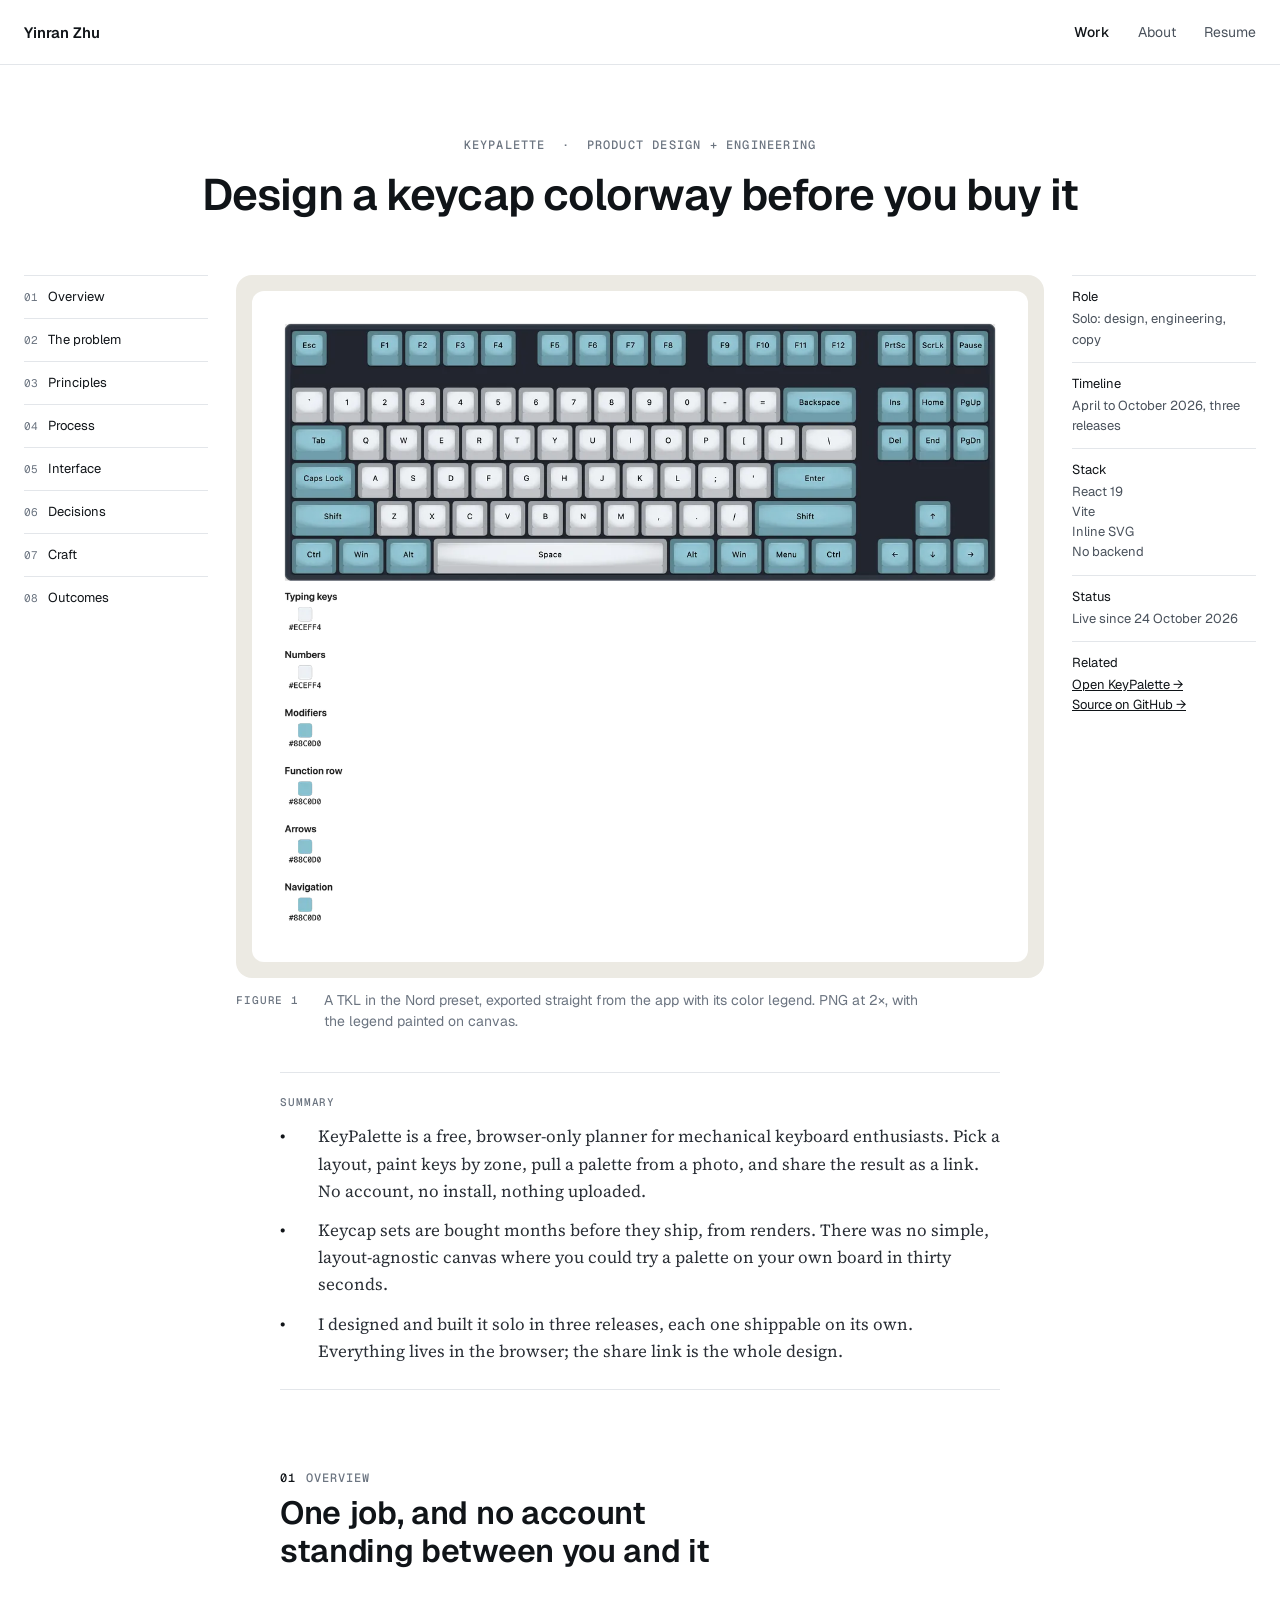
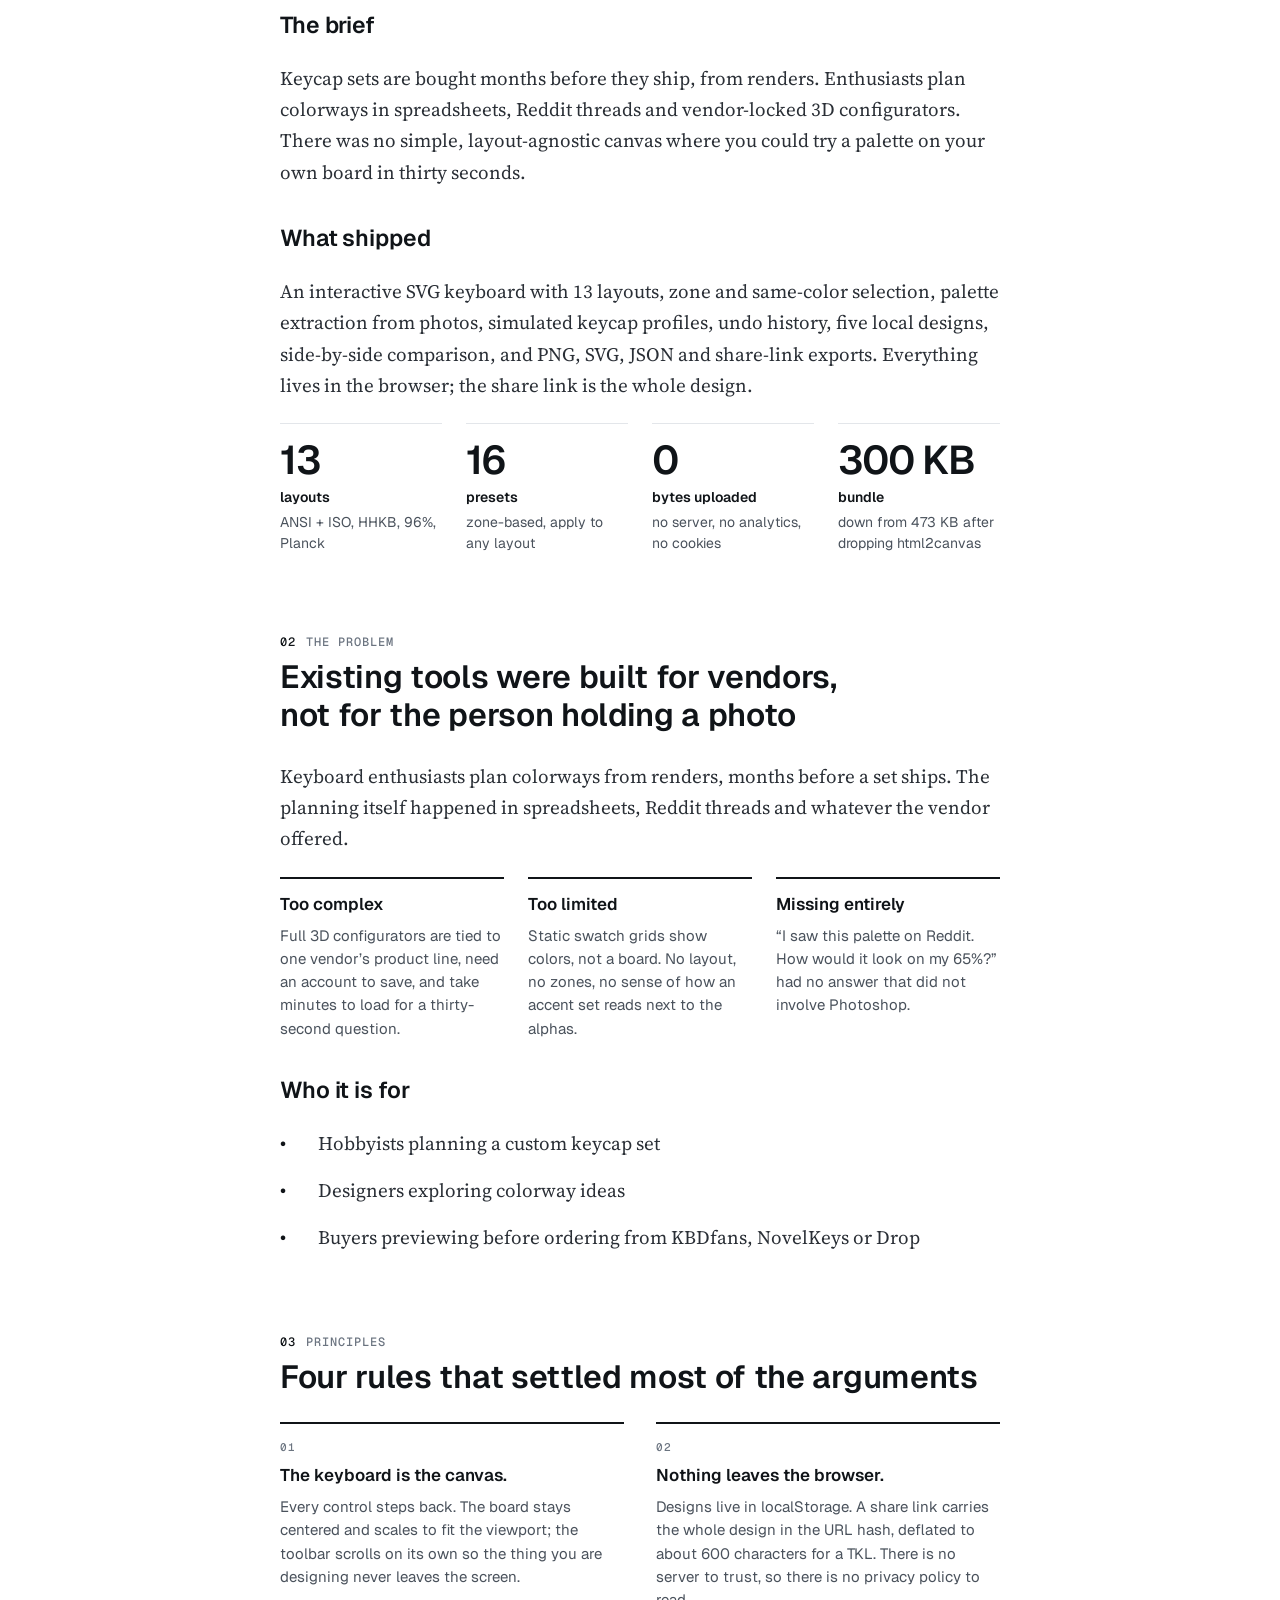
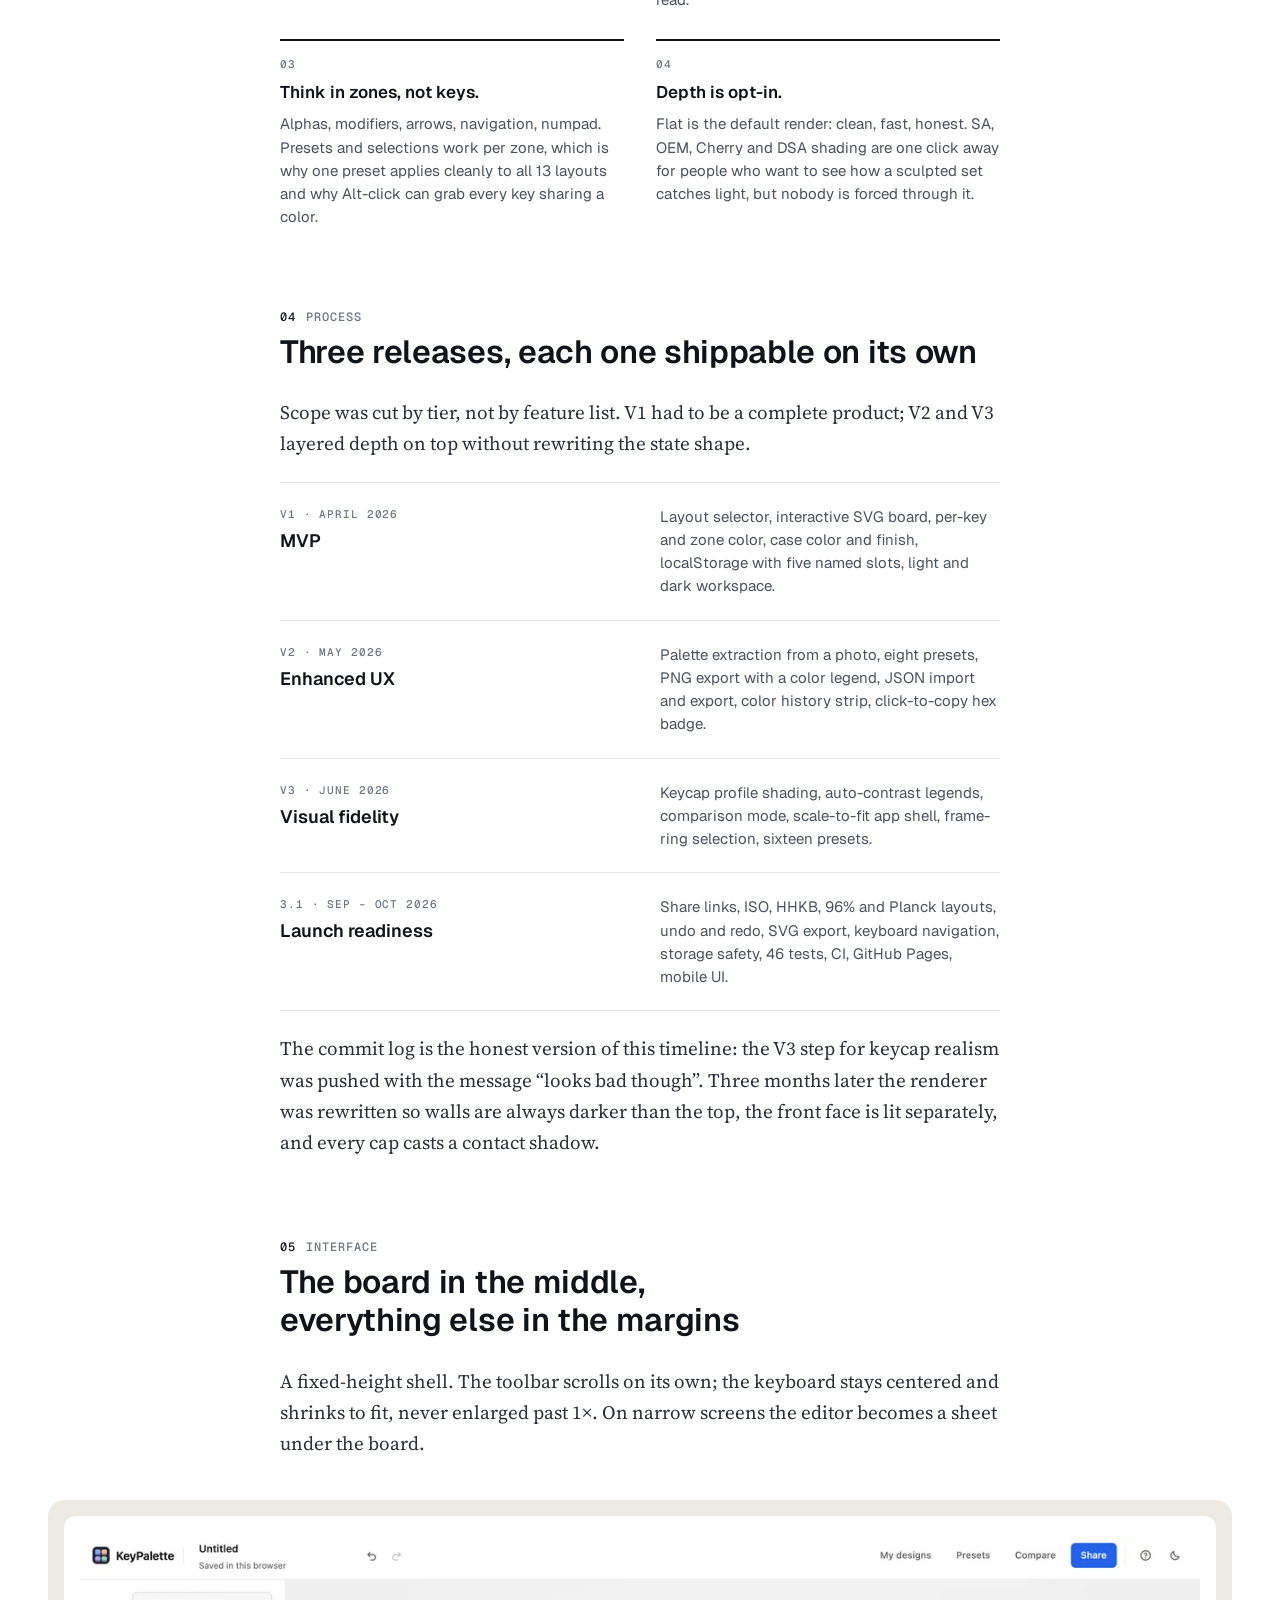
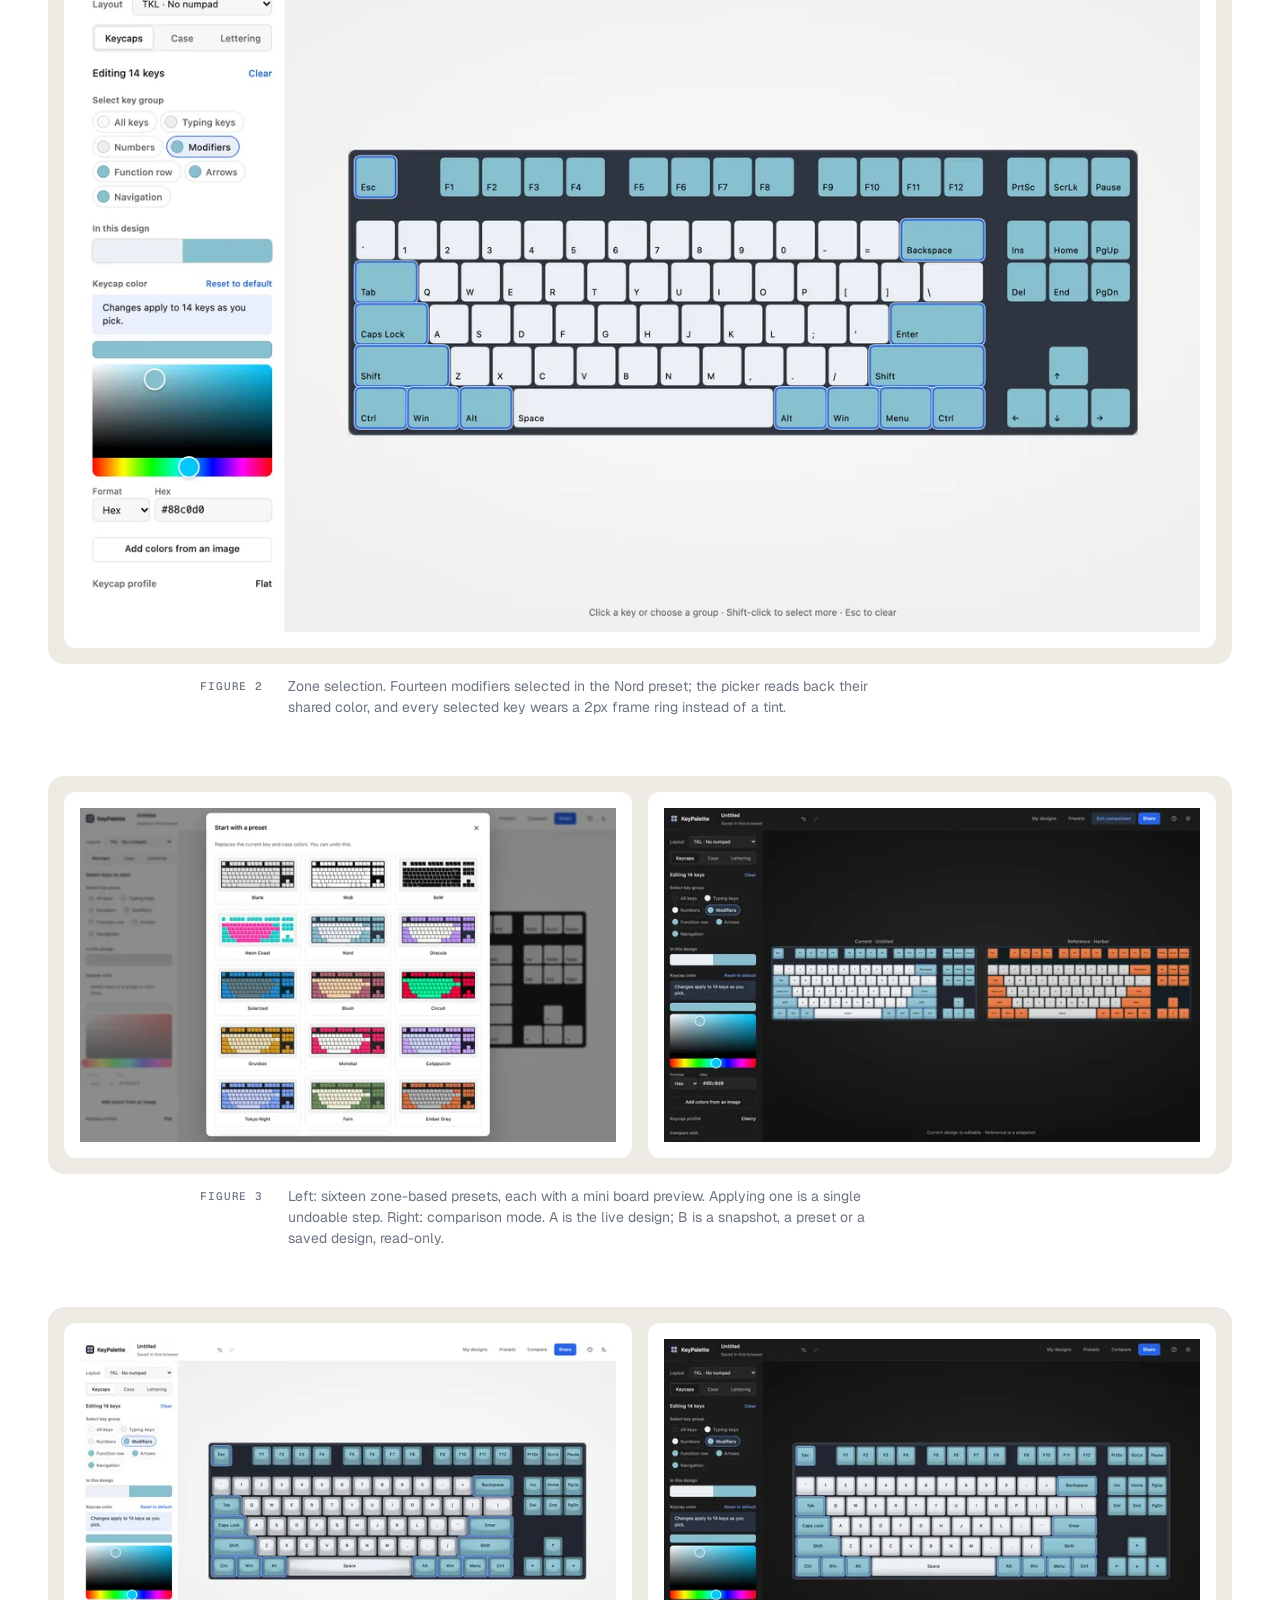
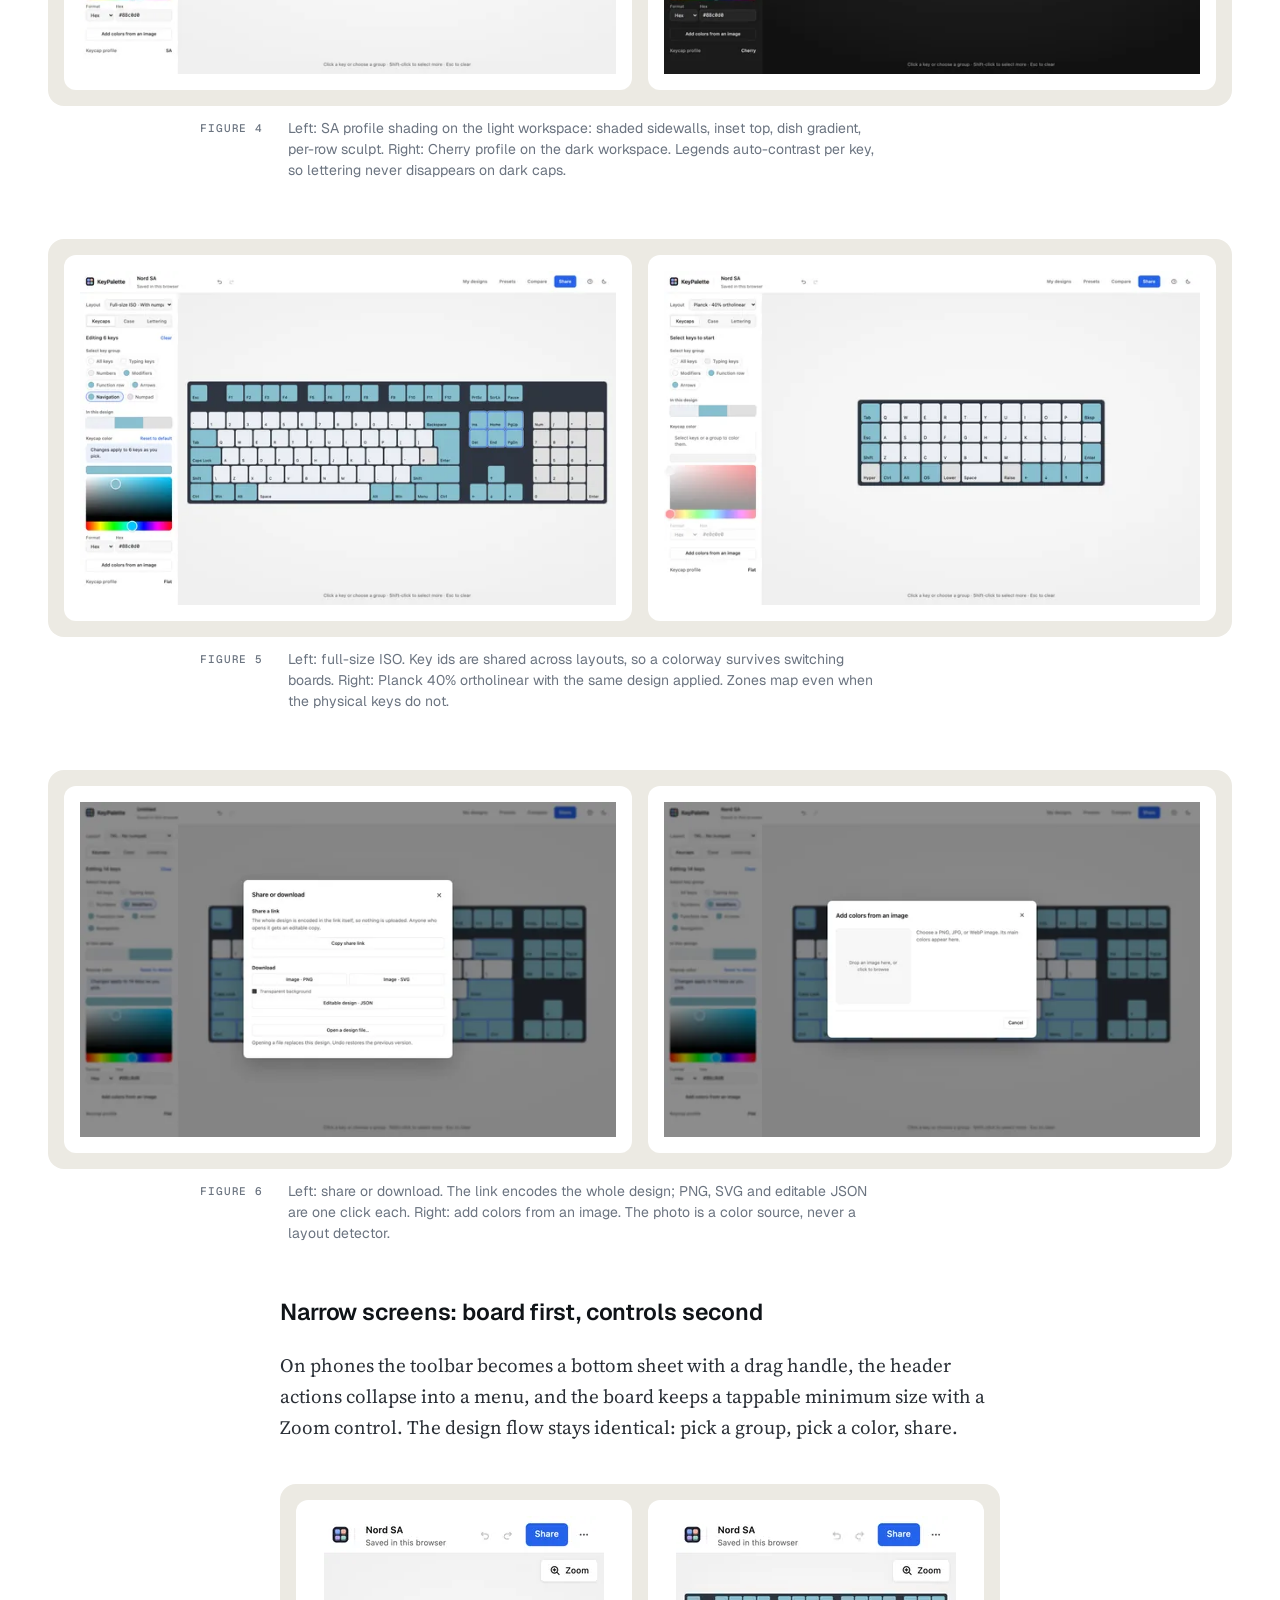
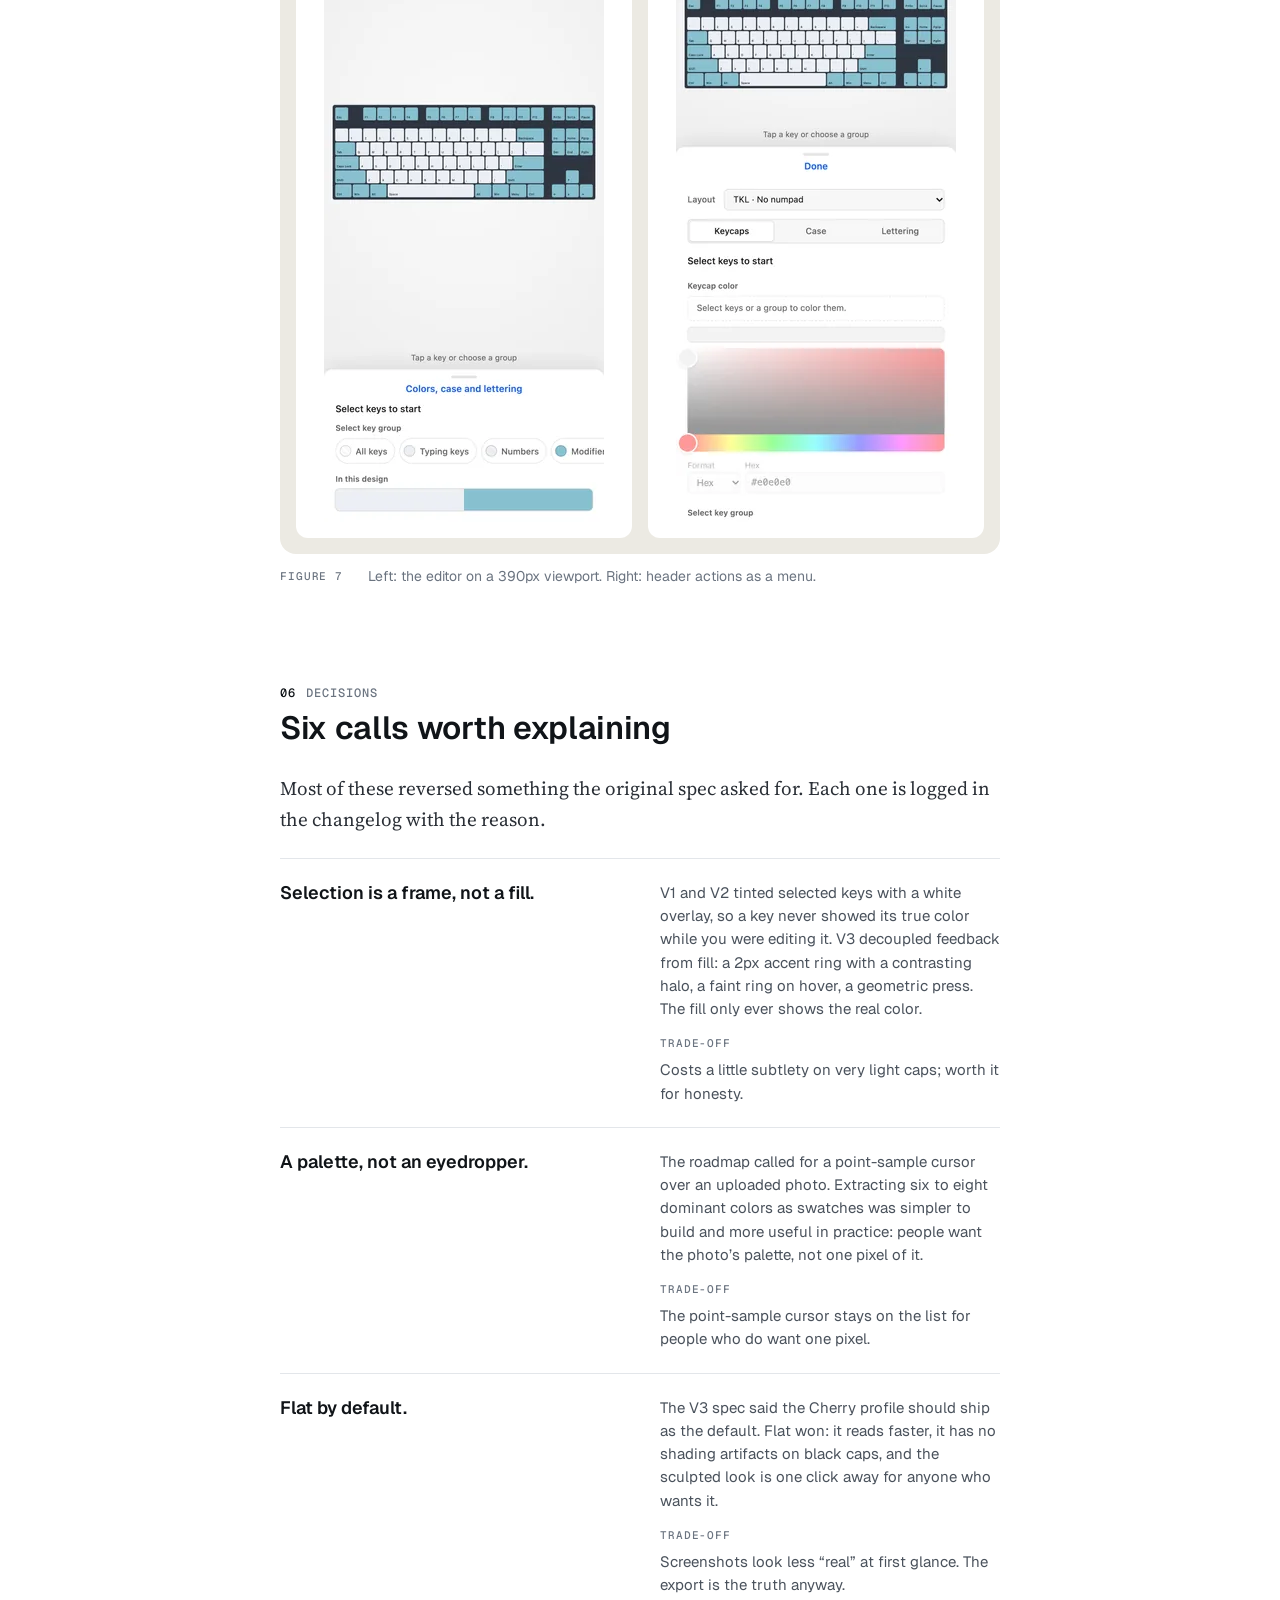
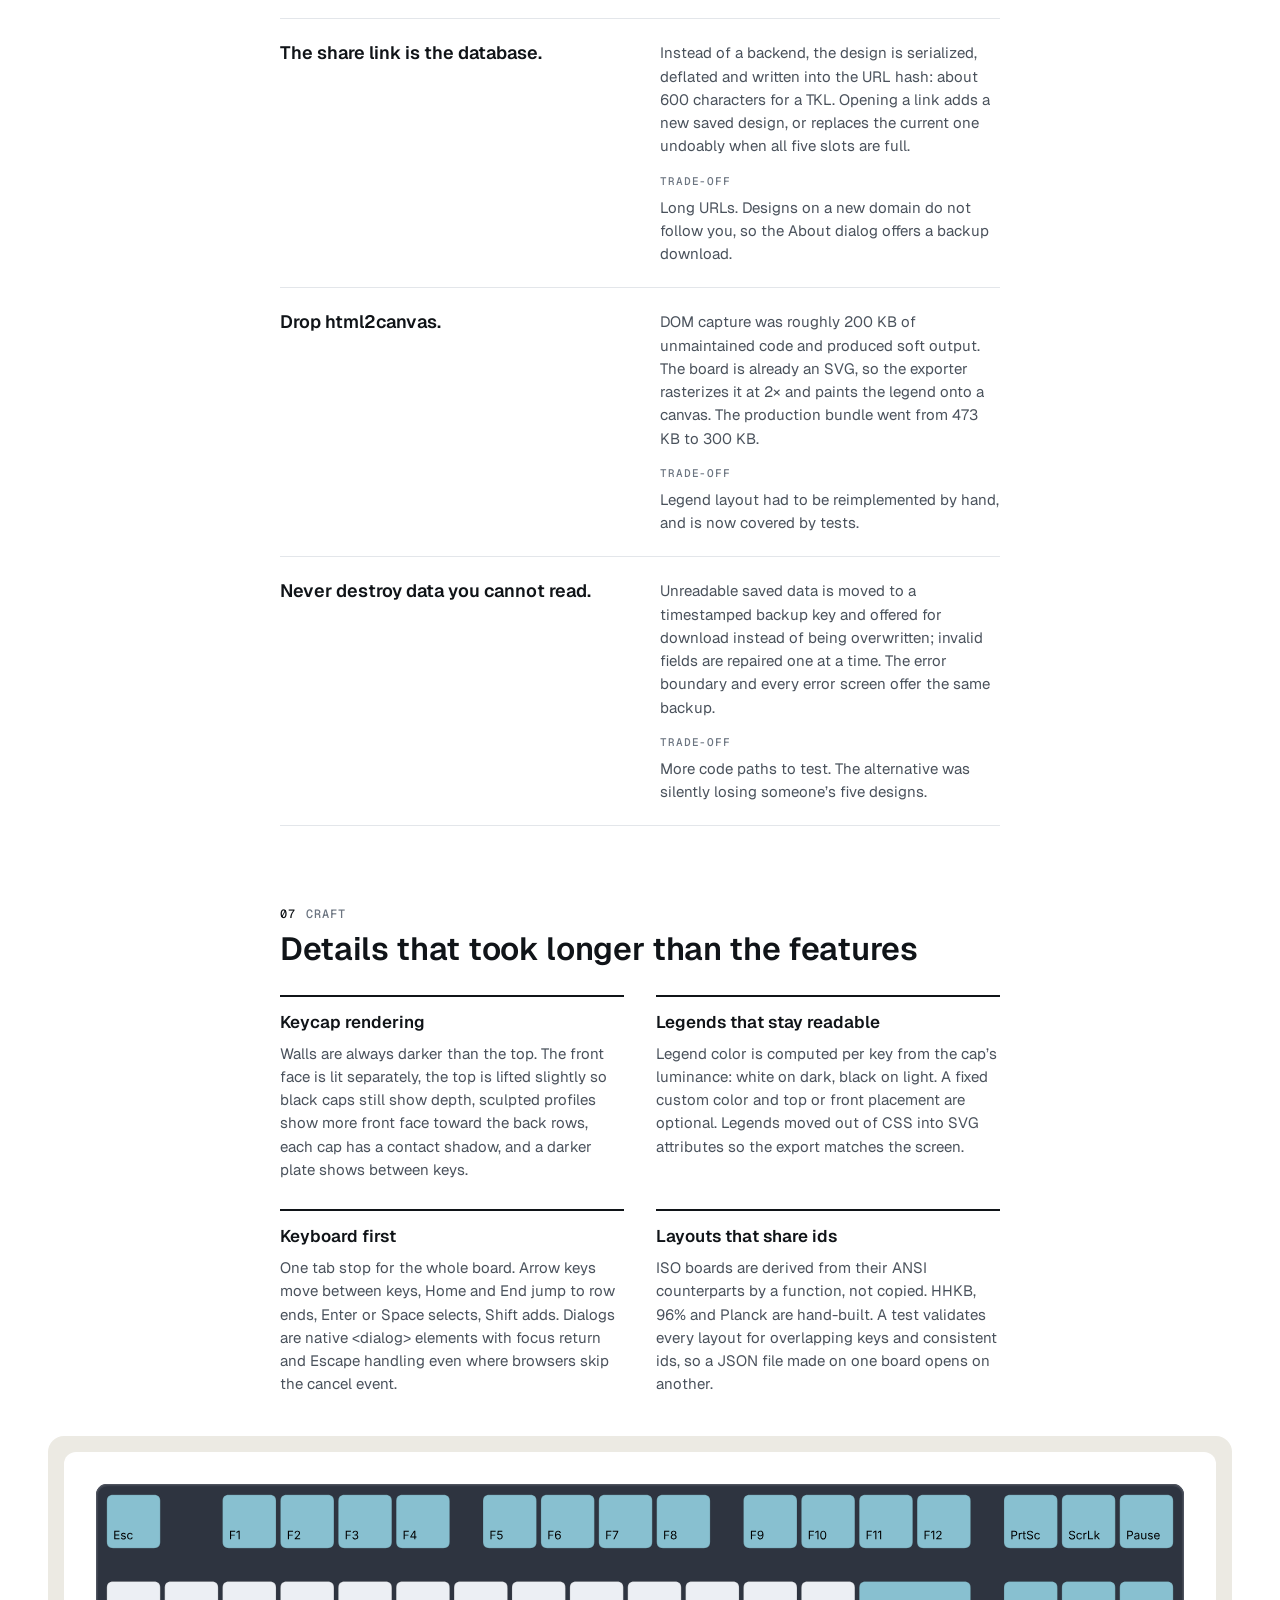
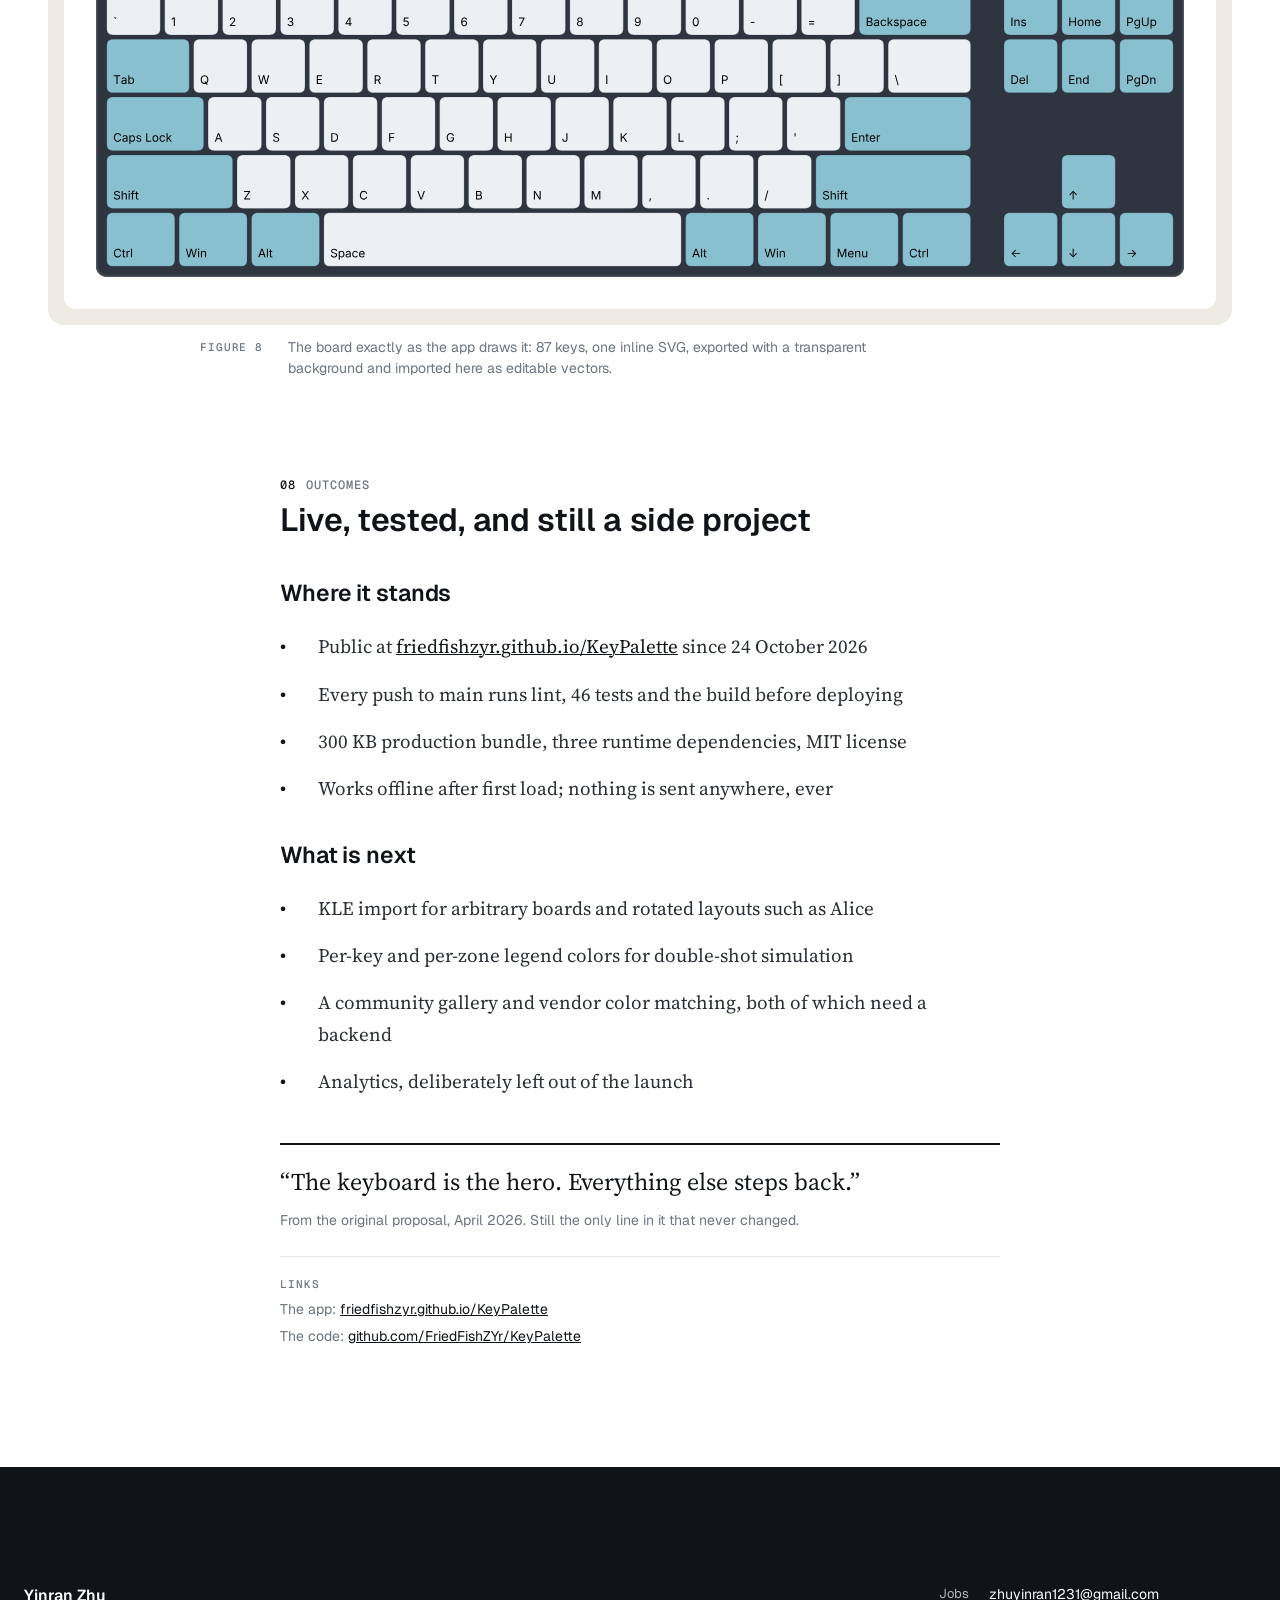
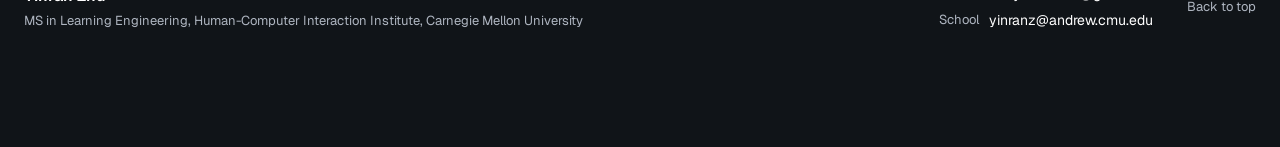
==== commit c2176ed4: "Point the Resume links at the updated file" ====
--- a/work/keypalette/index.html
+++ b/work/keypalette/index.html
@@ -40,7 +40,7 @@
         <ul class="topbar__links" role="list">
           <li><a class="is-current" href="/#work">Work</a></li>
           <li><a href="/#about">About</a></li>
-          <li><a href="https://drive.google.com/file/d/1gkcjEiH1-XC1gn6kAeQXWxprg3A8apSt/view?usp=sharing">Resume</a></li>
+          <li><a href="https://drive.google.com/file/d/1O2rjS-egwkg7gE3feCINcdZuq4Jirjwb/view?usp=sharing">Resume</a></li>
         </ul>
       </nav>
     </div>
